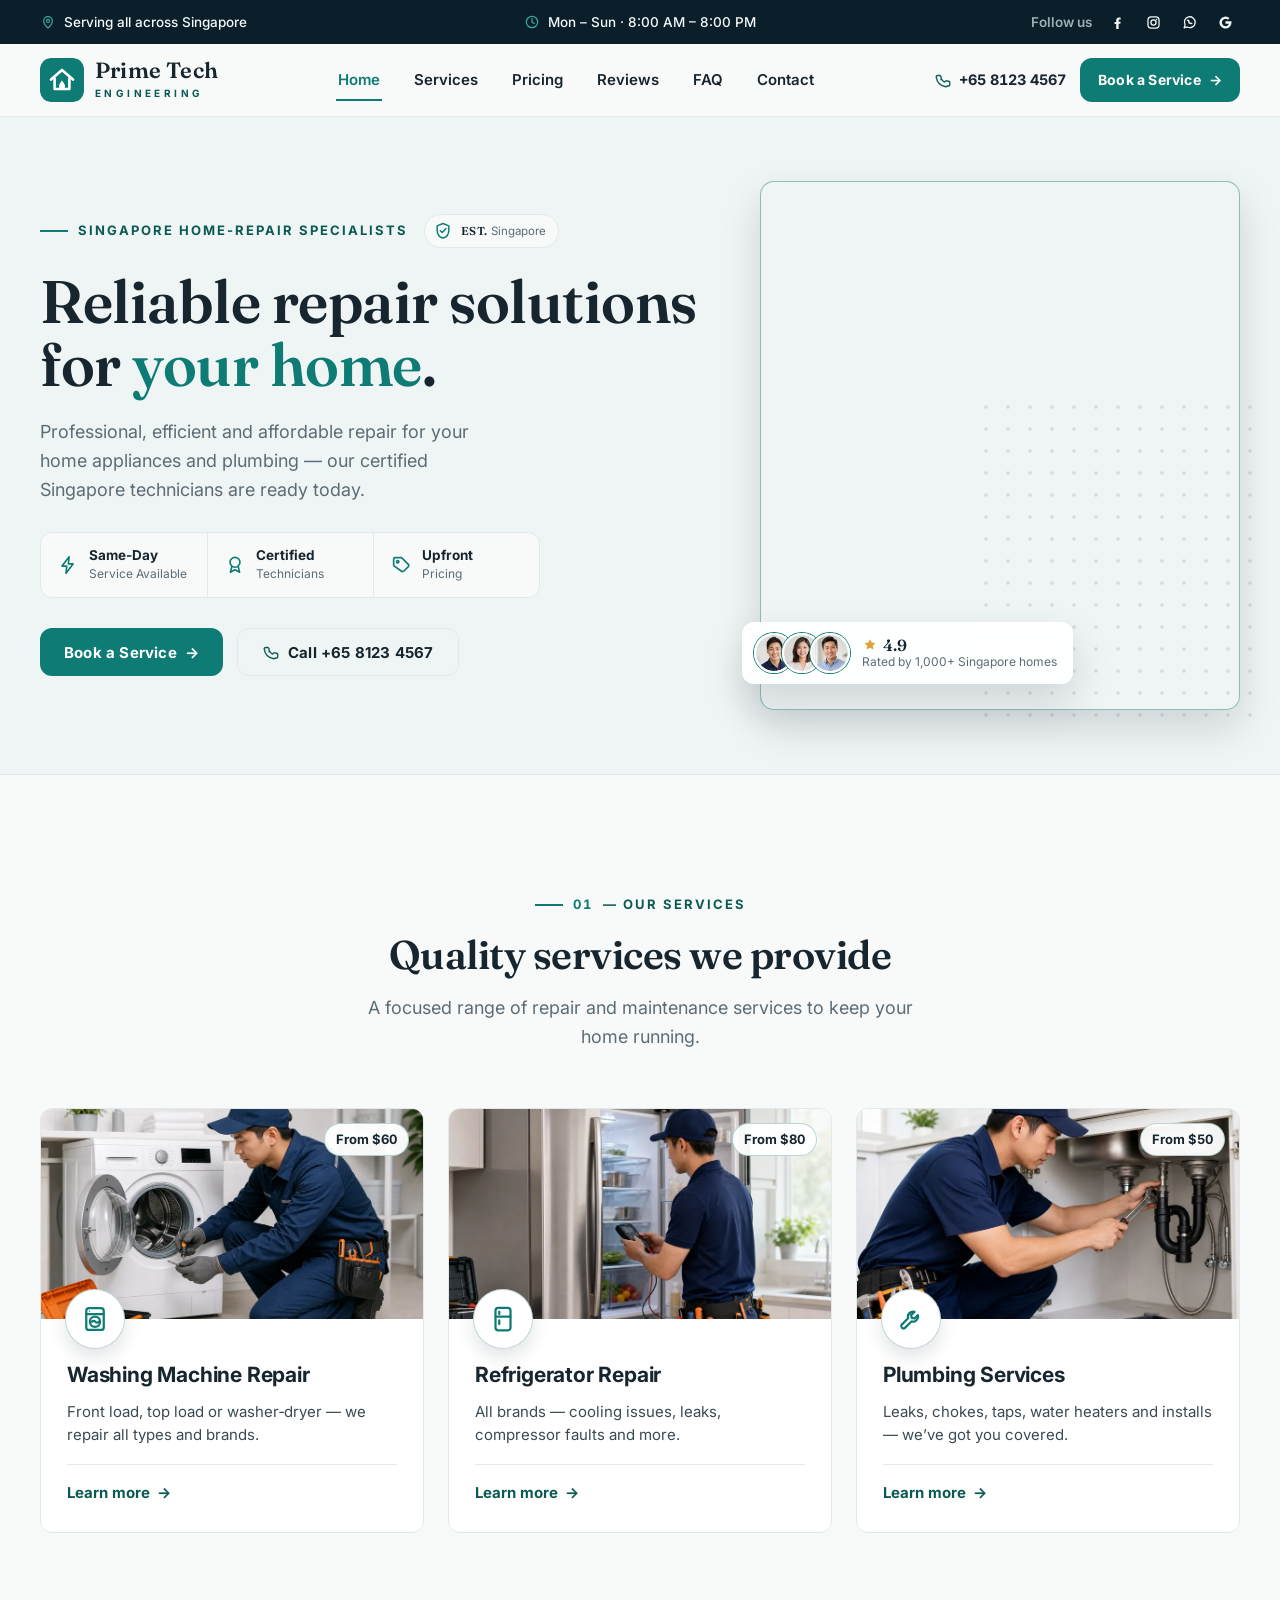
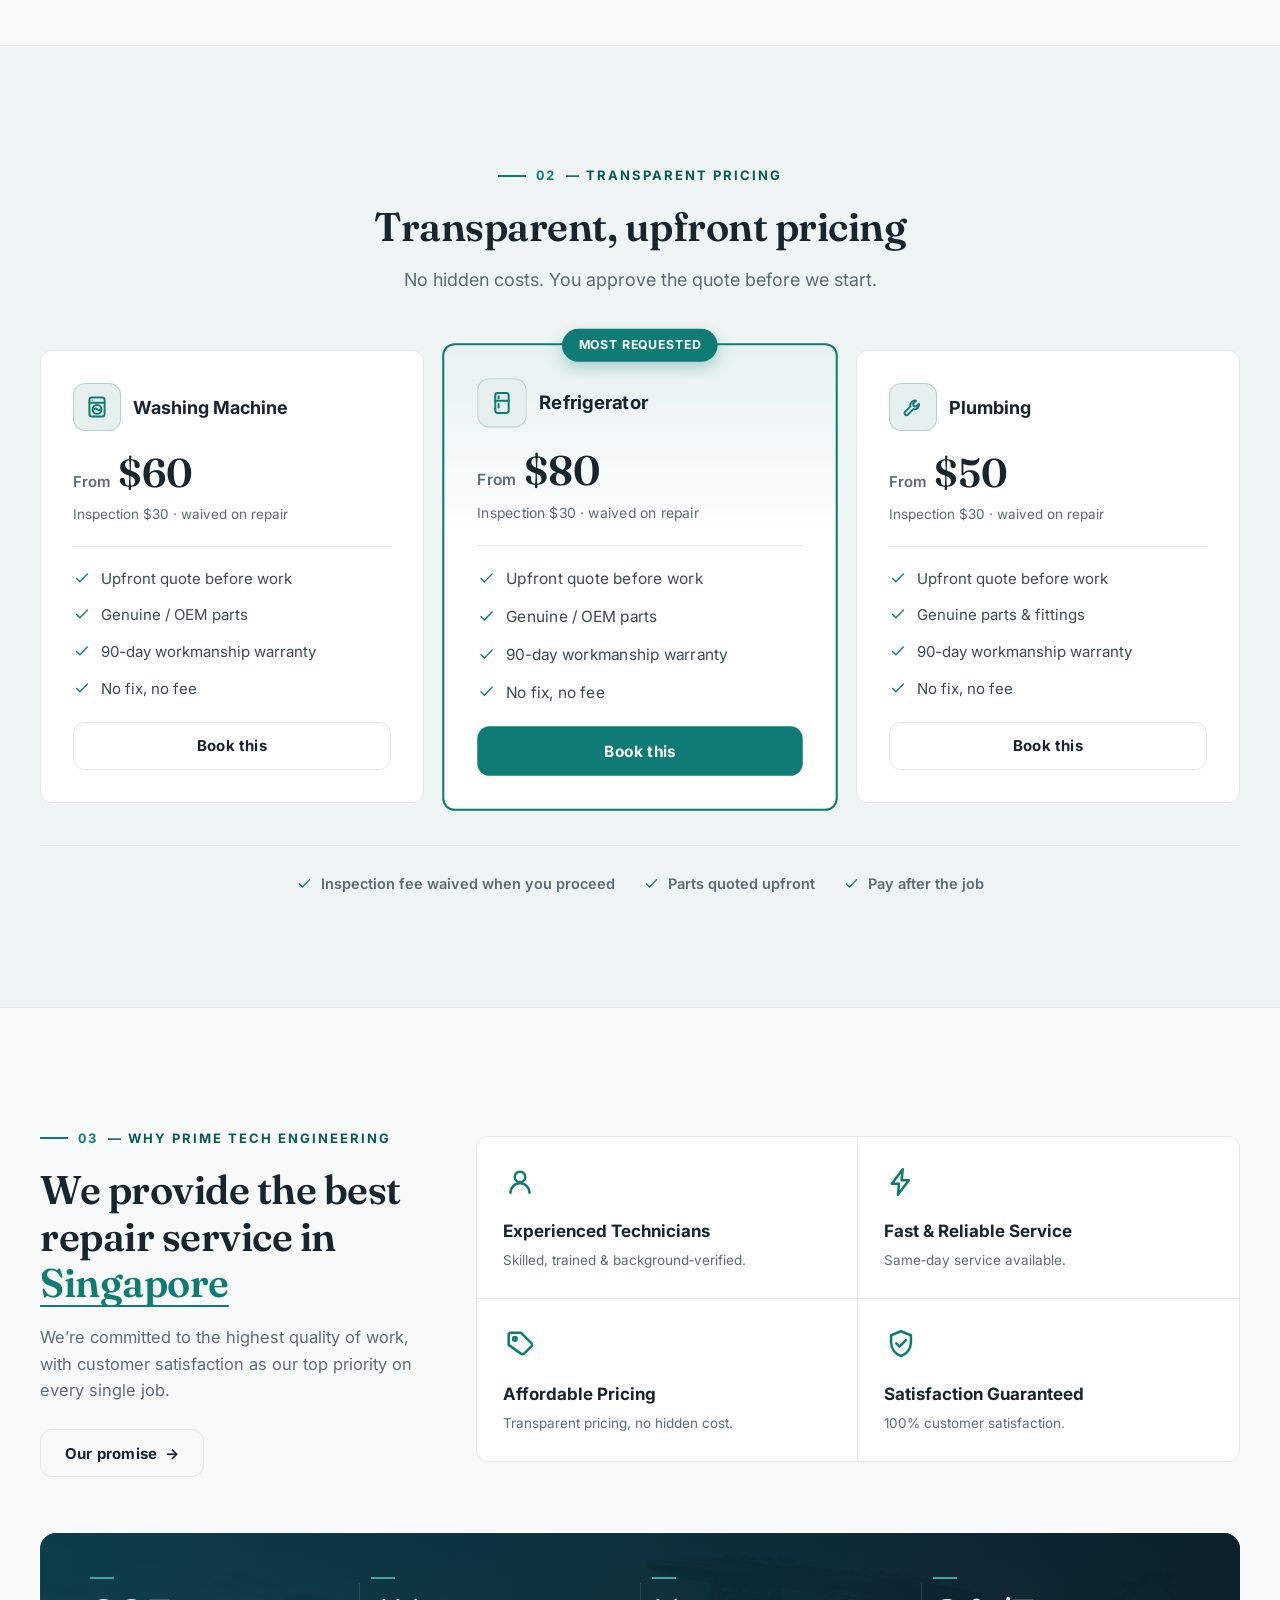
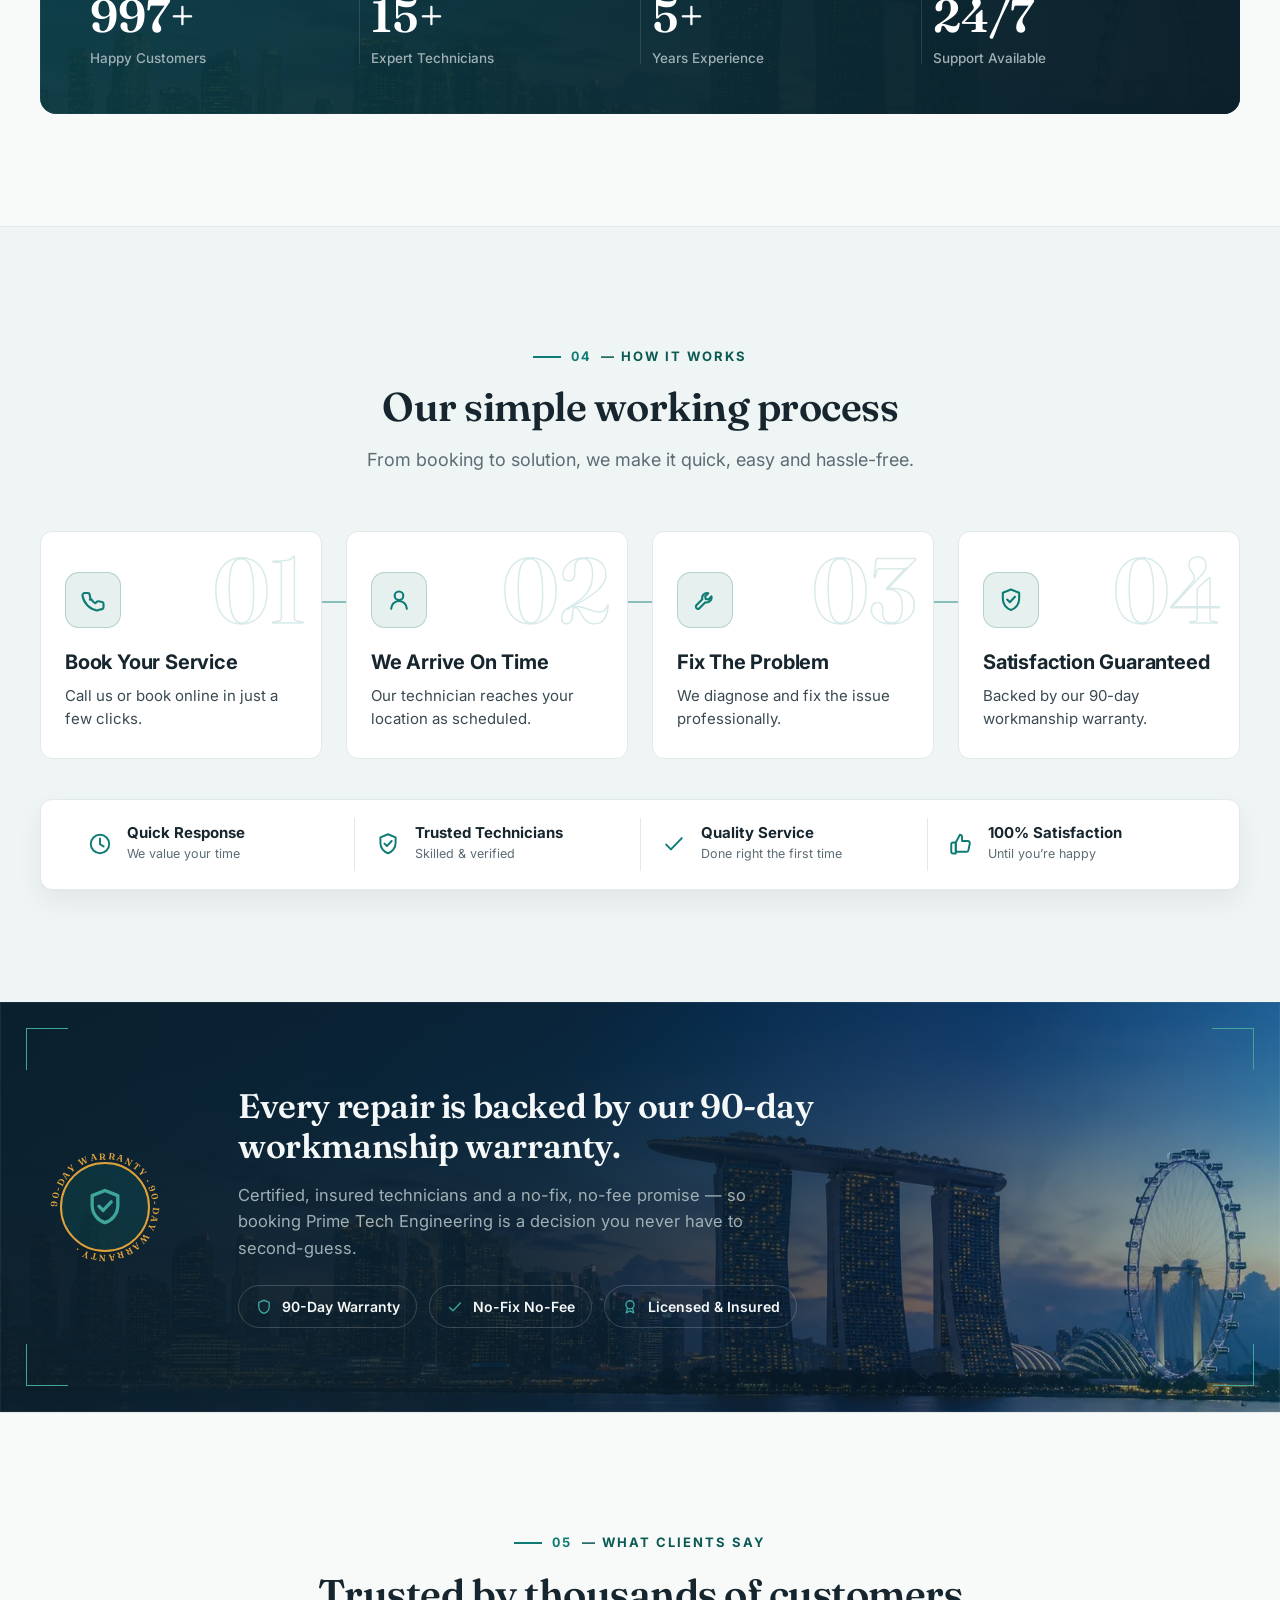
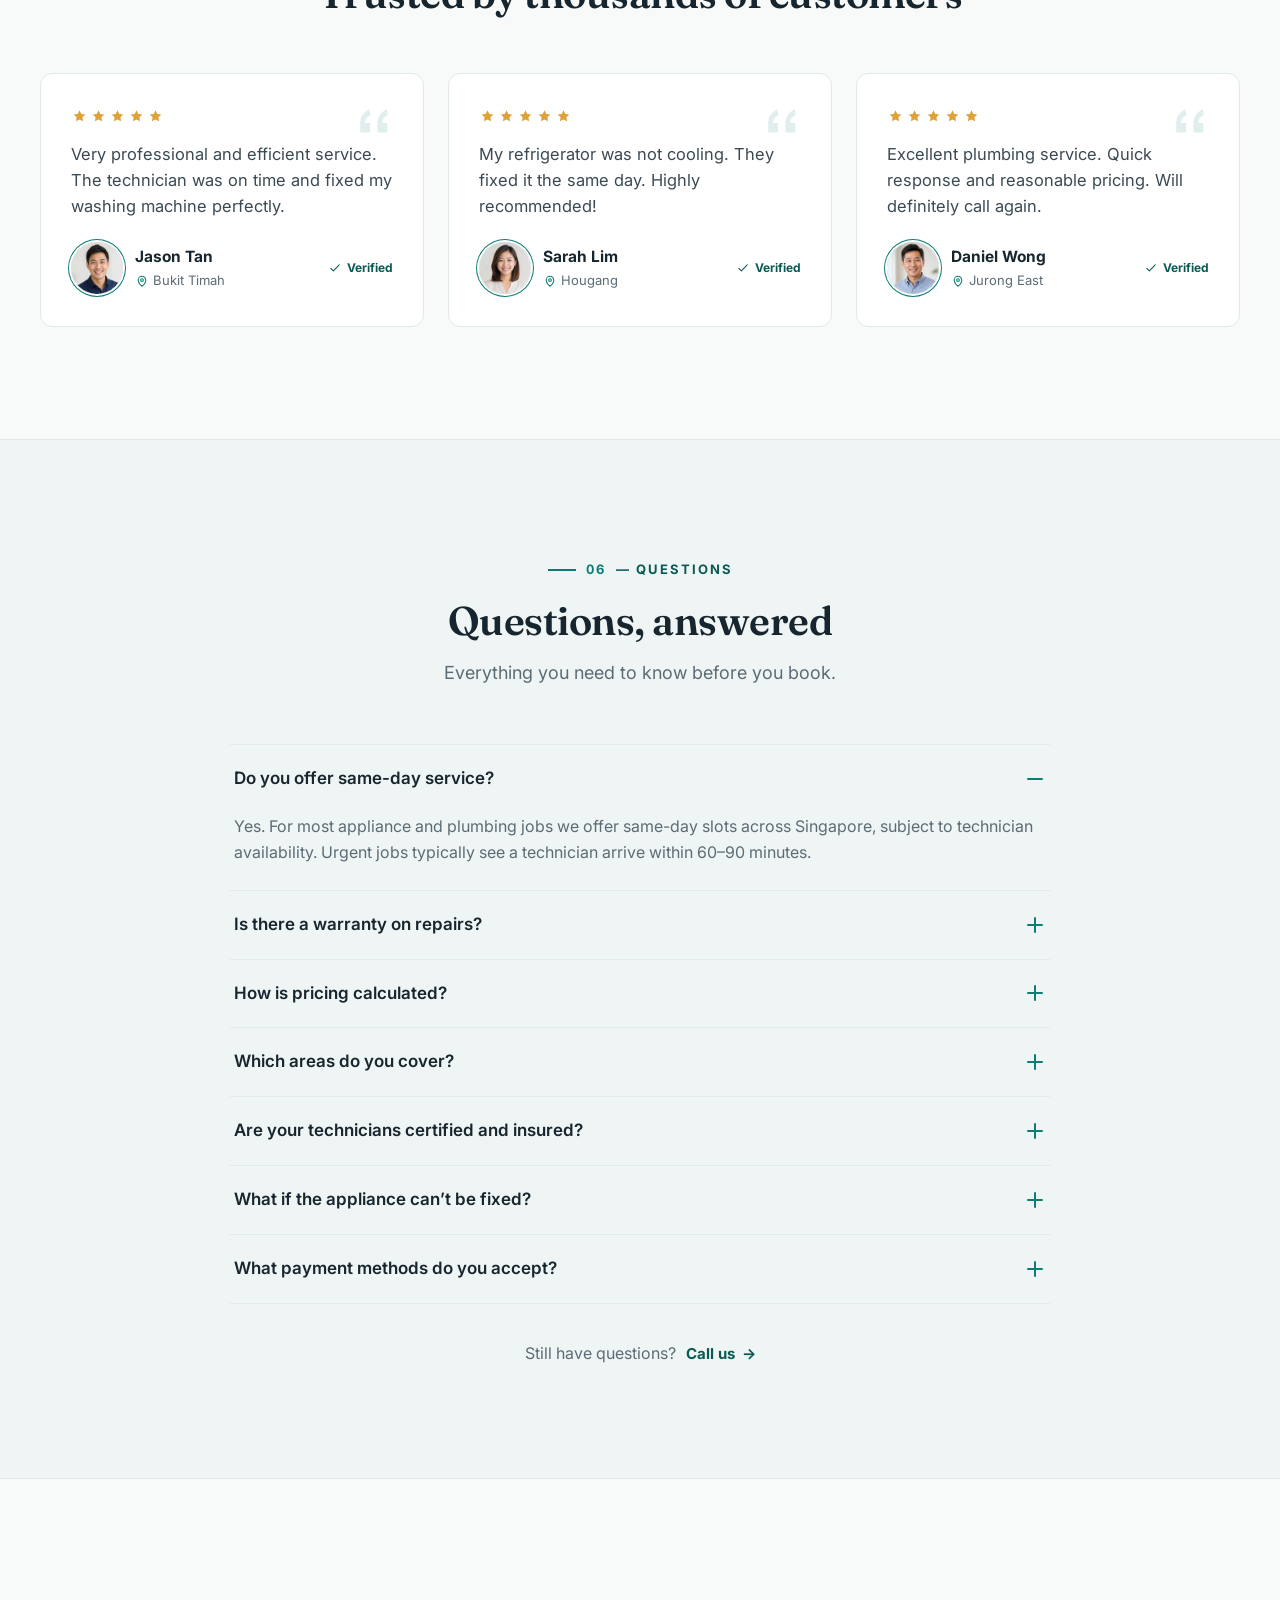
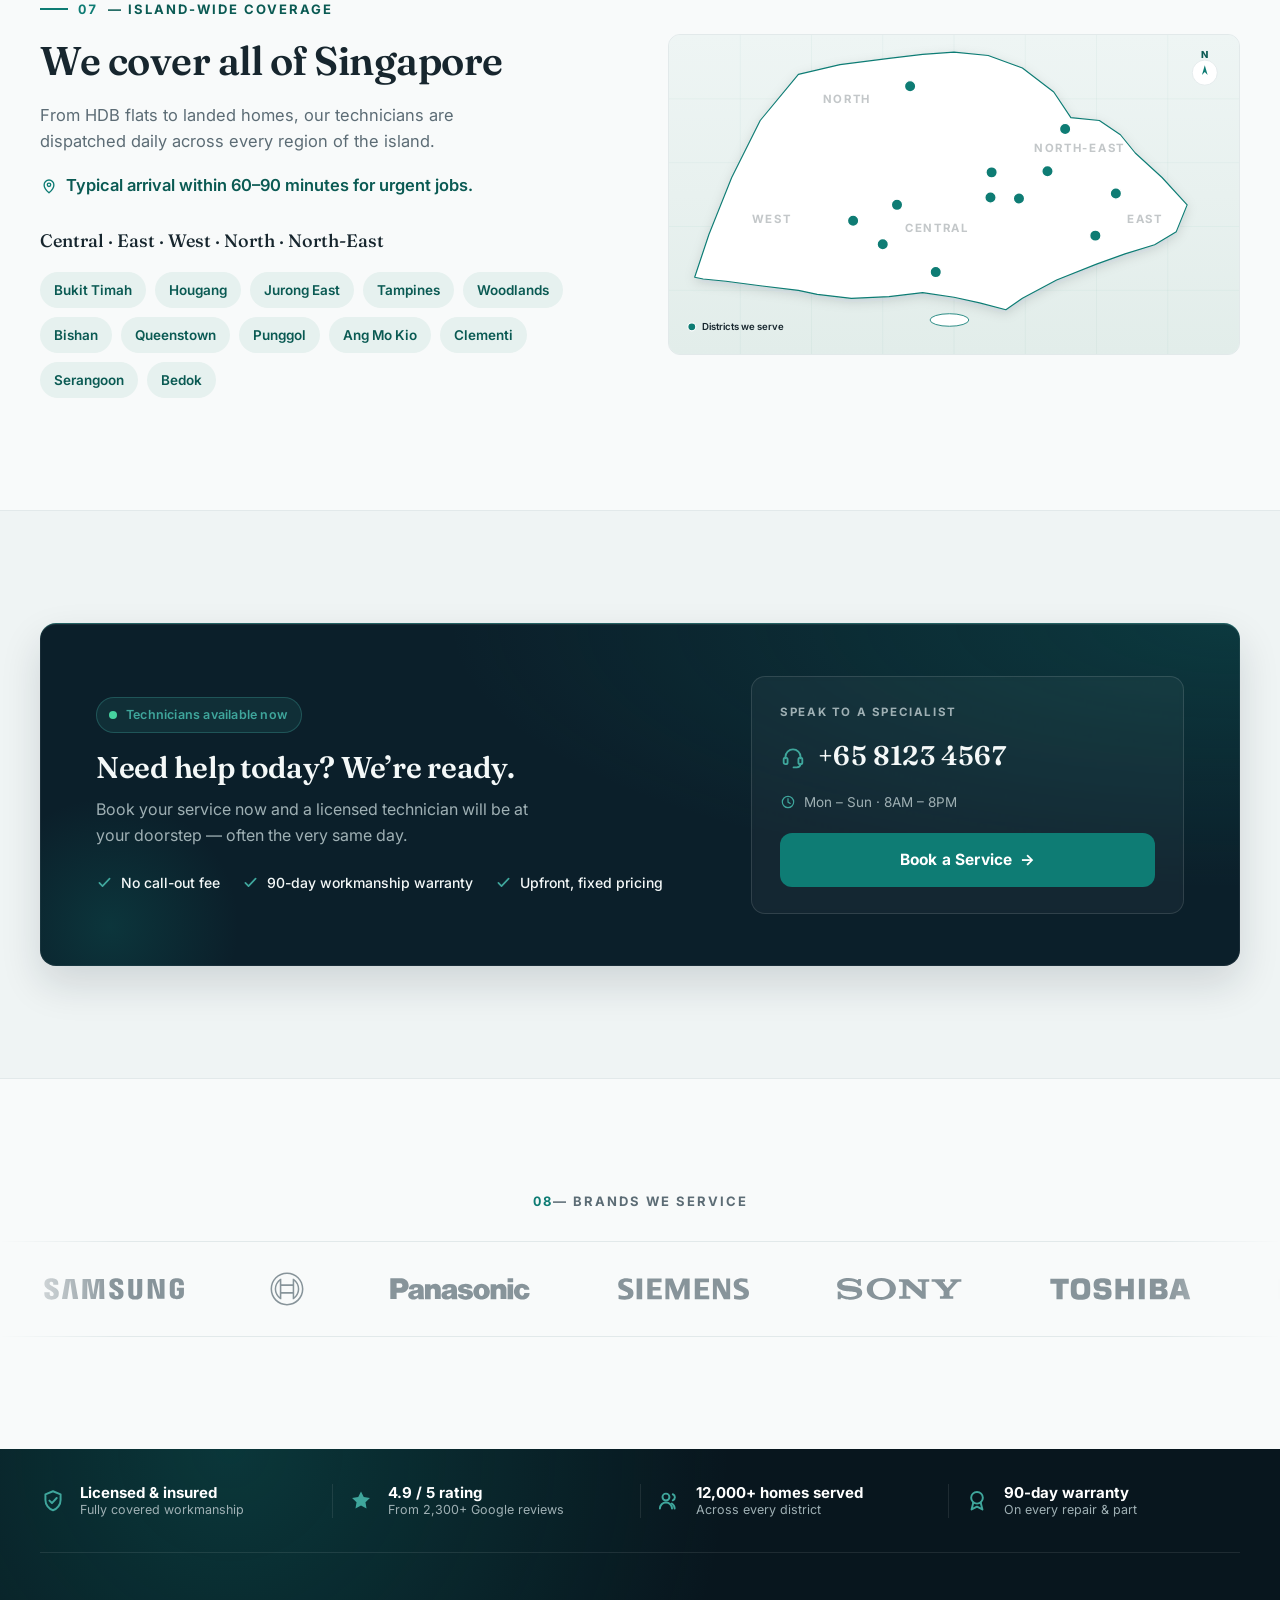
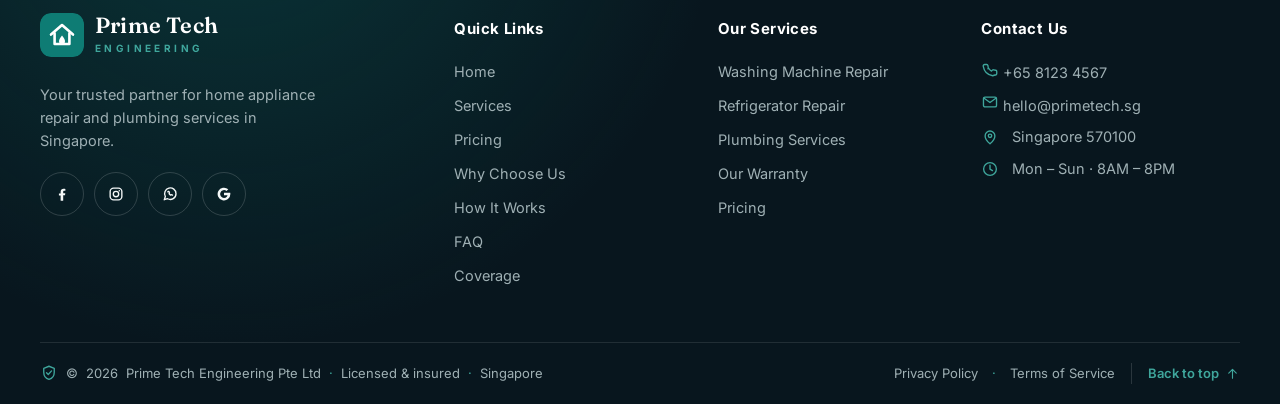
==== index.html @ 2e56238d "first commit" ====
<!doctype html>
<html lang="en">
  <head>
    <meta charset="UTF-8" />
    <meta name="viewport" content="width=device-width, initial-scale=1.0" />
    <title>Prime Tech Engineering — Premium Home Appliance & Plumbing Repair in Singapore</title>
    <meta
      name="description"
      content="Prime Tech Engineering — certified Singapore technicians for washing machine, refrigerator and plumbing repair. Same-day service, transparent pricing and a 90-day workmanship warranty."
    />
    <meta name="theme-color" content="#0B1F2A" />
    <link rel="preconnect" href="https://fonts.googleapis.com" />
    <link rel="preconnect" href="https://fonts.gstatic.com" crossorigin />
    <link
      href="https://fonts.googleapis.com/css2?family=Fraunces:opsz,wght@9..144,400;9..144,500;9..144,600&family=Inter:wght@400;500;600;700&display=swap"
      rel="stylesheet"
    />
    <link rel="icon" href="assets/icons/logo.svg" />
    <link rel="stylesheet" href="styles.css" />
  </head>
  <body>
    <a class="skip-link" href="#home">Skip to content</a>

    <!-- ============================ ICON SPRITE ============================ -->
    <svg class="sprite" aria-hidden="true" focusable="false" width="0" height="0">
      <defs>
        <symbol id="i-pin" viewBox="0 0 24 24"><path d="M12 21s6.5-5.6 6.5-10.5a6.5 6.5 0 0 0-13 0C5.5 15.4 12 21 12 21Z"/><circle cx="12" cy="10.4" r="2.3"/></symbol>
        <symbol id="i-clock" viewBox="0 0 24 24"><circle cx="12" cy="12" r="8.5"/><path d="M12 7v5.2l3.3 2"/></symbol>
        <symbol id="i-phone" viewBox="0 0 24 24"><path d="M15.6 21a15.5 15.5 0 0 1-12.6-12.6 2 2 0 0 1 2-2.4h2.6a1.5 1.5 0 0 1 1.5 1.3l.6 3a1.5 1.5 0 0 1-.42 1.4L10.2 11a12 12 0 0 0 3.8 3.8l1.3-1.3a1.5 1.5 0 0 1 1.4-.42l3 .6a1.5 1.5 0 0 1 1.3 1.5V18a2 2 0 0 1-2.4 2Z"/></symbol>
        <symbol id="i-mail" viewBox="0 0 24 24"><rect x="3.3" y="5.5" width="17.4" height="13" rx="2"/><path d="m4.2 7 7.8 5.6L19.8 7"/></symbol>
        <symbol id="i-home" viewBox="0 0 24 24"><path d="M4 11 12 4.2 20 11"/><path d="M6.2 9.6V20h11.6V9.6"/></symbol>
        <symbol id="i-user" viewBox="0 0 24 24"><circle cx="12" cy="8.4" r="3.7"/><path d="M5.3 19.6a6.7 6.7 0 0 1 13.4 0"/></symbol>
        <symbol id="i-gear" viewBox="0 0 24 24"><circle cx="12" cy="12" r="3.2"/><path d="M12 3v3M12 18v3M3 12h3M18 12h3M5.6 5.6l2.1 2.1M16.3 16.3l2.1 2.1M18.4 5.6l-2.1 2.1M7.7 16.3l-2.1 2.1"/></symbol>
        <symbol id="i-arrow" viewBox="0 0 24 24"><path d="M4.5 12h14M12.5 6l6 6-6 6"/></symbol>
        <symbol id="i-check" viewBox="0 0 24 24"><path d="M4.8 12.6 9.2 17 19.2 6.6"/></symbol>
        <symbol id="i-shield" viewBox="0 0 24 24"><path d="M12 3 5 5.8v5.2c0 4.5 3 8.3 7 9.5 4-1.2 7-5 7-9.5V5.8L12 3Z"/></symbol>
        <symbol id="i-shield-check" viewBox="0 0 24 24"><path d="M12 3 5 5.8v5.2c0 4.5 3 8.3 7 9.5 4-1.2 7-5 7-9.5V5.8L12 3Z"/><path d="m8.7 11.6 2.3 2.3 4.4-4.7"/></symbol>
        <symbol id="i-star" viewBox="0 0 24 24"><path fill="currentColor" stroke="none" d="m12 3.2 2.55 5.16 5.7.83-4.12 4.02.97 5.67L12 16.18l-5.09 2.68.97-5.67L3.76 9.2l5.7-.83L12 3.2Z"/></symbol>
        <symbol id="i-bolt" viewBox="0 0 24 24"><path d="M13.2 3 5.5 13.2h5.1l-.8 7.8 7.7-10.2h-5.1l.8-7.8Z"/></symbol>
        <symbol id="i-badge" viewBox="0 0 24 24"><circle cx="12" cy="9" r="5.4"/><path d="m8.6 13.4-1.6 6.4 5-2.6 5 2.6-1.6-6.4"/></symbol>
        <symbol id="i-tag" viewBox="0 0 24 24"><path d="M4 12.6V5.6A1.6 1.6 0 0 1 5.6 4h7l7.4 7.4a1.6 1.6 0 0 1 0 2.3l-5.1 5.1a1.6 1.6 0 0 1-2.3 0L4 12.6Z"/><circle cx="8.4" cy="8.4" r="1.25"/></symbol>
        <symbol id="i-washer" viewBox="0 0 24 24"><rect x="5" y="3.3" width="14" height="17.4" rx="2.2"/><path d="M5 8h14"/><circle cx="12" cy="14.2" r="4.1"/><path d="M9.5 14.2c.9-1 1.9-1 2.8 0s1.9 1 2.8 0"/><circle cx="7.6" cy="5.7" r=".55" fill="currentColor" stroke="none"/></symbol>
        <symbol id="i-fridge" viewBox="0 0 24 24"><rect x="6" y="3" width="12" height="18" rx="2.2"/><path d="M6 10h12"/><path d="M9 6v2M9 13v3"/></symbol>
        <symbol id="i-wrench" viewBox="0 0 24 24"><path d="M14.8 6.2a4.2 4.2 0 0 0-5.1 5.2L4.4 16.7a1.9 1.9 0 0 0 2.6 2.6l5.3-5.3a4.2 4.2 0 0 0 5.2-5.1l-2.7 2.7-2.2-.5-.5-2.2 2.7-2.7Z"/></symbol>
        <symbol id="i-users" viewBox="0 0 24 24"><circle cx="9.2" cy="8.4" r="3.2"/><path d="M3.6 19a5.6 5.6 0 0 1 11.2 0"/><path d="M15.5 5.8a3 3 0 0 1 0 5.6M17.2 19a5.6 5.6 0 0 0-2.6-4.7"/></symbol>
        <symbol id="i-calendar" viewBox="0 0 24 24"><rect x="4" y="5.5" width="16" height="14.5" rx="2"/><path d="M4 9.6h16M8.4 3.4v4M15.6 3.4v4"/></symbol>
        <symbol id="i-headset" viewBox="0 0 24 24"><path d="M5 13.2v-1.2a7 7 0 0 1 14 0v1.2"/><rect x="3.4" y="12.6" width="3.6" height="6" rx="1.6"/><rect x="17" y="12.6" width="3.6" height="6" rx="1.6"/><path d="M19 18.6a3.6 3.6 0 0 1-3.6 3H12.5"/></symbol>
        <symbol id="i-thumb" viewBox="0 0 24 24"><path d="M7.2 10.6 11 3.4a2 2 0 0 1 2 2.1v3.7h5.1a2 2 0 0 1 2 2.4l-1.2 6a2 2 0 0 1-2 1.6H7.2Z"/><path d="M7.2 10.6V20.8H4.6A1.6 1.6 0 0 1 3 19.2v-7A1.6 1.6 0 0 1 4.6 10.6H7.2Z"/></symbol>
        <symbol id="i-map" viewBox="0 0 24 24"><path d="M9 4 4 6v14l5-2 6 2 5-2V4l-5 2-6-2Z"/><path d="M9 4v14M15 6v14"/></symbol>
        <symbol id="i-quote" viewBox="0 0 24 24"><path fill="currentColor" stroke="none" d="M9.6 6C6.5 7.3 4.8 9.8 4.8 13.2V18h5.1v-5H7.3c0-1.9.9-3.2 2.9-4.1L9.6 6Zm9 0c-3.1 1.3-4.8 3.8-4.8 7.2V18h5.1v-5h-2.6c0-1.9.9-3.2 2.9-4.1L18.6 6Z"/></symbol>
        <symbol id="i-fb" viewBox="0 0 24 24"><path fill="currentColor" stroke="none" d="M13.6 21v-7.2h2.4l.4-2.8h-2.8V9.2c0-.8.3-1.4 1.5-1.4h1.4V5.3c-.7-.1-1.5-.2-2.4-.2-2.3 0-3.9 1.4-3.9 4v2.1H7.9v2.8h2.3V21h3.4Z"/></symbol>
        <symbol id="i-ig" viewBox="0 0 24 24"><rect x="4.2" y="4.2" width="15.6" height="15.6" rx="4.6"/><circle cx="12" cy="12" r="3.6"/><circle cx="16.4" cy="7.6" r="1" fill="currentColor" stroke="none"/></symbol>
        <symbol id="i-wa" viewBox="0 0 24 24"><path d="M20 11.6a7.6 7.6 0 0 1-11.2 6.7L4.4 19.6l1.4-4.3A7.6 7.6 0 1 1 20 11.6Z"/><path d="M9.1 9.1c.2-.4.4-.4.6-.4h.5c.2 0 .4 0 .6.4l.5 1.3c.1.2 0 .4-.1.5l-.4.5c.5.9 1.2 1.6 2.1 2.1l.5-.5c.1-.2.4-.2.6-.1l1.3.6"/></symbol>
        <symbol id="i-google" viewBox="0 0 24 24"><path fill="currentColor" stroke="none" d="M12 10.2v3.4h4.7c-.2 1.2-1.5 3.6-4.7 3.6a5.2 5.2 0 1 1 3.4-9.2l2.3-2.2A8.5 8.5 0 1 0 20.5 12c0-.6-.06-1-.16-1.8H12Z"/></symbol>
      </defs>
    </svg>

    <!-- ============================ TOP BAR ============================ -->
    <div class="topbar">
      <div class="container topbar__inner">
        <span class="topbar__item">
          <svg aria-hidden="true" focusable="false" class="ico topbar__ico"><use href="#i-pin" /></svg>
          <span class="topbar__text">Serving all across Singapore</span>
        </span>
        <span class="topbar__item topbar__time">
          <svg aria-hidden="true" focusable="false" class="ico topbar__ico"><use href="#i-clock" /></svg>
          <span class="topbar__text">Mon &ndash; Sun&nbsp;&middot;&nbsp;8:00 AM &ndash; 8:00 PM</span>
        </span>
        <span class="topbar__social">
          <span class="follow-label">Follow us</span>
          <a href="#" aria-label="Facebook"><svg aria-hidden="true" focusable="false" class="ico"><use href="#i-fb" /></svg></a>
          <a href="#" aria-label="Instagram"><svg aria-hidden="true" focusable="false" class="ico"><use href="#i-ig" /></svg></a>
          <a href="#" aria-label="WhatsApp"><svg aria-hidden="true" focusable="false" class="ico"><use href="#i-wa" /></svg></a>
          <a href="#" aria-label="Google reviews"><svg aria-hidden="true" focusable="false" class="ico"><use href="#i-google" /></svg></a>
        </span>
      </div>
    </div>

    <!-- ============================ HEADER / NAV ============================ -->
    <header class="site-header" id="siteHeader">
      <div class="container nav">
        <a class="brand" href="#home" aria-label="Prime Tech Engineering home">
          <svg class="brand__mark" viewBox="0 0 44 44" width="44" height="44" role="img" aria-label="Prime Tech Engineering">
            <rect width="44" height="44" rx="11" fill="#0E7C74" />
            <path d="M11 21.6 22 12l11 9.6" fill="none" stroke="#fff" stroke-width="2.6" stroke-linecap="round" stroke-linejoin="round" />
            <path d="M14.6 20.4V31h14.8V20.4" fill="none" stroke="#fff" stroke-width="2.6" stroke-linecap="round" stroke-linejoin="round" />
            <path d="M22 22.6c2 2.6 3 4.4 3 5.6a3 3 0 0 1-6 0c0-1.2 1-3 3-5.6Z" fill="#fff" />
          </svg>
          <span class="brand__text">
            <strong>Prime Tech</strong>
            <small>Engineering</small>
          </span>
        </a>

        <button class="nav-toggle" type="button" aria-label="Open menu" aria-expanded="false" aria-controls="mainNav">
          <span></span><span></span><span></span>
        </button>

        <nav class="main-nav" id="mainNav" aria-label="Primary">
          <a class="active" href="#home"><svg aria-hidden="true" focusable="false" class="ico nav-ico"><use href="#i-home" /></svg><span>Home</span></a>
          <a href="#services"><svg aria-hidden="true" focusable="false" class="ico nav-ico"><use href="#i-gear" /></svg><span>Services</span></a>
          <a href="#pricing"><svg aria-hidden="true" focusable="false" class="ico nav-ico"><use href="#i-tag" /></svg><span>Pricing</span></a>
          <a href="#testimonials"><svg aria-hidden="true" focusable="false" class="ico nav-ico"><use href="#i-star" /></svg><span>Reviews</span></a>
          <a href="#faq"><svg aria-hidden="true" focusable="false" class="ico nav-ico"><use href="#i-user" /></svg><span>FAQ</span></a>
          <a href="#contact"><svg aria-hidden="true" focusable="false" class="ico nav-ico"><use href="#i-mail" /></svg><span>Contact</span></a>

          <a class="menu-call" href="tel:+6581234567">
            <svg aria-hidden="true" focusable="false" class="ico"><use href="#i-phone" /></svg>Call +65 8123 4567
          </a>
          <div class="menu-social">
            <span class="menu-social__label">Follow us</span>
            <div class="menu-social__icons">
              <a href="#" aria-label="Facebook"><svg aria-hidden="true" focusable="false" class="ico"><use href="#i-fb" /></svg></a>
              <a href="#" aria-label="Instagram"><svg aria-hidden="true" focusable="false" class="ico"><use href="#i-ig" /></svg></a>
              <a href="#" aria-label="WhatsApp"><svg aria-hidden="true" focusable="false" class="ico"><use href="#i-wa" /></svg></a>
              <a href="#" aria-label="Google reviews"><svg aria-hidden="true" focusable="false" class="ico"><use href="#i-google" /></svg></a>
            </div>
          </div>
        </nav>

        <div class="nav-actions">
          <a class="tel-link" href="tel:+6581234567" aria-label="Call +65 8123 4567">
            <svg aria-hidden="true" focusable="false" class="ico"><use href="#i-phone" /></svg>
            <span>+65 8123 4567</span>
          </a>
          <a class="btn btn--primary btn--sm" href="#contact">Book a Service <span class="btn__arrow" aria-hidden="true">&rarr;</span></a>
        </div>
        <a class="call-fab" href="tel:+6581234567" aria-label="Call +65 8123 4567">
          <svg aria-hidden="true" focusable="false" class="ico"><use href="#i-phone" /></svg>
        </a>
      </div>
    </header>

    <main id="home" tabindex="-1">
      <!-- ============================ HERO ============================ -->
      <section class="hero" aria-labelledby="hero-title">
        <div class="container hero__inner">
          <div class="hero__copy reveal">
            <div class="hero__eyebrow">
              <span class="kicker"><span class="kicker__rule"></span>Singapore Home-Repair Specialists</span>
              <span class="seal-tile">
                <svg aria-hidden="true" focusable="false" class="ico"><use href="#i-shield-check" /></svg>
                <span><b>EST.</b> Singapore</span>
              </span>
            </div>
            <h1 id="hero-title">Reliable repair solutions for <span>your home</span>.</h1>
            <p class="hero__lead">
              Professional, efficient and affordable repair for your home appliances and plumbing —
              our certified Singapore technicians are ready today.
            </p>

            <div class="spec-strip" role="list" aria-label="Service highlights">
              <div class="spec-strip__cell" role="listitem">
                <svg aria-hidden="true" focusable="false" class="ico"><use href="#i-bolt" /></svg>
                <span><b>Same-Day</b><small>Service Available</small></span>
              </div>
              <div class="spec-strip__cell" role="listitem">
                <svg aria-hidden="true" focusable="false" class="ico"><use href="#i-badge" /></svg>
                <span><b>Certified</b><small>Technicians</small></span>
              </div>
              <div class="spec-strip__cell" role="listitem">
                <svg aria-hidden="true" focusable="false" class="ico"><use href="#i-tag" /></svg>
                <span><b>Upfront</b><small>Pricing</small></span>
              </div>
            </div>

            <div class="hero__actions">
              <a class="btn btn--primary" href="#contact">Book a Service <span class="btn__arrow" aria-hidden="true">&rarr;</span></a>
              <a class="btn btn--ghost" href="tel:+6581234567">
                <svg aria-hidden="true" focusable="false" class="ico"><use href="#i-phone" /></svg>Call +65 8123 4567
              </a>
            </div>
          </div>

          <div class="hero__media reveal">
            <div class="hero__frame">
              <picture class="hero__pic">
                <source media="(max-width: 640px)" srcset="assets/images/hero-mobile.webp" width="900" height="1600" />
                <img
                  class="hero__img"
                  src="assets/images/hero-technician.webp"
                  alt="Prime Tech Engineering technician ready to service home appliances"
                  width="1600" height="900" fetchpriority="high" decoding="async"
                />
              </picture>
              <div class="hero__wash" aria-hidden="true"></div>
            </div>
            <div class="trust-card">
              <div class="trust-card__avatars" aria-hidden="true">
                <img src="assets/images/avatar-jason.webp" alt="" width="40" height="40" loading="lazy" />
                <img src="assets/images/avatar-sarah.webp" alt="" width="40" height="40" loading="lazy" />
                <img src="assets/images/avatar-daniel.webp" alt="" width="40" height="40" loading="lazy" />
              </div>
              <div class="trust-card__meta">
                <span class="trust-card__rating">
                  <svg aria-hidden="true" focusable="false" class="ico ico--star"><use href="#i-star" /></svg><b>4.9</b>
                </span>
                <small>Rated by 1,000+ Singapore homes</small>
              </div>
            </div>
          </div>
        </div>
      </section>

      <!-- ============================ SERVICES ============================ -->
      <section class="section services" id="services" aria-labelledby="services-title">
        <div class="container">
          <div class="section-heading reveal">
            <span class="kicker"><span class="kicker__rule"></span><span class="kicker__idx">01</span>&mdash;&nbsp;Our Services</span>
            <h2 id="services-title">Quality services we provide</h2>
            <p class="section-lead">A focused range of repair and maintenance services to keep your home running.</p>
          </div>

          <div class="service-grid">
            <article class="service-card reveal">
              <div class="service-card__media">
                <img src="assets/images/service-washing.webp" alt="Technician repairing a washing machine" width="1448" height="1086" loading="lazy" decoding="async" />
                <span class="price-chip">From&nbsp;$60</span>
                <span class="service-card__badge"><svg aria-hidden="true" focusable="false" class="ico"><use href="#i-washer" /></svg></span>
              </div>
              <div class="service-card__body">
                <h3>Washing Machine Repair</h3>
                <p>Front load, top load or washer&#8209;dryer &mdash; we repair all types and brands.</p>
                <a class="link-arrow" href="#pricing">Learn more <span class="btn__arrow" aria-hidden="true">&rarr;</span></a>
              </div>
            </article>

            <article class="service-card reveal">
              <div class="service-card__media">
                <img src="assets/images/service-fridge.webp" alt="Technician repairing a refrigerator" width="1448" height="1086" loading="lazy" decoding="async" />
                <span class="price-chip">From&nbsp;$80</span>
                <span class="service-card__badge"><svg aria-hidden="true" focusable="false" class="ico"><use href="#i-fridge" /></svg></span>
              </div>
              <div class="service-card__body">
                <h3>Refrigerator Repair</h3>
                <p>All brands &mdash; cooling issues, leaks, compressor faults and more.</p>
                <a class="link-arrow" href="#pricing">Learn more <span class="btn__arrow" aria-hidden="true">&rarr;</span></a>
              </div>
            </article>

            <article class="service-card reveal">
              <div class="service-card__media">
                <img src="assets/images/service-plumbing.webp" alt="Technician repairing sink plumbing" width="1448" height="1086" loading="lazy" decoding="async" />
                <span class="price-chip">From&nbsp;$50</span>
                <span class="service-card__badge"><svg aria-hidden="true" focusable="false" class="ico"><use href="#i-wrench" /></svg></span>
              </div>
              <div class="service-card__body">
                <h3>Plumbing Services</h3>
                <p>Leaks, chokes, taps, water heaters and installs &mdash; we&rsquo;ve got you covered.</p>
                <a class="link-arrow" href="#pricing">Learn more <span class="btn__arrow" aria-hidden="true">&rarr;</span></a>
              </div>
            </article>
          </div>
        </div>
      </section>

      <!-- ============================ PRICING ============================ -->
      <section class="section pricing" id="pricing" aria-labelledby="pricing-title">
        <div class="container">
          <div class="section-heading reveal">
            <span class="kicker"><span class="kicker__rule"></span><span class="kicker__idx">02</span>&mdash;&nbsp;Transparent Pricing</span>
            <h2 id="pricing-title">Transparent, upfront pricing</h2>
            <p class="section-lead">No hidden costs. You approve the quote before we start.</p>
          </div>

          <div class="price-grid">
            <article class="price-card reveal">
              <div class="price-card__head">
                <span class="price-card__icon"><svg aria-hidden="true" focusable="false" class="ico"><use href="#i-washer" /></svg></span>
                <h3>Washing Machine</h3>
              </div>
              <div class="price-card__price">
                <span class="from">From</span><span class="amount">$60</span>
              </div>
              <p class="price-card__note">Inspection $30 &middot; waived on repair</p>
              <ul class="price-card__list">
                <li><svg aria-hidden="true" focusable="false" class="ico"><use href="#i-check" /></svg>Upfront quote before work</li>
                <li><svg aria-hidden="true" focusable="false" class="ico"><use href="#i-check" /></svg>Genuine / OEM parts</li>
                <li><svg aria-hidden="true" focusable="false" class="ico"><use href="#i-check" /></svg>90-day workmanship warranty</li>
                <li><svg aria-hidden="true" focusable="false" class="ico"><use href="#i-check" /></svg>No fix, no fee</li>
              </ul>
              <a class="btn btn--ghost btn--block" href="#contact">Book this</a>
            </article>

            <article class="price-card price-card--featured reveal">
              <span class="ribbon">Most Requested</span>
              <div class="price-card__head">
                <span class="price-card__icon"><svg aria-hidden="true" focusable="false" class="ico"><use href="#i-fridge" /></svg></span>
                <h3>Refrigerator</h3>
              </div>
              <div class="price-card__price">
                <span class="from">From</span><span class="amount">$80</span>
              </div>
              <p class="price-card__note">Inspection $30 &middot; waived on repair</p>
              <ul class="price-card__list">
                <li><svg aria-hidden="true" focusable="false" class="ico"><use href="#i-check" /></svg>Upfront quote before work</li>
                <li><svg aria-hidden="true" focusable="false" class="ico"><use href="#i-check" /></svg>Genuine / OEM parts</li>
                <li><svg aria-hidden="true" focusable="false" class="ico"><use href="#i-check" /></svg>90-day workmanship warranty</li>
                <li><svg aria-hidden="true" focusable="false" class="ico"><use href="#i-check" /></svg>No fix, no fee</li>
              </ul>
              <a class="btn btn--primary btn--block" href="#contact">Book this</a>
            </article>

            <article class="price-card reveal">
              <div class="price-card__head">
                <span class="price-card__icon"><svg aria-hidden="true" focusable="false" class="ico"><use href="#i-wrench" /></svg></span>
                <h3>Plumbing</h3>
              </div>
              <div class="price-card__price">
                <span class="from">From</span><span class="amount">$50</span>
              </div>
              <p class="price-card__note">Inspection $30 &middot; waived on repair</p>
              <ul class="price-card__list">
                <li><svg aria-hidden="true" focusable="false" class="ico"><use href="#i-check" /></svg>Upfront quote before work</li>
                <li><svg aria-hidden="true" focusable="false" class="ico"><use href="#i-check" /></svg>Genuine parts &amp; fittings</li>
                <li><svg aria-hidden="true" focusable="false" class="ico"><use href="#i-check" /></svg>90-day workmanship warranty</li>
                <li><svg aria-hidden="true" focusable="false" class="ico"><use href="#i-check" /></svg>No fix, no fee</li>
              </ul>
              <a class="btn btn--ghost btn--block" href="#contact">Book this</a>
            </article>
          </div>

          <div class="reassure reveal">
            <span><svg aria-hidden="true" focusable="false" class="ico"><use href="#i-check" /></svg>Inspection fee waived when you proceed</span>
            <span><svg aria-hidden="true" focusable="false" class="ico"><use href="#i-check" /></svg>Parts quoted upfront</span>
            <span><svg aria-hidden="true" focusable="false" class="ico"><use href="#i-check" /></svg>Pay after the job</span>
          </div>
        </div>
      </section>

      <!-- ============================ WHY + STATS ============================ -->
      <section class="section why" id="why" aria-labelledby="why-title">
        <div class="container">
          <div class="why__top">
            <div class="why__copy reveal">
              <span class="kicker"><span class="kicker__rule"></span><span class="kicker__idx">03</span>&mdash;&nbsp;Why Prime Tech Engineering</span>
              <h2 id="why-title">We provide the best repair service in <span>Singapore</span></h2>
              <p>
                We&rsquo;re committed to the highest quality of work, with customer satisfaction as our
                top priority on every single job.
              </p>
              <a class="btn btn--ghost" href="#guarantee">Our promise <span class="btn__arrow" aria-hidden="true">&rarr;</span></a>
            </div>

            <div class="feature-grid reveal">
              <article class="feature-tile">
                <svg aria-hidden="true" focusable="false" class="ico feature-tile__ico"><use href="#i-user" /></svg>
                <h3>Experienced Technicians</h3>
                <p>Skilled, trained &amp; background&#8209;verified.</p>
              </article>
              <article class="feature-tile">
                <svg aria-hidden="true" focusable="false" class="ico feature-tile__ico"><use href="#i-bolt" /></svg>
                <h3>Fast &amp; Reliable Service</h3>
                <p>Same&#8209;day service available.</p>
              </article>
              <article class="feature-tile">
                <svg aria-hidden="true" focusable="false" class="ico feature-tile__ico"><use href="#i-tag" /></svg>
                <h3>Affordable Pricing</h3>
                <p>Transparent pricing, no hidden cost.</p>
              </article>
              <article class="feature-tile">
                <svg aria-hidden="true" focusable="false" class="ico feature-tile__ico"><use href="#i-shield-check" /></svg>
                <h3>Satisfaction Guaranteed</h3>
                <p>100% customer satisfaction.</p>
              </article>
            </div>
          </div>

          <div class="stats-banner reveal">
            <img class="stats-banner__bg" src="assets/images/stats-singapore.webp" alt="" width="1920" height="819" loading="lazy" decoding="async" />
            <div class="stats-banner__overlay" aria-hidden="true"></div>
            <div class="stat">
              <span class="stat__tick" aria-hidden="true"></span>
              <strong data-count="1000" data-suffix="+">1000+</strong>
              <span class="stat__label">Happy Customers</span>
            </div>
            <div class="stat">
              <span class="stat__tick" aria-hidden="true"></span>
              <strong data-count="15" data-suffix="+">15+</strong>
              <span class="stat__label">Expert Technicians</span>
            </div>
            <div class="stat">
              <span class="stat__tick" aria-hidden="true"></span>
              <strong data-count="5" data-suffix="+">5+</strong>
              <span class="stat__label">Years Experience</span>
            </div>
            <div class="stat">
              <span class="stat__tick" aria-hidden="true"></span>
              <strong>24/7</strong>
              <span class="stat__label">Support Available</span>
            </div>
          </div>
        </div>
      </section>

      <!-- ============================ PROCESS ============================ -->
      <section class="section process" id="works" aria-labelledby="process-title">
        <div class="container">
          <div class="section-heading reveal">
            <span class="kicker"><span class="kicker__rule"></span><span class="kicker__idx">04</span>&mdash;&nbsp;How It Works</span>
            <h2 id="process-title">Our simple working process</h2>
            <p class="section-lead">From booking to solution, we make it quick, easy and hassle-free.</p>
          </div>

          <div class="process-grid">
            <div class="process-rail" aria-hidden="true"></div>
            <article class="process-card reveal">
              <span class="process-card__num" aria-hidden="true">01</span>
              <span class="process-card__icon"><svg aria-hidden="true" focusable="false" class="ico"><use href="#i-phone" /></svg></span>
              <h3>Book Your Service</h3>
              <p>Call us or book online in just a few clicks.</p>
            </article>
            <article class="process-card reveal">
              <span class="process-card__num" aria-hidden="true">02</span>
              <span class="process-card__icon"><svg aria-hidden="true" focusable="false" class="ico"><use href="#i-user" /></svg></span>
              <h3>We Arrive On Time</h3>
              <p>Our technician reaches your location as scheduled.</p>
            </article>
            <article class="process-card reveal">
              <span class="process-card__num" aria-hidden="true">03</span>
              <span class="process-card__icon"><svg aria-hidden="true" focusable="false" class="ico"><use href="#i-wrench" /></svg></span>
              <h3>Fix The Problem</h3>
              <p>We diagnose and fix the issue professionally.</p>
            </article>
            <article class="process-card reveal">
              <span class="process-card__num" aria-hidden="true">04</span>
              <span class="process-card__icon"><svg aria-hidden="true" focusable="false" class="ico"><use href="#i-shield-check" /></svg></span>
              <h3>Satisfaction Guaranteed</h3>
              <p>Backed by our 90-day workmanship warranty.</p>
            </article>
          </div>

          <div class="highlights reveal" aria-label="Service promises">
            <div class="highlight">
              <svg aria-hidden="true" focusable="false" class="ico"><use href="#i-clock" /></svg>
              <span><b>Quick Response</b><small>We value your time</small></span>
            </div>
            <div class="highlight">
              <svg aria-hidden="true" focusable="false" class="ico"><use href="#i-shield-check" /></svg>
              <span><b>Trusted Technicians</b><small>Skilled &amp; verified</small></span>
            </div>
            <div class="highlight">
              <svg aria-hidden="true" focusable="false" class="ico"><use href="#i-check" /></svg>
              <span><b>Quality Service</b><small>Done right the first time</small></span>
            </div>
            <div class="highlight">
              <svg aria-hidden="true" focusable="false" class="ico"><use href="#i-thumb" /></svg>
              <span><b>100% Satisfaction</b><small>Until you&rsquo;re happy</small></span>
            </div>
          </div>
        </div>
      </section>

      <!-- ============================ GUARANTEE ============================ -->
      <section class="guarantee" id="guarantee" aria-labelledby="guarantee-title">
        <span class="corner corner--tl" aria-hidden="true"></span>
        <span class="corner corner--tr" aria-hidden="true"></span>
        <span class="corner corner--bl" aria-hidden="true"></span>
        <span class="corner corner--br" aria-hidden="true"></span>
        <div class="container guarantee__inner reveal">
          <div class="seal" aria-hidden="true">
            <svg class="seal__ring" viewBox="0 0 120 120">
              <defs>
                <path id="sealArc" d="M60 60 m-44 0 a44 44 0 1 1 88 0 a44 44 0 1 1 -88 0" />
              </defs>
              <text class="seal__text"><textPath href="#sealArc" startOffset="0">90&#8209;DAY&nbsp;WARRANTY&nbsp;&middot;&nbsp;90&#8209;DAY&nbsp;WARRANTY&nbsp;&middot;&nbsp;</textPath></text>
            </svg>
            <span class="seal__core"><svg aria-hidden="true" focusable="false" class="ico"><use href="#i-shield-check" /></svg></span>
          </div>
          <div class="guarantee__copy">
            <h2 id="guarantee-title">Every repair is backed by our 90-day workmanship warranty.</h2>
            <p>
              Certified, insured technicians and a no-fix, no-fee promise &mdash; so booking Prime Tech Engineering
              is a decision you never have to second-guess.
            </p>
            <div class="assure-chips">
              <span class="assure-chip"><svg aria-hidden="true" focusable="false" class="ico"><use href="#i-shield" /></svg>90-Day Warranty</span>
              <span class="assure-chip"><svg aria-hidden="true" focusable="false" class="ico"><use href="#i-check" /></svg>No-Fix No-Fee</span>
              <span class="assure-chip"><svg aria-hidden="true" focusable="false" class="ico"><use href="#i-badge" /></svg>Licensed &amp; Insured</span>
            </div>
          </div>
        </div>
      </section>

      <!-- ============================ TESTIMONIALS ============================ -->
      <section class="section testimonials" id="testimonials" aria-labelledby="testimonials-title">
        <div class="container">
          <div class="section-heading reveal">
            <span class="kicker"><span class="kicker__rule"></span><span class="kicker__idx">05</span>&mdash;&nbsp;What Clients Say</span>
            <h2 id="testimonials-title">Trusted by thousands of customers</h2>
          </div>

          <div class="testimonial-grid">
            <article class="testimonial-card reveal">
              <svg aria-hidden="true" focusable="false" class="ico quote-mark"><use href="#i-quote" /></svg>
              <span class="stars" role="img" aria-label="5 out of 5 stars">
                <svg aria-hidden="true" focusable="false" class="ico ico--star"><use href="#i-star" /></svg><svg aria-hidden="true" focusable="false" class="ico ico--star"><use href="#i-star" /></svg><svg aria-hidden="true" focusable="false" class="ico ico--star"><use href="#i-star" /></svg><svg aria-hidden="true" focusable="false" class="ico ico--star"><use href="#i-star" /></svg><svg aria-hidden="true" focusable="false" class="ico ico--star"><use href="#i-star" /></svg>
              </span>
              <p>Very professional and efficient service. The technician was on time and fixed my washing machine perfectly.</p>
              <div class="person">
                <img src="assets/images/avatar-jason.webp" alt="" width="52" height="52" loading="lazy" />
                <span class="person__meta">
                  <b>Jason Tan</b>
                  <small><svg aria-hidden="true" focusable="false" class="ico"><use href="#i-pin" /></svg>Bukit Timah</small>
                </span>
                <span class="verified"><svg aria-hidden="true" focusable="false" class="ico"><use href="#i-check" /></svg>Verified</span>
              </div>
            </article>

            <article class="testimonial-card reveal">
              <svg aria-hidden="true" focusable="false" class="ico quote-mark"><use href="#i-quote" /></svg>
              <span class="stars" role="img" aria-label="5 out of 5 stars">
                <svg aria-hidden="true" focusable="false" class="ico ico--star"><use href="#i-star" /></svg><svg aria-hidden="true" focusable="false" class="ico ico--star"><use href="#i-star" /></svg><svg aria-hidden="true" focusable="false" class="ico ico--star"><use href="#i-star" /></svg><svg aria-hidden="true" focusable="false" class="ico ico--star"><use href="#i-star" /></svg><svg aria-hidden="true" focusable="false" class="ico ico--star"><use href="#i-star" /></svg>
              </span>
              <p>My refrigerator was not cooling. They fixed it the same day. Highly recommended!</p>
              <div class="person">
                <img src="assets/images/avatar-sarah.webp" alt="" width="52" height="52" loading="lazy" />
                <span class="person__meta">
                  <b>Sarah Lim</b>
                  <small><svg aria-hidden="true" focusable="false" class="ico"><use href="#i-pin" /></svg>Hougang</small>
                </span>
                <span class="verified"><svg aria-hidden="true" focusable="false" class="ico"><use href="#i-check" /></svg>Verified</span>
              </div>
            </article>

            <article class="testimonial-card reveal">
              <svg aria-hidden="true" focusable="false" class="ico quote-mark"><use href="#i-quote" /></svg>
              <span class="stars" role="img" aria-label="5 out of 5 stars">
                <svg aria-hidden="true" focusable="false" class="ico ico--star"><use href="#i-star" /></svg><svg aria-hidden="true" focusable="false" class="ico ico--star"><use href="#i-star" /></svg><svg aria-hidden="true" focusable="false" class="ico ico--star"><use href="#i-star" /></svg><svg aria-hidden="true" focusable="false" class="ico ico--star"><use href="#i-star" /></svg><svg aria-hidden="true" focusable="false" class="ico ico--star"><use href="#i-star" /></svg>
              </span>
              <p>Excellent plumbing service. Quick response and reasonable pricing. Will definitely call again.</p>
              <div class="person">
                <img src="assets/images/avatar-daniel.webp" alt="" width="52" height="52" loading="lazy" />
                <span class="person__meta">
                  <b>Daniel Wong</b>
                  <small><svg aria-hidden="true" focusable="false" class="ico"><use href="#i-pin" /></svg>Jurong East</small>
                </span>
                <span class="verified"><svg aria-hidden="true" focusable="false" class="ico"><use href="#i-check" /></svg>Verified</span>
              </div>
            </article>
          </div>
          <div class="dots"><span class="active"></span><span></span><span></span></div>
        </div>
      </section>

      <!-- ============================ FAQ ============================ -->
      <section class="section faq" id="faq" aria-labelledby="faq-title">
        <div class="container">
          <div class="section-heading reveal">
            <span class="kicker"><span class="kicker__rule"></span><span class="kicker__idx">06</span>&mdash;&nbsp;Questions</span>
            <h2 id="faq-title">Questions, answered</h2>
            <p class="section-lead">Everything you need to know before you book.</p>
          </div>

          <div class="faq-list reveal">
            <div class="faq-item is-open">
              <button class="faq-q" id="faq-btn-1" aria-expanded="true" aria-controls="faq-panel-1">
                <span>Do you offer same-day service?</span>
                <span class="faq-icon" aria-hidden="true"></span>
              </button>
              <div class="faq-a" id="faq-panel-1" role="region" aria-labelledby="faq-btn-1">
                <p>Yes. For most appliance and plumbing jobs we offer same-day slots across Singapore, subject to technician availability. Urgent jobs typically see a technician arrive within 60&ndash;90 minutes.</p>
              </div>
            </div>

            <div class="faq-item">
              <button class="faq-q" id="faq-btn-2" aria-expanded="false" aria-controls="faq-panel-2">
                <span>Is there a warranty on repairs?</span>
                <span class="faq-icon" aria-hidden="true"></span>
              </button>
              <div class="faq-a" id="faq-panel-2" role="region" aria-labelledby="faq-btn-2">
                <p>Every repair is backed by our 90-day workmanship warranty. If the same fault recurs within 90 days, we return and put it right at no extra labour cost.</p>
              </div>
            </div>

            <div class="faq-item">
              <button class="faq-q" id="faq-btn-3" aria-expanded="false" aria-controls="faq-panel-3">
                <span>How is pricing calculated?</span>
                <span class="faq-icon" aria-hidden="true"></span>
              </button>
              <div class="faq-a" id="faq-panel-3" role="region" aria-labelledby="faq-btn-3">
                <p>A flat $30 inspection lets our technician diagnose the fault on-site, then you get an upfront fixed quote before any work begins. The $30 is waived when you proceed with the repair &mdash; so you only pay once the job is approved.</p>
              </div>
            </div>

            <div class="faq-item">
              <button class="faq-q" id="faq-btn-4" aria-expanded="false" aria-controls="faq-panel-4">
                <span>Which areas do you cover?</span>
                <span class="faq-icon" aria-hidden="true"></span>
              </button>
              <div class="faq-a" id="faq-panel-4" role="region" aria-labelledby="faq-btn-4">
                <p>All of Singapore &mdash; Central, East, West, North and North-East, including Bukit Timah, Hougang, Jurong East, Tampines, Woodlands, Bishan, Queenstown and Punggol.</p>
              </div>
            </div>

            <div class="faq-item">
              <button class="faq-q" id="faq-btn-5" aria-expanded="false" aria-controls="faq-panel-5">
                <span>Are your technicians certified and insured?</span>
                <span class="faq-icon" aria-hidden="true"></span>
              </button>
              <div class="faq-a" id="faq-panel-5" role="region" aria-labelledby="faq-btn-5">
                <p>Yes. Our technicians are trained, background-verified and fully insured, with 5+ years of average experience across major appliance brands.</p>
              </div>
            </div>

            <div class="faq-item">
              <button class="faq-q" id="faq-btn-6" aria-expanded="false" aria-controls="faq-panel-6">
                <span>What if the appliance can&rsquo;t be fixed?</span>
                <span class="faq-icon" aria-hidden="true"></span>
              </button>
              <div class="faq-a" id="faq-panel-6" role="region" aria-labelledby="faq-btn-6">
                <p>No fix, no fee. If we can&rsquo;t resolve the fault, you don&rsquo;t pay for the repair &mdash; and we&rsquo;ll advise honestly on whether a replacement is the smarter option.</p>
              </div>
            </div>

            <div class="faq-item">
              <button class="faq-q" id="faq-btn-7" aria-expanded="false" aria-controls="faq-panel-7">
                <span>What payment methods do you accept?</span>
                <span class="faq-icon" aria-hidden="true"></span>
              </button>
              <div class="faq-a" id="faq-panel-7" role="region" aria-labelledby="faq-btn-7">
                <p>PayNow, all major cards, and bank transfer. Payment is collected only after the job is done and you&rsquo;re satisfied.</p>
              </div>
            </div>
          </div>

          <p class="faq-foot reveal">
            Still have questions?
            <a class="link-arrow" href="tel:+6581234567">Call us <span class="btn__arrow" aria-hidden="true">&rarr;</span></a>
          </p>
        </div>
      </section>

      <!-- ============================ SERVICE AREA ============================ -->
      <section class="section coverage" id="coverage" aria-labelledby="coverage-title">
        <div class="container">
          <div class="coverage__top">
            <div class="coverage__copy reveal">
              <span class="kicker"><span class="kicker__rule"></span><span class="kicker__idx">07</span>&mdash;&nbsp;Island-wide Coverage</span>
              <h2 id="coverage-title">We cover all of Singapore</h2>
              <p>From HDB flats to landed homes, our technicians are dispatched daily across every region of the island.</p>
              <p class="coverage__note"><svg aria-hidden="true" focusable="false" class="ico"><use href="#i-pin" /></svg>Typical arrival within 60&ndash;90 minutes for urgent jobs.</p>
              <div class="region-line">Central &middot; East &middot; West &middot; North &middot; North-East</div>
              <div class="chip-cloud" aria-label="Districts we serve">
                <span class="chip">Bukit Timah</span>
                <span class="chip">Hougang</span>
                <span class="chip">Jurong East</span>
                <span class="chip">Tampines</span>
                <span class="chip">Woodlands</span>
                <span class="chip">Bishan</span>
                <span class="chip">Queenstown</span>
                <span class="chip">Punggol</span>
                <span class="chip">Ang Mo Kio</span>
                <span class="chip">Clementi</span>
                <span class="chip">Serangoon</span>
                <span class="chip">Bedok</span>
              </div>
            </div>

            <div class="coverage__map reveal">
              <svg class="sg-map" viewBox="0 0 1000 560" preserveAspectRatio="xMidYMid meet" role="img" aria-labelledby="sg-map-title">
                <title id="sg-map-title">Map of Singapore showing Prime Tech Engineering service coverage across 12 districts</title>
                <defs>
                  <linearGradient id="sgOcean" x1="0" y1="0" x2="0" y2="1">
                    <stop offset="0" stop-color="#eef5f4" /><stop offset="1" stop-color="#e2edea" />
                  </linearGradient>
                  <filter id="sgLandShadow" x="-8%" y="-8%" width="116%" height="128%">
                    <feDropShadow dx="0" dy="6" stdDeviation="9" flood-color="#0b1f2a" flood-opacity="0.13" />
                  </filter>
                </defs>
                <rect width="1000" height="560" fill="url(#sgOcean)" />
                <g class="sg-grid" aria-hidden="true">
                  <line x1="125" y1="0" x2="125" y2="560" /><line x1="250" y1="0" x2="250" y2="560" /><line x1="375" y1="0" x2="375" y2="560" /><line x1="500" y1="0" x2="500" y2="560" /><line x1="625" y1="0" x2="625" y2="560" /><line x1="750" y1="0" x2="750" y2="560" /><line x1="875" y1="0" x2="875" y2="560" />
                  <line x1="0" y1="112" x2="1000" y2="112" /><line x1="0" y1="224" x2="1000" y2="224" /><line x1="0" y1="336" x2="1000" y2="336" /><line x1="0" y1="448" x2="1000" y2="448" />
                </g>
                <path class="sg-land" d="M45,425 L70,350 L110,250 L160,150 L227,69 L300,52 L386,41 L445,34 L500,30 L560,36 L620,58 L675,100 L705,145 L755,150 L792,175 L818,207 L865,250 L909,298 L890,345 L852,368 L800,384 L750,402 L680,430 L620,462 L591,482 L545,470 L500,460 L445,452 L386,459 L320,462 L260,455 L227,448 L160,440 L100,432 L60,428 Z" />
                <ellipse class="sg-islet" cx="492" cy="500" rx="34" ry="11" />
                <g class="sg-region" aria-hidden="true">
                  <text x="312" y="120">NORTH</text>
                  <text x="720" y="205">NORTH-EAST</text>
                  <text x="835" y="330">EAST</text>
                  <text x="180" y="330">WEST</text>
                  <text x="470" y="345">CENTRAL</text>
                </g>
                <g class="sg-pins" aria-hidden="true">
                  <g class="sg-pin" transform="translate(400,298)"><circle class="sg-pin__pulse" r="10" style="animation-delay:0s" /><circle class="sg-pin__dot" r="10" /></g>
                  <g class="sg-pin" transform="translate(664,239)"><circle class="sg-pin__pulse" r="10" style="animation-delay:.2s" /><circle class="sg-pin__dot" r="10" /></g>
                  <g class="sg-pin" transform="translate(323,326)"><circle class="sg-pin__pulse" r="10" style="animation-delay:.4s" /><circle class="sg-pin__dot" r="10" /></g>
                  <g class="sg-pin" transform="translate(784,278)"><circle class="sg-pin__pulse" r="10" style="animation-delay:.6s" /><circle class="sg-pin__dot" r="10" /></g>
                  <g class="sg-pin" transform="translate(423,90)"><circle class="sg-pin__pulse" r="10" style="animation-delay:.8s" /><circle class="sg-pin__dot" r="10" /></g>
                  <g class="sg-pin" transform="translate(564,285)"><circle class="sg-pin__pulse" r="10" style="animation-delay:1s" /><circle class="sg-pin__dot" r="10" /></g>
                  <g class="sg-pin" transform="translate(468,416)"><circle class="sg-pin__pulse" r="10" style="animation-delay:1.2s" /><circle class="sg-pin__dot" r="10" /></g>
                  <g class="sg-pin" transform="translate(695,165)"><circle class="sg-pin__pulse" r="10" style="animation-delay:1.4s" /><circle class="sg-pin__dot" r="10" /></g>
                  <g class="sg-pin" transform="translate(566,241)"><circle class="sg-pin__pulse" r="10" style="animation-delay:1.6s" /><circle class="sg-pin__dot" r="10" /></g>
                  <g class="sg-pin" transform="translate(375,367)"><circle class="sg-pin__pulse" r="10" style="animation-delay:1.8s" /><circle class="sg-pin__dot" r="10" /></g>
                  <g class="sg-pin" transform="translate(614,287)"><circle class="sg-pin__pulse" r="10" style="animation-delay:2s" /><circle class="sg-pin__dot" r="10" /></g>
                  <g class="sg-pin" transform="translate(748,352)"><circle class="sg-pin__pulse" r="10" style="animation-delay:2.2s" /><circle class="sg-pin__dot" r="10" /></g>
                </g>
                <g class="sg-compass" aria-hidden="true" transform="translate(940,66)">
                  <circle r="22" /><path d="M0,-13 L5,4 L0,-1 L-5,4 Z" /><text y="-26">N</text>
                </g>
                <g class="sg-legend" aria-hidden="true" transform="translate(30,502)">
                  <circle cx="10" cy="10" r="7" /><text x="28" y="15">Districts we serve</text>
                </g>
              </svg>
            </div>
          </div>
        </div>
      </section>

      <!-- ============================ CTA ============================ -->
      <section class="section cta-section" id="contact" aria-labelledby="cta-title">
        <div class="container">
          <div class="cta reveal">
            <span class="cta__glow" aria-hidden="true"></span>
            <div class="cta__copy">
              <span class="cta__status"><span class="cta__pulse" aria-hidden="true"></span>Technicians available now</span>
              <h2 id="cta-title">Need help today? We&rsquo;re ready.</h2>
              <p>Book your service now and a licensed technician will be at your doorstep &mdash; often the very same day.</p>
              <ul class="cta__points">
                <li><svg aria-hidden="true" focusable="false" class="ico"><use href="#i-check" /></svg>No call-out fee</li>
                <li><svg aria-hidden="true" focusable="false" class="ico"><use href="#i-check" /></svg>90-day workmanship warranty</li>
                <li><svg aria-hidden="true" focusable="false" class="ico"><use href="#i-check" /></svg>Upfront, fixed pricing</li>
              </ul>
            </div>
            <div class="cta__panel">
              <span class="cta__panel-label">Speak to a specialist</span>
              <a class="cta__phone" href="tel:+6581234567"><svg aria-hidden="true" focusable="false" class="ico"><use href="#i-headset" /></svg>+65&nbsp;8123&nbsp;4567</a>
              <span class="cta__hours"><svg aria-hidden="true" focusable="false" class="ico"><use href="#i-clock" /></svg>Mon &ndash; Sun &middot; 8AM &ndash; 8PM</span>
              <a class="btn btn--primary btn--lg btn--block cta__book" href="tel:+6581234567">Book a Service <span class="btn__arrow" aria-hidden="true">&rarr;</span></a>
            </div>
          </div>
        </div>
      </section>

      <!-- ============================ BRANDS ============================ -->
      <section class="section brands" aria-labelledby="brands-title">
        <div class="container">
          <p class="brands__kicker" id="brands-title"><span class="kicker__idx">08</span>&mdash;&nbsp;Brands We Service</p>
        </div>
        <div class="brand-marquee" role="group" aria-label="Appliance brands we repair">
          <div class="brand-track">
            <div class="brand-logo">
              <svg class="brand-logo__svg" viewBox="-0.40 9.77 24.80 4.47" role="img" aria-label="Samsung" focusable="false"><path fill="currentColor" d="M19.8166 10.2808l.0459 2.6934h-.023l-.7793-2.6934h-1.2837v3.3925h.8481l-.0458-2.785h.023l.8366 2.785h1.2264v-3.3925zm-16.149 0l-.6418 3.427h.9284l.4699-3.1175h.0229l.4585 3.1174h.9169l-.6304-3.4269zm5.1805 0l-.424 2.6132h-.023l-.424-2.6132H6.5788l-.0688 3.427h.8596l.023-3.0832h.0114l.573 3.0831h.8711l.5731-3.083h.023l.0228 3.083h.8596l-.0802-3.4269zm-7.2664 2.4527c.0343.0802.0229.1949.0114.2522-.0229.1146-.1031.2292-.3324.2292-.2177 0-.3438-.126-.3438-.3095v-.3323H0v.2636c0 .7679.6074.9971 1.2493.9971.6189 0 1.1346-.2178 1.2149-.7794.0458-.298.0114-.4928 0-.5616-.1605-.722-1.467-.9283-1.5588-1.3295-.0114-.0688-.0114-.1375 0-.1834.023-.1146.1032-.2292.3095-.2292.2063 0 .321.126.321.3095v.2063h.8595v-.2407c0-.745-.6762-.8596-1.1576-.8596-.6074 0-1.1117.2063-1.2034.7564-.023.149-.0344.2866.0114.4585.1376.7106 1.364.9169 1.5358 1.3524m11.152 0c.0343.0803.0228.1834.0114.2522-.023.1146-.1032.2292-.3324.2292-.2178 0-.3438-.126-.3438-.3095v-.3323h-.917v.2636c0 .7564.596.9857 1.2379.9857.6189 0 1.1232-.2063 1.2034-.7794.0459-.298.0115-.4814 0-.5616-.1375-.7106-1.4327-.9284-1.5243-1.318-.0115-.0688-.0115-.1376 0-.1835.0229-.1146.1031-.2292.3094-.2292.1948 0 .321.126.321.3095v.2063h.848v-.2407c0-.745-.6647-.8596-1.146-.8596-.6075 0-1.1004.1948-1.192.7564-.023.149-.023.2866.0114.4585.1376.7106 1.341.9054 1.513 1.3524m2.8882.4585c.2407 0 .3094-.1605.3323-.2522.0115-.0343.0115-.0917.0115-.126v-2.533h.871v2.4642c0 .0688 0 .1948-.0114.2292-.0573.6419-.5616.8482-1.192.8482-.6303 0-1.1346-.2063-1.192-.8482 0-.0344-.0114-.1604-.0114-.2292v-2.4642h.871v2.533c0 .0458 0 .0916.0115.126 0 .0917.0688.2522.3095.2522m7.1518-.0344c.2522 0 .3324-.1605.3553-.2522.0115-.0343.0115-.0917.0115-.126v-.4929h-.3553v-.5043H24v.917c0 .0687 0 .1145-.0115.2292-.0573.6303-.596.8481-1.2034.8481-.6075 0-1.1461-.2178-1.2034-.8481-.0115-.1147-.0115-.1605-.0115-.2293v-1.444c0-.0574.0115-.172.0115-.2293.0802-.6419.596-.8482 1.2034-.8482s1.1347.2063 1.2034.8482c.0115.1031.0115.2292.0115.2292v.1146h-.8596v-.1948s0-.0803-.0115-.1261c-.0114-.0802-.0802-.2521-.3438-.2521-.2521 0-.321.1604-.3438.2521-.0115.0458-.0115.1032-.0115.1605v1.5702c0 .0458 0 .0916.0115.126 0 .0917.0917.2522.3323.2522"/></svg>
            </div>
            <div class="brand-logo brand-logo--mark">
              <svg class="brand-logo__svg" viewBox="-0.40 -0.40 24.80 24.80" role="img" aria-label="Bosch" focusable="false"><path fill="currentColor" d="M12 0C5.373 0 0 5.373 0 12s5.373 12 12 12 12-5.373 12-12C23.996 5.374 18.626.004 12 0zm0 22.88C5.991 22.88 1.12 18.009 1.12 12S5.991 1.12 12 1.12 22.88 5.991 22.88 12c-.006 6.006-4.874 10.874-10.88 10.88zm4.954-18.374h-.821v4.108h-8.24V4.506h-.847a8.978 8.978 0 0 0 0 14.988h.846v-4.108h8.24v4.108h.822a8.978 8.978 0 0 0 0-14.988zM6.747 17.876a7.86 7.86 0 0 1 0-11.752v11.752zm9.386-3.635h-8.24V9.734h8.24v4.507zm1.12 3.61V6.124a7.882 7.882 0 0 1 0 11.727z"/></svg>
            </div>
            <div class="brand-logo">
              <svg class="brand-logo__svg" viewBox="-0.40 9.76 24.80 4.48" role="img" aria-label="Panasonic" focusable="false"><path fill="currentColor" d="M3.157 11.4852c.0399-.6914-.4884-1.2842-1.1798-1.324H0v3.58h1.084v-1.1h.66c.166 0 .333-.02.496-.059.497-.103.87-.52.917-1.025v-.072zm-1.081.005a.35.35 0 0 1-.337.301c-.081.007-.15.007-.23.007h-.425v-.777h.632a.36.36 0 0 1 .36.326.658.658 0 0 1 0 .143zm3.6781 1.45c0-.278-.01-.511-.01-.786a1.654 1.654 0 0 0-.057-.42.666.666 0 0 0-.332-.43 1.046 1.046 0 0 0-.316-.118 2.63 2.63 0 0 0-1.065-.02c-.1.015-.197.043-.29.082a.77.77 0 0 0-.455.5.597.597 0 0 0-.024.261.124.124 0 0 0 .014.048l.86.02a.386.386 0 0 1 .025-.153.262.262 0 0 1 .162-.162.49.49 0 0 1 .342 0 .23.23 0 0 1 .156.157.15.15 0 0 1-.02.13.22.22 0 0 1-.1.078l-.074.024c-.113.03-.228.055-.343.075a6.7928 6.7928 0 0 0-.276.05 3.2483 3.2483 0 0 0-.365.095.787.787 0 0 0-.295.173.621.621 0 0 0-.205.393.792.792 0 0 0 .012.299.71.71 0 0 0 .509.54c.277.084.574.068.841-.043a.83.83 0 0 0 .344-.248c.018.059.038.117.057.176.012.032.03.061.051.087h.948a.414.414 0 0 1-.068-.207c-.0138-.2-.0225-.4004-.026-.601zm-.956-.088a.431.431 0 0 1-.067.193.406.406 0 0 1-.182.145.627.627 0 0 1-.21.054.453.453 0 0 1-.163-.013.244.244 0 0 1-.12-.074.204.204 0 0 1-.057-.106.17.17 0 0 1 .064-.174.314.314 0 0 1 .105-.063c.095-.035.19-.066.288-.093.118-.034.232-.078.342-.131a.907.907 0 0 1 0 .262zm3.262-1.712a1.038 1.038 0 0 0-.755.054 1.662 1.662 0 0 0-.393.262l-.023-.27h-.919v2.559h.982v-1.42a.413.413 0 0 1 .06-.221.383.383 0 0 1 .482-.16c.081.032.142.1.167.183.013.043.02.087.02.131v1.484h1.01v-1.652a1.205 1.205 0 0 0-.06-.394.822.822 0 0 0-.572-.558l.001.002zm5.9501 1.25a1.076 1.076 0 0 0-.42-.231l-.106-.03a4.543 4.543 0 0 0-.58-.122 1.8502 1.8502 0 0 1-.156-.03.3.3 0 0 1-.068-.024.117.117 0 0 1-.059-.152v-.008a.222.222 0 0 1 .131-.105.491.491 0 0 1 .316 0c.107.03.178.133.17.244h.902a.9.9 0 0 0-.055-.31.551.551 0 0 0-.184-.255.848.848 0 0 0-.242-.138 1.196 1.196 0 0 0-.262-.073 2.627 2.627 0 0 0-.642-.037 2.033 2.033 0 0 0-.366.054 1.082 1.082 0 0 0-.444.211.693.693 0 0 0-.28.526.72.72 0 0 0 .052.316.675.675 0 0 0 .393.393c.09.036.183.064.278.082l.554.104c.07.01.138.028.205.051.06.018.103.07.113.131a.19.19 0 0 1-.052.176.304.304 0 0 1-.17.086.492.492 0 0 1-.262-.025.368.368 0 0 1-.105-.061.263.263 0 0 1-.089-.131.41.41 0 0 1-.02-.138h-.932v.055a.773.773 0 0 0 .256.555.99.99 0 0 0 .426.24c.329.098.676.12 1.014.065.16-.023.313-.073.455-.148a.935.935 0 0 0 .176-.118.778.778 0 0 0 .246-.852.632.632 0 0 0-.193-.302v.001zm6.1982-2.226h.957v.676h-.957v-.676zm0 1.024h.957v2.558h-.957v-2.558zm2.872 1.505a1.1666 1.1666 0 0 1-.018.154.393.393 0 0 1-.096.199.299.299 0 0 1-.185.098.364.364 0 0 1-.316-.1.53.53 0 0 1-.152-.26 1.168 1.168 0 0 1 .012-.703.41.41 0 0 1 .178-.232.36.36 0 0 1 .407.017c.092.068.153.17.17.284h.874a.78.78 0 0 0-.09-.417 1.12 1.12 0 0 0-.724-.564 1.711 1.711 0 0 0-.806-.02c-.48.094-.863.456-.984.93a1.383 1.383 0 0 0-.031.621c.023.149.075.291.152.42.095.171.227.32.385.435.189.148.416.239.655.262.18.02.36.012.538-.025a1.24 1.24 0 0 0 .685-.38.928.928 0 0 0 .263-.719h-.917zm-3.704-1.553a1.038 1.038 0 0 0-.755.054 1.656 1.656 0 0 0-.393.262l-.031-.27h-.9181v2.559h.984v-1.428a.425.425 0 0 1 .06-.221.393.393 0 0 1 .484-.16c.08.033.14.1.164.183a.453.453 0 0 1 .021.14v1.483h1.016v-1.652a1.2 1.2 0 0 0-.06-.394.822.822 0 0 0-.572-.558v.002zm-7.8792 1.8c0-.278-.01-.511-.012-.786 0-.142-.018-.283-.054-.42a.675.675 0 0 0-.333-.43 1.056 1.056 0 0 0-.315-.118 2.637 2.637 0 0 0-1.067-.02c-.1.015-.196.043-.289.082a.766.766 0 0 0-.456.5.617.617 0 0 0-.025.261.149.149 0 0 0 .015.048l.86.02a.384.384 0 0 1 .024-.153.262.262 0 0 1 .163-.162.49.49 0 0 1 .342 0 .23.23 0 0 1 .156.157.15.15 0 0 1-.021.13.213.213 0 0 1-.098.078l-.075.024c-.113.03-.228.055-.343.075a6.3141 6.3141 0 0 0-.274.05 3.2042 3.2042 0 0 0-.366.095.762.762 0 0 0-.296.173.617.617 0 0 0-.21.393.753.753 0 0 0 .012.299c.056.26.252.469.508.54.277.084.575.068.842-.043a.808.808 0 0 0 .335-.245c.017.058.036.116.057.173.01.032.029.062.052.087h.948a.418.418 0 0 1-.054-.207 13.4697 13.4697 0 0 1-.026-.601zm-.97-.084a.435.435 0 0 1-.07.189.371.371 0 0 1-.167.145.656.656 0 0 1-.205.054.466.466 0 0 1-.175-.015.248.248 0 0 1-.122-.073.214.214 0 0 1-.055-.105.172.172 0 0 1 .057-.17.344.344 0 0 1 .105-.063 4.83 4.83 0 0 1 .288-.093c.118-.035.233-.079.344-.131.01.087.01.175 0 .262zm5.483-1.72a1.858 1.858 0 0 0-.577 0 1.33 1.33 0 0 0-.747.371 1.21 1.21 0 0 0-.383.798c-.02.185-.003.372.048.551.073.278.239.522.47.693.147.117.32.197.504.235.26.055.527.055.787 0 .184-.038.359-.118.507-.235.23-.17.3961-.415.4681-.693a1.42 1.42 0 0 0 .05-.55 1.208 1.208 0 0 0-.383-.799 1.33 1.33 0 0 0-.743-.37l-.001-.001zm.06 1.814a.388.388 0 0 1-.513.193.371.371 0 0 1-.194-.193.903.903 0 0 1-.072-.246 1.42 1.42 0 0 1 .012-.515.657.657 0 0 1 .1-.247.374.374 0 0 1 .622 0 .627.627 0 0 1 .105.247c.034.17.038.344.01.515a.885.885 0 0 1-.07.246z"/></svg>
            </div>
            <div class="brand-logo">
              <svg class="brand-logo__svg" viewBox="-0.40 9.62 24.80 4.77" role="img" aria-label="Siemens" focusable="false"><path fill="currentColor" d="M1.478 10.016c.24 0 .59.046 1.046.14v.726a2.465 2.465 0 0 0-.946-.213c-.41 0-.615.118-.615.354 0 .088.041.16.124.216.069.045.258.14.568.286.446.208.743.388.89.541.176.182.264.417.264.705 0 .415-.172.73-.516.949-.279.176-.64.264-1.085.264-.375 0-.753-.046-1.133-.139v-.755c.41.135.774.203 1.09.203.437 0 .655-.121.655-.362a.302.302 0 0 0-.095-.227c-.065-.065-.232-.155-.5-.27-.481-.208-.795-.384-.94-.53a.999.999 0 0 1-.284-.73c0-.377.137-.666.413-.864.272-.196.626-.294 1.064-.294zm21.19 0c.246 0 .565.04.956.123l.09.016v.727a2.471 2.471 0 0 0-.948-.213c-.409 0-.612.118-.612.354 0 .088.04.16.123.216.066.043.256.139.57.286.443.208.74.388.889.541.176.182.264.417.264.705 0 .415-.172.73-.514.949-.28.176-.643.264-1.087.264-.376 0-.754-.046-1.134-.139v-.755c.407.135.77.203 1.09.203.437 0 .655-.121.655-.362 0-.09-.03-.166-.092-.227-.066-.065-.233-.155-.503-.27-.48-.206-.793-.382-.94-.53a.997.997 0 0 1-.284-.732c0-.376.137-.664.413-.862.272-.196.627-.294 1.064-.294zm-12.674.066l.92 2.444.942-2.444h1.257v3.825h-.968v-2.708l-1.072 2.747h-.632l-1.052-2.747v2.708H8.67v-3.825zm-5.587 0v3.825H3.386v-3.825zm3.554 0v.692H6.327v.864H7.75v.63H6.327v.908h1.677v.73h-2.66v-3.824zm8.707 0v.692h-1.634v.864h1.422v.63h-1.422v.908h1.677v.73H14.05v-3.824zm1.898 0l1.255 2.56v-2.56h.719v3.825h-1.15l-1.288-2.595v2.595h-.72v-3.825z"/></svg>
            </div>
            <div class="brand-logo">
              <svg class="brand-logo__svg" viewBox="-0.40 9.49 24.80 5.02" role="img" aria-label="Sony" focusable="false"><path fill="currentColor" d="M8.5505 9.8881c.921 0 1.6574.2303 2.2209.7423.3848.3485.5999.8454.5939 1.3665a1.9081 1.9081 0 0 1-.5939 1.3726c-.5272.4848-1.3483.7423-2.221.7423-.8725 0-1.6785-.2575-2.2148-.7423-.3908-.3485-.609-.8484-.603-1.3726 0-.518.2182-1.015.603-1.3665.5-.4545 1.3847-.7423 2.2149-.7423zm.003 3.6692c.4606 0 .8878-.1606 1.1878-.4575.2999-.2999.4332-.6605.4332-1.1029 0-.4242-.1484-.821-.4333-1.1029-.2938-.2908-.7332-.4545-1.1877-.4545s-.8938.1637-1.1907.4545c-.2848.2818-.4333.6787-.4333 1.103-.006.409.1485.806.4333 1.1029.2969.2939.7332.4575 1.1907.4575zm-4.8418-1.9665c.1605.0424.315.094.4666.1636a1.352 1.352 0 0 1 .3787.2576c.197.206.309.4817.306.7665a.9643.9643 0 0 1-.3787.7788 2.0662 2.0662 0 0 1-.709.3485 3.7231 3.7231 0 0 1-1.1938.1697c-.352 0-.5467-.0406-.8138-.0962l-.077-.016c-.294-.0666-.5817-.1575-.8575-.2787a.0695.0695 0 0 0-.0424-.0121c-.0454 0-.0818.0394-.0818.0848v.203H.1212v-1.4786h.5242a.7559.7559 0 0 0 .1363.418c.2121.2607.4394.3607.6575.4395.3666.1212.7514.1848 1.1362.1969.5526 0 .8756-.134.9455-.163l.009-.0037.0062-.0023c.0616-.0226.3119-.1143.3119-.3916 0-.2743-.2338-.334-.387-.373l-.022-.0058c-.1708-.046-.562-.0872-.9897-.1323l-.1526-.016c-.4848-.0515-.9696-.1273-1.1968-.1758-.4977-.1097-.6942-.2917-.816-.4045l-.0082-.0076A1.0192 1.0192 0 0 1 0 11.1608c0-.497.3394-.797.7575-.9817.4454-.2.9756-.288 1.4392-.288.8211.0031 1.4877.2697 1.727.394.097.0515.1455-.0121.1455-.0606v-.1484h.5272v1.2876h-.4727a.9056.9056 0 0 0-.2939-.4909 1.289 1.289 0 0 0-.297-.1787c-.3968-.1667-.821-.2515-1.2513-.2455-.4423 0-.8665.085-1.0786.2153-.1333.0818-.2.1848-.2.306 0 .1727.1454.2424.2182.2636.1967.0597.6328.103.972.1369.0736.0073.1426.0142.2036.0206.3272.0334 1.012.1243 1.315.2zm18.1673-.9966v-.4787H24v.4696h-.4757c-.1727 0-.2424.0334-.3727.1788l-1.4271 1.63a.098.098 0 0 0-.0182.0698v.7423a1.106 1.106 0 0 0 .0121.103.1496.1496 0 0 0 .1.0909.9368.9368 0 0 0 .1303.009h.4848v.4698h-2.5724v-.4697h.4606a.9343.9343 0 0 0 .1302-.0091.1627.1627 0 0 0 .1031-.091.5626.5626 0 0 0 .009-.1v-.7422c0-.0242 0-.0242-.0333-.0636a606.7592 606.7592 0 0 0-1.4119-1.6028c-.0758-.0788-.2061-.2061-.406-.2061h-.4576v-.4696h2.5876v.4696h-.3121c-.0697 0-.1182.0697-.0576.1455 0 0 .8696 1.0392.8787 1.0513.0091.0122.0152.0122.0273.003.0121-.009.8938-1.0453.8999-1.0543a.0912.0912 0 0 0-.0182-.1273.1095.1095 0 0 0-.0606-.0182zm-6.284-.0031h.4848c.2212 0 .2606.0848.2636.2909l.0273 1.5664-2.5815-2.324H11.944v.4697h.412c.297 0 .3182.1636.3182.309v2.2138c.0004.1285.0009.295-.1818.295h-.506v.4667h2.1634v-.4697h-.5273c-.212 0-.2211-.097-.2242-.303v-1.8816l2.9724 2.6511h.7575l-.0394-2.9966c.003-.218.0182-.2908.2424-.2908h.4726v-.4697H15.595Z"/></svg>
            </div>
            <div class="brand-logo">
              <svg class="brand-logo__svg" viewBox="-0.40 9.77 24.80 4.46" role="img" aria-label="Toshiba" focusable="false"><path fill="currentColor" d="M5.174 10.172c-1.065 0-1.578.187-1.65 1.148a8.92 8.92 0 00-.022.68c0 .218.004.451.021.68.073.96.586 1.148 1.65 1.148 1.065 0 1.58-.188 1.653-1.148.018-.229.022-.462.022-.68 0-.217-.005-.451-.022-.68-.073-.96-.588-1.148-1.652-1.148zm3.79 0c-.41 0-.82.04-.985.121-.322.156-.545.38-.545 1.02 0 .375.1.654.293.796.281.21.553.23 1.31.27.305.016.47.078.47.34 0 .332-.294.332-.564.332-.28 0-.366-.025-.46-.096-.084-.063-.105-.176-.106-.348h-.95c0 .487.01.884.47 1.084.41.18 1.67.18 2.048.014.328-.145.563-.337.563-.994 0-.455-.091-.735-.44-.941-.248-.147-.945-.17-1.298-.192-.258-.016-.356-.11-.356-.338 0-.297.285-.308.53-.308.202 0 .34.018.439.105.038.039.086.099.088.307h.947c0-.408-.014-.848-.455-1.051-.175-.08-.587-.121-.998-.121zm2.206.062v3.532h.996v-1.362h1.156v1.362h.996v-3.532h-.996v1.29h-1.156v-1.29h-.996zm4.023 0v3.532h1.002v-3.532h-1.002zm1.891 0v3.532h1.887c.869 0 1.162-.376 1.162-.952 0-.401-.092-.755-.643-.894.444-.114.574-.379.574-.762 0-.776-.487-.924-1.181-.924h-1.799zm4.373 0l-1.068 3.532h1.037l.187-.655h1.16l.19.655H24l-1.07-3.532h-1.473zM0 10.236v.881h1.055v2.65H2.11v-2.65h1.055v-.88H0zm5.174.762c.418 0 .633.063.66.607.004.085.01.201.01.395 0 .195-.006.31-.01.395-.027.544-.242.607-.66.607-.418 0-.633-.063-.66-.607A7.674 7.674 0 014.506 12c0-.194.003-.31.008-.395.027-.544.242-.607.66-.607zm12.906.045h.69c.18 0 .293.085.293.291 0 .176-.112.285-.293.285h-.69v-.576zm4.111.064h.006l.354 1.22h-.713l.353-1.22zm-4.11 1.207h.689c.279 0 .337.124.337.323s-.11.32-.337.32h-.69v-.643z"/></svg>
            </div>
            <div class="brand-logo">
              <svg class="brand-logo__svg" viewBox="-0.40 9.66 24.80 4.68" role="img" aria-label="Hitachi" focusable="false"><path fill="currentColor" d="M17.787 11.41h-1.026a.852.852 0 00-.052-.284.714.714 0 00-.459-.427 1.417 1.417 0 00-.913.019.89.89 0 00-.535.542 2.318 2.318 0 00-.04 1.425.88.88 0 00.535.584 1.492 1.492 0 00.977.027.705.705 0 00.428-.384.976.976 0 00.08-.396h1.031a2.198 2.198 0 01-.049.351c-.09.365-.346.672-.684.814a3.254 3.254 0 01-2.251.104c-.477-.15-.89-.493-1.054-.96a2.375 2.375 0 01-.133-.788c0-.388.068-.764.254-1.077.192-.321.486-.569.842-.701a3.062 3.062 0 012.318.063 1.2 1.2 0 01.698.853c.017.076.028.156.033.235zm-3.979 2.436H12.72l-.32-.793h-1.834c-.001.001-.315.794-.319.793h-1.09l1.727-3.693c0 .002 1.199 0 1.199 0l1.725 3.693zm5.483.001h-.977s.005-3.693 0-3.693h.977v1.477h1.976c0 .005-.002-1.478 0-1.477h.979s.003 3.686 0 3.693h-.979v-1.626c0 .005-1.976 0-1.976 0 .002.007 0 1.624 0 1.626zm-18.312 0H0s.005-3.693 0-3.693h.979s-.002 1.487 0 1.477h1.976c0 .005-.004-1.478 0-1.477h.978s.004 3.686 0 3.693h-.978v-1.626c0 .005-1.976 0-1.976 0 0 .007-.002 1.625 0 1.626zm7.531-.001h-.977v-3.065H6.036s.002-.626 0-.627c.002.001 3.971 0 3.971 0v.627H8.51v3.065zm-3.801-3.692h.977v3.692h-.977v-3.692zm18.312 0H24v3.692h-.979v-3.692zm-11.537.627l-.681 1.68h1.361l-.68-1.68z"/></svg>
            </div>
            <div class="brand-logo brand-logo--mark">
              <svg class="brand-logo__svg" viewBox="-0.40 1.22 24.80 21.56" role="img" aria-label="Mitsubishi" focusable="false"><path fill="currentColor" d="M8 22.38H0l4-6.92h8zm8 0h8l-4-6.92h-8zm0-13.84l-4-6.92-4 6.92 4 6.92Z"/></svg>
            </div>
            <div class="brand-logo brand-logo--mark">
              <svg class="brand-logo__svg" viewBox="-0.40 2.60 24.80 18.80" role="img" aria-label="Fujitsu" focusable="false"><path fill="currentColor" d="M16.56 3C14.15 3 12.04 4.24 10.68 5.97L10.68 9.76C12.5 4.71 16.56 5.08 16.56 5.08C19.5 5.08 21.84 7.38 21.84 10.2C21.84 13.04 19.5 15.33 16.56 15.33A5.32 5.32 0 0 1 12.84 13.83L10.28 11.03A6.06 6.06 0 0 0 6.03 9.32C2.7 9.32 0 11.93 0 15.16C0 18.4 2.7 21 6.03 21C7.9 21 9.58 20.19 10.68 18.89L10.68 15.86C8.88 19.29 6.03 18.92 6.03 18.92C3.9 18.92 2.17 17.24 2.17 15.16C2.17 13.1 3.9 11.42 6.03 11.42C7.09 11.42 8.05 11.84 8.75 12.5L11.31 15.31A7.5 7.5 0 0 0 16.56 17.43C20.67 17.43 24 14.19 24 10.2C24 6.21 20.67 3 16.56 3Z"/></svg>
            </div>
            <div class="brand-logo">
              <svg class="brand-logo__svg" viewBox="-0.40 9.77 24.80 4.47" aria-hidden="true" focusable="false"><path fill="currentColor" d="M19.8166 10.2808l.0459 2.6934h-.023l-.7793-2.6934h-1.2837v3.3925h.8481l-.0458-2.785h.023l.8366 2.785h1.2264v-3.3925zm-16.149 0l-.6418 3.427h.9284l.4699-3.1175h.0229l.4585 3.1174h.9169l-.6304-3.4269zm5.1805 0l-.424 2.6132h-.023l-.424-2.6132H6.5788l-.0688 3.427h.8596l.023-3.0832h.0114l.573 3.0831h.8711l.5731-3.083h.023l.0228 3.083h.8596l-.0802-3.4269zm-7.2664 2.4527c.0343.0802.0229.1949.0114.2522-.0229.1146-.1031.2292-.3324.2292-.2177 0-.3438-.126-.3438-.3095v-.3323H0v.2636c0 .7679.6074.9971 1.2493.9971.6189 0 1.1346-.2178 1.2149-.7794.0458-.298.0114-.4928 0-.5616-.1605-.722-1.467-.9283-1.5588-1.3295-.0114-.0688-.0114-.1375 0-.1834.023-.1146.1032-.2292.3095-.2292.2063 0 .321.126.321.3095v.2063h.8595v-.2407c0-.745-.6762-.8596-1.1576-.8596-.6074 0-1.1117.2063-1.2034.7564-.023.149-.0344.2866.0114.4585.1376.7106 1.364.9169 1.5358 1.3524m11.152 0c.0343.0803.0228.1834.0114.2522-.023.1146-.1032.2292-.3324.2292-.2178 0-.3438-.126-.3438-.3095v-.3323h-.917v.2636c0 .7564.596.9857 1.2379.9857.6189 0 1.1232-.2063 1.2034-.7794.0459-.298.0115-.4814 0-.5616-.1375-.7106-1.4327-.9284-1.5243-1.318-.0115-.0688-.0115-.1376 0-.1835.0229-.1146.1031-.2292.3094-.2292.1948 0 .321.126.321.3095v.2063h.848v-.2407c0-.745-.6647-.8596-1.146-.8596-.6075 0-1.1004.1948-1.192.7564-.023.149-.023.2866.0114.4585.1376.7106 1.341.9054 1.513 1.3524m2.8882.4585c.2407 0 .3094-.1605.3323-.2522.0115-.0343.0115-.0917.0115-.126v-2.533h.871v2.4642c0 .0688 0 .1948-.0114.2292-.0573.6419-.5616.8482-1.192.8482-.6303 0-1.1346-.2063-1.192-.8482 0-.0344-.0114-.1604-.0114-.2292v-2.4642h.871v2.533c0 .0458 0 .0916.0115.126 0 .0917.0688.2522.3095.2522m7.1518-.0344c.2522 0 .3324-.1605.3553-.2522.0115-.0343.0115-.0917.0115-.126v-.4929h-.3553v-.5043H24v.917c0 .0687 0 .1145-.0115.2292-.0573.6303-.596.8481-1.2034.8481-.6075 0-1.1461-.2178-1.2034-.8481-.0115-.1147-.0115-.1605-.0115-.2293v-1.444c0-.0574.0115-.172.0115-.2293.0802-.6419.596-.8482 1.2034-.8482s1.1347.2063 1.2034.8482c.0115.1031.0115.2292.0115.2292v.1146h-.8596v-.1948s0-.0803-.0115-.1261c-.0114-.0802-.0802-.2521-.3438-.2521-.2521 0-.321.1604-.3438.2521-.0115.0458-.0115.1032-.0115.1605v1.5702c0 .0458 0 .0916.0115.126 0 .0917.0917.2522.3323.2522"/></svg>
            </div>
            <div class="brand-logo brand-logo--mark">
              <svg class="brand-logo__svg" viewBox="-0.40 -0.40 24.80 24.80" aria-hidden="true" focusable="false"><path fill="currentColor" d="M12 0C5.373 0 0 5.373 0 12s5.373 12 12 12 12-5.373 12-12C23.996 5.374 18.626.004 12 0zm0 22.88C5.991 22.88 1.12 18.009 1.12 12S5.991 1.12 12 1.12 22.88 5.991 22.88 12c-.006 6.006-4.874 10.874-10.88 10.88zm4.954-18.374h-.821v4.108h-8.24V4.506h-.847a8.978 8.978 0 0 0 0 14.988h.846v-4.108h8.24v4.108h.822a8.978 8.978 0 0 0 0-14.988zM6.747 17.876a7.86 7.86 0 0 1 0-11.752v11.752zm9.386-3.635h-8.24V9.734h8.24v4.507zm1.12 3.61V6.124a7.882 7.882 0 0 1 0 11.727z"/></svg>
            </div>
            <div class="brand-logo">
              <svg class="brand-logo__svg" viewBox="-0.40 9.76 24.80 4.48" aria-hidden="true" focusable="false"><path fill="currentColor" d="M3.157 11.4852c.0399-.6914-.4884-1.2842-1.1798-1.324H0v3.58h1.084v-1.1h.66c.166 0 .333-.02.496-.059.497-.103.87-.52.917-1.025v-.072zm-1.081.005a.35.35 0 0 1-.337.301c-.081.007-.15.007-.23.007h-.425v-.777h.632a.36.36 0 0 1 .36.326.658.658 0 0 1 0 .143zm3.6781 1.45c0-.278-.01-.511-.01-.786a1.654 1.654 0 0 0-.057-.42.666.666 0 0 0-.332-.43 1.046 1.046 0 0 0-.316-.118 2.63 2.63 0 0 0-1.065-.02c-.1.015-.197.043-.29.082a.77.77 0 0 0-.455.5.597.597 0 0 0-.024.261.124.124 0 0 0 .014.048l.86.02a.386.386 0 0 1 .025-.153.262.262 0 0 1 .162-.162.49.49 0 0 1 .342 0 .23.23 0 0 1 .156.157.15.15 0 0 1-.02.13.22.22 0 0 1-.1.078l-.074.024c-.113.03-.228.055-.343.075a6.7928 6.7928 0 0 0-.276.05 3.2483 3.2483 0 0 0-.365.095.787.787 0 0 0-.295.173.621.621 0 0 0-.205.393.792.792 0 0 0 .012.299.71.71 0 0 0 .509.54c.277.084.574.068.841-.043a.83.83 0 0 0 .344-.248c.018.059.038.117.057.176.012.032.03.061.051.087h.948a.414.414 0 0 1-.068-.207c-.0138-.2-.0225-.4004-.026-.601zm-.956-.088a.431.431 0 0 1-.067.193.406.406 0 0 1-.182.145.627.627 0 0 1-.21.054.453.453 0 0 1-.163-.013.244.244 0 0 1-.12-.074.204.204 0 0 1-.057-.106.17.17 0 0 1 .064-.174.314.314 0 0 1 .105-.063c.095-.035.19-.066.288-.093.118-.034.232-.078.342-.131a.907.907 0 0 1 0 .262zm3.262-1.712a1.038 1.038 0 0 0-.755.054 1.662 1.662 0 0 0-.393.262l-.023-.27h-.919v2.559h.982v-1.42a.413.413 0 0 1 .06-.221.383.383 0 0 1 .482-.16c.081.032.142.1.167.183.013.043.02.087.02.131v1.484h1.01v-1.652a1.205 1.205 0 0 0-.06-.394.822.822 0 0 0-.572-.558l.001.002zm5.9501 1.25a1.076 1.076 0 0 0-.42-.231l-.106-.03a4.543 4.543 0 0 0-.58-.122 1.8502 1.8502 0 0 1-.156-.03.3.3 0 0 1-.068-.024.117.117 0 0 1-.059-.152v-.008a.222.222 0 0 1 .131-.105.491.491 0 0 1 .316 0c.107.03.178.133.17.244h.902a.9.9 0 0 0-.055-.31.551.551 0 0 0-.184-.255.848.848 0 0 0-.242-.138 1.196 1.196 0 0 0-.262-.073 2.627 2.627 0 0 0-.642-.037 2.033 2.033 0 0 0-.366.054 1.082 1.082 0 0 0-.444.211.693.693 0 0 0-.28.526.72.72 0 0 0 .052.316.675.675 0 0 0 .393.393c.09.036.183.064.278.082l.554.104c.07.01.138.028.205.051.06.018.103.07.113.131a.19.19 0 0 1-.052.176.304.304 0 0 1-.17.086.492.492 0 0 1-.262-.025.368.368 0 0 1-.105-.061.263.263 0 0 1-.089-.131.41.41 0 0 1-.02-.138h-.932v.055a.773.773 0 0 0 .256.555.99.99 0 0 0 .426.24c.329.098.676.12 1.014.065.16-.023.313-.073.455-.148a.935.935 0 0 0 .176-.118.778.778 0 0 0 .246-.852.632.632 0 0 0-.193-.302v.001zm6.1982-2.226h.957v.676h-.957v-.676zm0 1.024h.957v2.558h-.957v-2.558zm2.872 1.505a1.1666 1.1666 0 0 1-.018.154.393.393 0 0 1-.096.199.299.299 0 0 1-.185.098.364.364 0 0 1-.316-.1.53.53 0 0 1-.152-.26 1.168 1.168 0 0 1 .012-.703.41.41 0 0 1 .178-.232.36.36 0 0 1 .407.017c.092.068.153.17.17.284h.874a.78.78 0 0 0-.09-.417 1.12 1.12 0 0 0-.724-.564 1.711 1.711 0 0 0-.806-.02c-.48.094-.863.456-.984.93a1.383 1.383 0 0 0-.031.621c.023.149.075.291.152.42.095.171.227.32.385.435.189.148.416.239.655.262.18.02.36.012.538-.025a1.24 1.24 0 0 0 .685-.38.928.928 0 0 0 .263-.719h-.917zm-3.704-1.553a1.038 1.038 0 0 0-.755.054 1.656 1.656 0 0 0-.393.262l-.031-.27h-.9181v2.559h.984v-1.428a.425.425 0 0 1 .06-.221.393.393 0 0 1 .484-.16c.08.033.14.1.164.183a.453.453 0 0 1 .021.14v1.483h1.016v-1.652a1.2 1.2 0 0 0-.06-.394.822.822 0 0 0-.572-.558v.002zm-7.8792 1.8c0-.278-.01-.511-.012-.786 0-.142-.018-.283-.054-.42a.675.675 0 0 0-.333-.43 1.056 1.056 0 0 0-.315-.118 2.637 2.637 0 0 0-1.067-.02c-.1.015-.196.043-.289.082a.766.766 0 0 0-.456.5.617.617 0 0 0-.025.261.149.149 0 0 0 .015.048l.86.02a.384.384 0 0 1 .024-.153.262.262 0 0 1 .163-.162.49.49 0 0 1 .342 0 .23.23 0 0 1 .156.157.15.15 0 0 1-.021.13.213.213 0 0 1-.098.078l-.075.024c-.113.03-.228.055-.343.075a6.3141 6.3141 0 0 0-.274.05 3.2042 3.2042 0 0 0-.366.095.762.762 0 0 0-.296.173.617.617 0 0 0-.21.393.753.753 0 0 0 .012.299c.056.26.252.469.508.54.277.084.575.068.842-.043a.808.808 0 0 0 .335-.245c.017.058.036.116.057.173.01.032.029.062.052.087h.948a.418.418 0 0 1-.054-.207 13.4697 13.4697 0 0 1-.026-.601zm-.97-.084a.435.435 0 0 1-.07.189.371.371 0 0 1-.167.145.656.656 0 0 1-.205.054.466.466 0 0 1-.175-.015.248.248 0 0 1-.122-.073.214.214 0 0 1-.055-.105.172.172 0 0 1 .057-.17.344.344 0 0 1 .105-.063 4.83 4.83 0 0 1 .288-.093c.118-.035.233-.079.344-.131.01.087.01.175 0 .262zm5.483-1.72a1.858 1.858 0 0 0-.577 0 1.33 1.33 0 0 0-.747.371 1.21 1.21 0 0 0-.383.798c-.02.185-.003.372.048.551.073.278.239.522.47.693.147.117.32.197.504.235.26.055.527.055.787 0 .184-.038.359-.118.507-.235.23-.17.3961-.415.4681-.693a1.42 1.42 0 0 0 .05-.55 1.208 1.208 0 0 0-.383-.799 1.33 1.33 0 0 0-.743-.37l-.001-.001zm.06 1.814a.388.388 0 0 1-.513.193.371.371 0 0 1-.194-.193.903.903 0 0 1-.072-.246 1.42 1.42 0 0 1 .012-.515.657.657 0 0 1 .1-.247.374.374 0 0 1 .622 0 .627.627 0 0 1 .105.247c.034.17.038.344.01.515a.885.885 0 0 1-.07.246z"/></svg>
            </div>
            <div class="brand-logo">
              <svg class="brand-logo__svg" viewBox="-0.40 9.62 24.80 4.77" aria-hidden="true" focusable="false"><path fill="currentColor" d="M1.478 10.016c.24 0 .59.046 1.046.14v.726a2.465 2.465 0 0 0-.946-.213c-.41 0-.615.118-.615.354 0 .088.041.16.124.216.069.045.258.14.568.286.446.208.743.388.89.541.176.182.264.417.264.705 0 .415-.172.73-.516.949-.279.176-.64.264-1.085.264-.375 0-.753-.046-1.133-.139v-.755c.41.135.774.203 1.09.203.437 0 .655-.121.655-.362a.302.302 0 0 0-.095-.227c-.065-.065-.232-.155-.5-.27-.481-.208-.795-.384-.94-.53a.999.999 0 0 1-.284-.73c0-.377.137-.666.413-.864.272-.196.626-.294 1.064-.294zm21.19 0c.246 0 .565.04.956.123l.09.016v.727a2.471 2.471 0 0 0-.948-.213c-.409 0-.612.118-.612.354 0 .088.04.16.123.216.066.043.256.139.57.286.443.208.74.388.889.541.176.182.264.417.264.705 0 .415-.172.73-.514.949-.28.176-.643.264-1.087.264-.376 0-.754-.046-1.134-.139v-.755c.407.135.77.203 1.09.203.437 0 .655-.121.655-.362 0-.09-.03-.166-.092-.227-.066-.065-.233-.155-.503-.27-.48-.206-.793-.382-.94-.53a.997.997 0 0 1-.284-.732c0-.376.137-.664.413-.862.272-.196.627-.294 1.064-.294zm-12.674.066l.92 2.444.942-2.444h1.257v3.825h-.968v-2.708l-1.072 2.747h-.632l-1.052-2.747v2.708H8.67v-3.825zm-5.587 0v3.825H3.386v-3.825zm3.554 0v.692H6.327v.864H7.75v.63H6.327v.908h1.677v.73h-2.66v-3.824zm8.707 0v.692h-1.634v.864h1.422v.63h-1.422v.908h1.677v.73H14.05v-3.824zm1.898 0l1.255 2.56v-2.56h.719v3.825h-1.15l-1.288-2.595v2.595h-.72v-3.825z"/></svg>
            </div>
            <div class="brand-logo">
              <svg class="brand-logo__svg" viewBox="-0.40 9.49 24.80 5.02" aria-hidden="true" focusable="false"><path fill="currentColor" d="M8.5505 9.8881c.921 0 1.6574.2303 2.2209.7423.3848.3485.5999.8454.5939 1.3665a1.9081 1.9081 0 0 1-.5939 1.3726c-.5272.4848-1.3483.7423-2.221.7423-.8725 0-1.6785-.2575-2.2148-.7423-.3908-.3485-.609-.8484-.603-1.3726 0-.518.2182-1.015.603-1.3665.5-.4545 1.3847-.7423 2.2149-.7423zm.003 3.6692c.4606 0 .8878-.1606 1.1878-.4575.2999-.2999.4332-.6605.4332-1.1029 0-.4242-.1484-.821-.4333-1.1029-.2938-.2908-.7332-.4545-1.1877-.4545s-.8938.1637-1.1907.4545c-.2848.2818-.4333.6787-.4333 1.103-.006.409.1485.806.4333 1.1029.2969.2939.7332.4575 1.1907.4575zm-4.8418-1.9665c.1605.0424.315.094.4666.1636a1.352 1.352 0 0 1 .3787.2576c.197.206.309.4817.306.7665a.9643.9643 0 0 1-.3787.7788 2.0662 2.0662 0 0 1-.709.3485 3.7231 3.7231 0 0 1-1.1938.1697c-.352 0-.5467-.0406-.8138-.0962l-.077-.016c-.294-.0666-.5817-.1575-.8575-.2787a.0695.0695 0 0 0-.0424-.0121c-.0454 0-.0818.0394-.0818.0848v.203H.1212v-1.4786h.5242a.7559.7559 0 0 0 .1363.418c.2121.2607.4394.3607.6575.4395.3666.1212.7514.1848 1.1362.1969.5526 0 .8756-.134.9455-.163l.009-.0037.0062-.0023c.0616-.0226.3119-.1143.3119-.3916 0-.2743-.2338-.334-.387-.373l-.022-.0058c-.1708-.046-.562-.0872-.9897-.1323l-.1526-.016c-.4848-.0515-.9696-.1273-1.1968-.1758-.4977-.1097-.6942-.2917-.816-.4045l-.0082-.0076A1.0192 1.0192 0 0 1 0 11.1608c0-.497.3394-.797.7575-.9817.4454-.2.9756-.288 1.4392-.288.8211.0031 1.4877.2697 1.727.394.097.0515.1455-.0121.1455-.0606v-.1484h.5272v1.2876h-.4727a.9056.9056 0 0 0-.2939-.4909 1.289 1.289 0 0 0-.297-.1787c-.3968-.1667-.821-.2515-1.2513-.2455-.4423 0-.8665.085-1.0786.2153-.1333.0818-.2.1848-.2.306 0 .1727.1454.2424.2182.2636.1967.0597.6328.103.972.1369.0736.0073.1426.0142.2036.0206.3272.0334 1.012.1243 1.315.2zm18.1673-.9966v-.4787H24v.4696h-.4757c-.1727 0-.2424.0334-.3727.1788l-1.4271 1.63a.098.098 0 0 0-.0182.0698v.7423a1.106 1.106 0 0 0 .0121.103.1496.1496 0 0 0 .1.0909.9368.9368 0 0 0 .1303.009h.4848v.4698h-2.5724v-.4697h.4606a.9343.9343 0 0 0 .1302-.0091.1627.1627 0 0 0 .1031-.091.5626.5626 0 0 0 .009-.1v-.7422c0-.0242 0-.0242-.0333-.0636a606.7592 606.7592 0 0 0-1.4119-1.6028c-.0758-.0788-.2061-.2061-.406-.2061h-.4576v-.4696h2.5876v.4696h-.3121c-.0697 0-.1182.0697-.0576.1455 0 0 .8696 1.0392.8787 1.0513.0091.0122.0152.0122.0273.003.0121-.009.8938-1.0453.8999-1.0543a.0912.0912 0 0 0-.0182-.1273.1095.1095 0 0 0-.0606-.0182zm-6.284-.0031h.4848c.2212 0 .2606.0848.2636.2909l.0273 1.5664-2.5815-2.324H11.944v.4697h.412c.297 0 .3182.1636.3182.309v2.2138c.0004.1285.0009.295-.1818.295h-.506v.4667h2.1634v-.4697h-.5273c-.212 0-.2211-.097-.2242-.303v-1.8816l2.9724 2.6511h.7575l-.0394-2.9966c.003-.218.0182-.2908.2424-.2908h.4726v-.4697H15.595Z"/></svg>
            </div>
            <div class="brand-logo">
              <svg class="brand-logo__svg" viewBox="-0.40 9.77 24.80 4.46" aria-hidden="true" focusable="false"><path fill="currentColor" d="M5.174 10.172c-1.065 0-1.578.187-1.65 1.148a8.92 8.92 0 00-.022.68c0 .218.004.451.021.68.073.96.586 1.148 1.65 1.148 1.065 0 1.58-.188 1.653-1.148.018-.229.022-.462.022-.68 0-.217-.005-.451-.022-.68-.073-.96-.588-1.148-1.652-1.148zm3.79 0c-.41 0-.82.04-.985.121-.322.156-.545.38-.545 1.02 0 .375.1.654.293.796.281.21.553.23 1.31.27.305.016.47.078.47.34 0 .332-.294.332-.564.332-.28 0-.366-.025-.46-.096-.084-.063-.105-.176-.106-.348h-.95c0 .487.01.884.47 1.084.41.18 1.67.18 2.048.014.328-.145.563-.337.563-.994 0-.455-.091-.735-.44-.941-.248-.147-.945-.17-1.298-.192-.258-.016-.356-.11-.356-.338 0-.297.285-.308.53-.308.202 0 .34.018.439.105.038.039.086.099.088.307h.947c0-.408-.014-.848-.455-1.051-.175-.08-.587-.121-.998-.121zm2.206.062v3.532h.996v-1.362h1.156v1.362h.996v-3.532h-.996v1.29h-1.156v-1.29h-.996zm4.023 0v3.532h1.002v-3.532h-1.002zm1.891 0v3.532h1.887c.869 0 1.162-.376 1.162-.952 0-.401-.092-.755-.643-.894.444-.114.574-.379.574-.762 0-.776-.487-.924-1.181-.924h-1.799zm4.373 0l-1.068 3.532h1.037l.187-.655h1.16l.19.655H24l-1.07-3.532h-1.473zM0 10.236v.881h1.055v2.65H2.11v-2.65h1.055v-.88H0zm5.174.762c.418 0 .633.063.66.607.004.085.01.201.01.395 0 .195-.006.31-.01.395-.027.544-.242.607-.66.607-.418 0-.633-.063-.66-.607A7.674 7.674 0 014.506 12c0-.194.003-.31.008-.395.027-.544.242-.607.66-.607zm12.906.045h.69c.18 0 .293.085.293.291 0 .176-.112.285-.293.285h-.69v-.576zm4.111.064h.006l.354 1.22h-.713l.353-1.22zm-4.11 1.207h.689c.279 0 .337.124.337.323s-.11.32-.337.32h-.69v-.643z"/></svg>
            </div>
            <div class="brand-logo">
              <svg class="brand-logo__svg" viewBox="-0.40 9.66 24.80 4.68" aria-hidden="true" focusable="false"><path fill="currentColor" d="M17.787 11.41h-1.026a.852.852 0 00-.052-.284.714.714 0 00-.459-.427 1.417 1.417 0 00-.913.019.89.89 0 00-.535.542 2.318 2.318 0 00-.04 1.425.88.88 0 00.535.584 1.492 1.492 0 00.977.027.705.705 0 00.428-.384.976.976 0 00.08-.396h1.031a2.198 2.198 0 01-.049.351c-.09.365-.346.672-.684.814a3.254 3.254 0 01-2.251.104c-.477-.15-.89-.493-1.054-.96a2.375 2.375 0 01-.133-.788c0-.388.068-.764.254-1.077.192-.321.486-.569.842-.701a3.062 3.062 0 012.318.063 1.2 1.2 0 01.698.853c.017.076.028.156.033.235zm-3.979 2.436H12.72l-.32-.793h-1.834c-.001.001-.315.794-.319.793h-1.09l1.727-3.693c0 .002 1.199 0 1.199 0l1.725 3.693zm5.483.001h-.977s.005-3.693 0-3.693h.977v1.477h1.976c0 .005-.002-1.478 0-1.477h.979s.003 3.686 0 3.693h-.979v-1.626c0 .005-1.976 0-1.976 0 .002.007 0 1.624 0 1.626zm-18.312 0H0s.005-3.693 0-3.693h.979s-.002 1.487 0 1.477h1.976c0 .005-.004-1.478 0-1.477h.978s.004 3.686 0 3.693h-.978v-1.626c0 .005-1.976 0-1.976 0 0 .007-.002 1.625 0 1.626zm7.531-.001h-.977v-3.065H6.036s.002-.626 0-.627c.002.001 3.971 0 3.971 0v.627H8.51v3.065zm-3.801-3.692h.977v3.692h-.977v-3.692zm18.312 0H24v3.692h-.979v-3.692zm-11.537.627l-.681 1.68h1.361l-.68-1.68z"/></svg>
            </div>
            <div class="brand-logo brand-logo--mark">
              <svg class="brand-logo__svg" viewBox="-0.40 1.22 24.80 21.56" aria-hidden="true" focusable="false"><path fill="currentColor" d="M8 22.38H0l4-6.92h8zm8 0h8l-4-6.92h-8zm0-13.84l-4-6.92-4 6.92 4 6.92Z"/></svg>
            </div>
            <div class="brand-logo brand-logo--mark">
              <svg class="brand-logo__svg" viewBox="-0.40 2.60 24.80 18.80" aria-hidden="true" focusable="false"><path fill="currentColor" d="M16.56 3C14.15 3 12.04 4.24 10.68 5.97L10.68 9.76C12.5 4.71 16.56 5.08 16.56 5.08C19.5 5.08 21.84 7.38 21.84 10.2C21.84 13.04 19.5 15.33 16.56 15.33A5.32 5.32 0 0 1 12.84 13.83L10.28 11.03A6.06 6.06 0 0 0 6.03 9.32C2.7 9.32 0 11.93 0 15.16C0 18.4 2.7 21 6.03 21C7.9 21 9.58 20.19 10.68 18.89L10.68 15.86C8.88 19.29 6.03 18.92 6.03 18.92C3.9 18.92 2.17 17.24 2.17 15.16C2.17 13.1 3.9 11.42 6.03 11.42C7.09 11.42 8.05 11.84 8.75 12.5L11.31 15.31A7.5 7.5 0 0 0 16.56 17.43C20.67 17.43 24 14.19 24 10.2C24 6.21 20.67 3 16.56 3Z"/></svg>
            </div>
          </div>
        </div>
      </section>
    </main>

    <!-- ============================ FOOTER ============================ -->
    <footer class="footer">
      <div class="container footer__trust">
        <div class="ftrust">
          <svg aria-hidden="true" focusable="false" class="ico"><use href="#i-shield-check" /></svg>
          <span><b>Licensed &amp; insured</b><small>Fully covered workmanship</small></span>
        </div>
        <div class="ftrust">
          <svg aria-hidden="true" focusable="false" class="ico"><use href="#i-star" /></svg>
          <span><b>4.9 / 5 rating</b><small>From 2,300+ Google reviews</small></span>
        </div>
        <div class="ftrust">
          <svg aria-hidden="true" focusable="false" class="ico"><use href="#i-users" /></svg>
          <span><b>12,000+ homes served</b><small>Across every district</small></span>
        </div>
        <div class="ftrust">
          <svg aria-hidden="true" focusable="false" class="ico"><use href="#i-badge" /></svg>
          <span><b>90-day warranty</b><small>On every repair &amp; part</small></span>
        </div>
      </div>

      <div class="container footer__grid">
        <div class="footer__brand">
          <a class="brand brand--footer" href="#home" aria-label="Prime Tech Engineering home">
            <svg class="brand__mark" viewBox="0 0 44 44" width="44" height="44" aria-hidden="true">
              <rect width="44" height="44" rx="11" fill="#0E7C74" />
              <path d="M11 21.6 22 12l11 9.6" fill="none" stroke="#fff" stroke-width="2.6" stroke-linecap="round" stroke-linejoin="round" />
              <path d="M14.6 20.4V31h14.8V20.4" fill="none" stroke="#fff" stroke-width="2.6" stroke-linecap="round" stroke-linejoin="round" />
              <path d="M22 22.6c2 2.6 3 4.4 3 5.6a3 3 0 0 1-6 0c0-1.2 1-3 3-5.6Z" fill="#fff" />
            </svg>
            <span class="brand__text">
              <strong>Prime Tech</strong>
              <small>Engineering</small>
            </span>
          </a>
          <p>Your trusted partner for home appliance repair and plumbing services in Singapore.</p>
          <div class="footer__social">
            <a href="#" aria-label="Facebook"><svg aria-hidden="true" focusable="false" class="ico"><use href="#i-fb" /></svg></a>
            <a href="#" aria-label="Instagram"><svg aria-hidden="true" focusable="false" class="ico"><use href="#i-ig" /></svg></a>
            <a href="#" aria-label="WhatsApp"><svg aria-hidden="true" focusable="false" class="ico"><use href="#i-wa" /></svg></a>
            <a href="#" aria-label="Google reviews"><svg aria-hidden="true" focusable="false" class="ico"><use href="#i-google" /></svg></a>
          </div>
        </div>

        <div class="footer__col">
          <h3>Quick Links</h3>
          <a href="#home">Home</a>
          <a href="#services">Services</a>
          <a href="#pricing">Pricing</a>
          <a href="#why">Why Choose Us</a>
          <a href="#works">How It Works</a>
          <a href="#faq">FAQ</a>
          <a href="#coverage">Coverage</a>
        </div>

        <div class="footer__col">
          <h3>Our Services</h3>
          <a href="#services">Washing Machine Repair</a>
          <a href="#services">Refrigerator Repair</a>
          <a href="#services">Plumbing Services</a>
          <a href="#guarantee">Our Warranty</a>
          <a href="#pricing">Pricing</a>
        </div>

        <div class="footer__col footer__contact">
          <h3>Contact Us</h3>
          <a class="contact-line" href="tel:+6581234567"><svg aria-hidden="true" focusable="false" class="ico"><use href="#i-phone" /></svg>+65 8123 4567</a>
          <a class="contact-line" href="mailto:hello@primetech.sg"><svg aria-hidden="true" focusable="false" class="ico"><use href="#i-mail" /></svg>hello@primetech.sg</a>
          <p class="contact-line"><svg aria-hidden="true" focusable="false" class="ico"><use href="#i-pin" /></svg>Singapore 570100</p>
          <p class="contact-line"><svg aria-hidden="true" focusable="false" class="ico"><use href="#i-clock" /></svg><span class="contact-line__txt"><span class="nb">Mon &ndash; Sun</span> &middot; <span class="nb">8AM &ndash; 8PM</span></span></p>
        </div>
      </div>

      <div class="container footer__bottom">
        <span class="footer__legal">
          <svg aria-hidden="true" focusable="false" class="ico footer__seal"><use href="#i-shield-check" /></svg>
          &copy; <span data-year>2024</span> Prime Tech Engineering Pte Ltd <span class="dot">&middot;</span> Licensed &amp; insured <span class="dot">&middot;</span> Singapore
        </span>
        <nav class="footer__meta" aria-label="Legal">
          <a href="#">Privacy Policy</a>
          <span class="dot">&middot;</span>
          <a href="#">Terms of Service</a>
          <a class="footer__top" href="#home">Back to top <svg aria-hidden="true" focusable="false" class="ico"><use href="#i-arrow" /></svg></a>
        </nav>
      </div>
    </footer>

    <script src="script.js"></script>
  </body>
</html>
---- styles.css ----
/* =========================================================
   PRIME TECH ENGINEERING — "Meridian, The Trusted Standard"
   Premium-trust redesign · ink + single teal accent
   Fraunces (display) + Inter (UI) · fully responsive
   ========================================================= */

:root {
  /* palette */
  --base: #0b1f2a;
  --ink: #17262e;
  --surface: #f8fafa;
  --surface-alt: #eff4f4;
  --surface-dark: #08161e;
  --accent: #0e7c74;
  --accent-deep: #0a5a53;
  --accent-soft: #e6f1ef;
  --text: #3b4a52;
  --muted: #5c6c75;
  --line: #e2e9ea;
  --star: #dfa23a;
  --on-dark: #f4f8f8;
  --on-dark-muted: #9fb0b4;
  --accent-on-dark: #3fa69c;
  --dot-idle: #cdd8d8;
  --on-dark-soft: #cdd8d8;

  /* spacing — 8px grid */
  --s-1: 8px; --s-2: 16px; --s-3: 24px; --s-4: 32px; --s-5: 40px;
  --s-6: 48px; --s-7: 56px; --s-8: 64px; --s-10: 80px;

  /* rhythm */
  --section-pad: 112px;
  --heading-gap: 56px;
  --card-pad: 32px;
  --grid-gap: 24px;

  /* container */
  --container: 1200px;
  --gutter: 24px;

  /* radii */
  --r-card: 12px;
  --r-btn: 12px;
  --r-banner: 16px;
  --r-chip: 999px;

  /* borders */
  --hair: 1px solid var(--line);

  /* shadows */
  --sh-rest: 0 1px 0 var(--line), 0 12px 28px rgba(11, 31, 42, 0.06);
  --sh-hover: 0 20px 44px rgba(11, 31, 42, 0.1);
  --sh-btn-hover: 0 8px 20px rgba(14, 124, 116, 0.22);
  --sh-banner-inset: inset 0 0 0 1px rgba(255, 255, 255, 0.06);
  --sh-float: 0 18px 40px rgba(11, 31, 42, 0.14);

  /* motion */
  --ease: cubic-bezier(0.22, 0.61, 0.36, 1);
  --t-fast: 0.2s;
  --t-base: 0.3s;
  --t-reveal: 0.55s;

  /* focus */
  --focus: 0 0 0 2px var(--surface), 0 0 0 4px var(--accent);
}

/* ============================== BASE ============================== */
* { box-sizing: border-box; }

html { scroll-behavior: smooth; }

body {
  margin: 0;
  font-family: "Inter", system-ui, Arial, sans-serif;
  font-size: 16px;
  line-height: 1.65;
  color: var(--text);
  background: var(--surface);
  overflow-x: clip;
  -webkit-font-smoothing: antialiased;
  text-rendering: optimizeLegibility;
}

img { display: block; max-width: 100%; }

a { color: inherit; text-decoration: none; }

h1, h2, h3 { margin: 0; }

.sprite { position: absolute; width: 0; height: 0; overflow: hidden; }

.ico {
  width: 20px;
  height: 20px;
  flex: none;
  fill: none;
  stroke: currentColor;
  stroke-width: 1.8;
  stroke-linecap: round;
  stroke-linejoin: round;
}
.ico--star { color: var(--star); }

.container {
  width: min(var(--container), calc(100% - 48px));
  margin: 0 auto;
}

[id] { scroll-margin-top: 96px; }

.skip-link {
  position: absolute;
  left: 16px;
  top: -60px;
  z-index: 200;
  padding: 10px 16px;
  background: var(--accent);
  color: #fff;
  border-radius: 8px;
  font-weight: 700;
  transition: top var(--t-fast) var(--ease);
}
.skip-link:focus { top: 12px; }
[tabindex="-1"]:focus { outline: none; }

:focus-visible {
  outline: none;
  box-shadow: var(--focus);
  border-radius: 6px;
}

/* ============================== SECTION SHELL ============================== */
.section {
  padding: var(--section-pad) 0;
  border-top: var(--hair);
}
.section.services,
.section.why,
.section.testimonials,
.section.coverage,
.section.brands { background: var(--surface); }
.section.pricing,
.section.process,
.section.faq,
.section.cta-section { background: var(--surface-alt); }

.section-heading {
  max-width: 660px;
  margin: 0 auto var(--heading-gap);
  text-align: center;
}
.section-heading .kicker { justify-content: center; margin-bottom: 18px; }
.section-heading h2 {
  font-family: "Fraunces", Georgia, serif;
  font-weight: 600;
  font-size: 40px;
  line-height: 1.12;
  letter-spacing: -0.5px;
  color: var(--ink);
}
.section-lead {
  max-width: 580px;
  margin: 16px auto 0;
  color: var(--muted);
  font-size: 18px;
  line-height: 1.6;
}

/* kicker / eyebrow */
.kicker {
  display: inline-flex;
  align-items: center;
  gap: 10px;
  font-size: 13px;
  font-weight: 700;
  letter-spacing: 2px;
  text-transform: uppercase;
  color: var(--accent-deep);
}
.kicker__rule { width: 28px; height: 2px; background: var(--accent); flex: none; }
.kicker__idx { color: var(--accent); font-feature-settings: "tnum" 1; }

/* ============================== BUTTONS ============================== */
.btn {
  position: relative;
  display: inline-flex;
  align-items: center;
  justify-content: center;
  gap: 8px;
  height: 48px;
  padding: 0 24px;
  border: 0;
  border-radius: var(--r-btn);
  font-family: "Inter", sans-serif;
  font-size: 15px;
  font-weight: 700;
  letter-spacing: 0.2px;
  line-height: 1;
  white-space: nowrap;
  cursor: pointer;
  transition: transform var(--t-fast) var(--ease), box-shadow var(--t-fast) var(--ease),
    background var(--t-fast) var(--ease), color var(--t-fast) var(--ease),
    border-color var(--t-fast) var(--ease);
}
.btn__arrow { display: inline-block; transition: transform var(--t-fast) var(--ease); }
.btn:hover .btn__arrow { transform: translateX(3px); }

.btn--primary { background: var(--accent); color: #fff; }
.btn--primary:hover { background: var(--accent-deep); transform: translateY(-1px); box-shadow: var(--sh-btn-hover); }
.btn--primary::after {
  content: "";
  position: absolute;
  left: 22px; right: 22px; bottom: 9px;
  height: 2px;
  background: rgba(255, 255, 255, 0.6);
  transform: scaleX(0);
  transform-origin: left;
  transition: transform var(--t-base) var(--ease);
}
.btn--primary:hover::after { transform: scaleX(1); }

.btn--ghost { background: transparent; border: 1px solid var(--line); color: var(--ink); }
.btn--ghost:hover { border-color: var(--accent); color: var(--accent-deep); }
.btn--ghost .ico { width: 18px; height: 18px; color: var(--accent-deep); }

.btn--sm { height: 44px; padding: 0 18px; font-size: 14px; }
.btn--lg { height: 54px; padding: 0 30px; font-size: 15.5px; }
.btn--block { width: 100%; }

/* arrow-link */
.link-arrow {
  display: inline-flex;
  align-items: center;
  gap: 7px;
  color: var(--accent-deep);
  font-weight: 700;
  font-size: 15px;
}
.link-arrow:hover { color: var(--accent); }
.link-arrow .btn__arrow { transition: transform var(--t-fast) var(--ease); }
.link-arrow:hover .btn__arrow { transform: translateX(4px); }

/* ============================== TOP BAR ============================== */
.topbar {
  background: var(--base);
  color: var(--on-dark);
  font-size: 13.5px;
  font-weight: 500;
}
.topbar__inner {
  min-height: 44px;
  display: grid;
  grid-template-columns: 1fr auto 1fr;
  align-items: center;
  gap: 16px;
}
.topbar__item, .topbar__social {
  display: inline-flex;
  align-items: center;
  gap: 8px;
  white-space: nowrap;
}
.topbar__ico { width: 16px; height: 16px; color: var(--accent-on-dark); }
.topbar__time { justify-self: center; }
.topbar__social { justify-self: end; gap: 6px; }
.follow-label { margin-right: 4px; color: var(--on-dark-muted); font-weight: 600; }
.topbar__social a {
  position: relative;
  display: inline-grid;
  place-items: center;
  width: 30px; height: 30px;
  color: var(--on-dark);
  border-radius: 50%;
  transition: color var(--t-fast) var(--ease), background var(--t-fast) var(--ease);
}
.topbar__social a:hover { color: var(--accent-on-dark); background: rgba(255, 255, 255, 0.06); }
.topbar__social .ico { width: 17px; height: 17px; }
.topbar__social a::before { content: ""; position: absolute; inset: -7px; border-radius: 50%; }

/* ============================== HEADER / NAV ============================== */
.site-header {
  position: sticky;
  top: 0;
  z-index: 50;
  background: var(--surface);
  border-bottom: var(--hair);
  transition: background var(--t-fast) var(--ease), box-shadow var(--t-fast) var(--ease);
}
.site-header.is-scrolled {
  background: rgba(248, 250, 250, 0.9);
  backdrop-filter: blur(10px);
  -webkit-backdrop-filter: blur(10px);
  box-shadow: 0 6px 22px rgba(11, 31, 42, 0.07);
}

.nav {
  min-height: 72px;
  display: flex;
  align-items: center;
  gap: 28px;
}

.brand { display: inline-flex; align-items: center; gap: 11px; flex: 0 0 auto; }
.brand__mark { width: 44px; height: 44px; border-radius: 11px; }
.brand__text strong {
  display: block;
  font-family: "Fraunces", Georgia, serif;
  font-weight: 600;
  font-size: 22px;
  line-height: 1;
  color: var(--ink);
  letter-spacing: 0.2px;
  white-space: nowrap;
}
.brand__text small {
  display: block;
  margin-top: 4px;
  font-size: 10px;
  font-weight: 700;
  letter-spacing: 3.4px;
  text-transform: uppercase;
  color: var(--accent-deep);
  white-space: nowrap;
}

.main-nav {
  flex: 1;
  display: flex;
  justify-content: center;
  align-items: center;
  gap: 30px;
}
.main-nav > a {
  position: relative;
  display: inline-flex;
  align-items: center;
  gap: 6px;
  padding: 6px 2px;
  font-size: 15px;
  font-weight: 600;
  color: var(--ink);
  transition: color var(--t-fast) var(--ease);
}
.main-nav > a::after {
  content: "";
  position: absolute;
  left: 0; right: 0; bottom: -3px;
  height: 2px;
  background: var(--accent);
  transform: scaleX(0);
  transform-origin: left;
  transition: transform 0.25s var(--ease);
}
.main-nav > a:hover, .main-nav > a.active { color: var(--accent); }
.main-nav > a:hover::after, .main-nav > a.active::after { transform: scaleX(1); }
.nav-ico { display: none; }
.main-nav > .menu-call, .menu-social { display: none; }

.nav-actions { display: inline-flex; align-items: center; gap: 14px; flex: 0 0 auto; }
.tel-link {
  display: inline-flex;
  align-items: center;
  gap: 7px;
  font-size: 14.5px;
  font-weight: 700;
  color: var(--ink);
  font-feature-settings: "tnum" 1;
  transition: color var(--t-fast) var(--ease);
}
.tel-link .ico { width: 18px; height: 18px; color: var(--accent-deep); }
.tel-link:hover { color: var(--accent-deep); }

.call-fab { display: none; }

.nav-toggle {
  width: 44px; height: 44px;
  display: none;
  padding: 10px;
  border: 0;
  background: transparent;
  cursor: pointer;
}
.nav-toggle span {
  display: block;
  height: 2.4px;
  border-radius: 2px;
  margin: 5.5px 0;
  background: var(--ink);
  transform-origin: center;
  transition: transform 0.28s var(--ease), opacity var(--t-fast) var(--ease);
}
.nav-toggle[aria-expanded="true"] span:nth-child(1) { transform: translateY(8px) rotate(45deg); }
.nav-toggle[aria-expanded="true"] span:nth-child(2) { opacity: 0; }
.nav-toggle[aria-expanded="true"] span:nth-child(3) { transform: translateY(-8px) rotate(-45deg); }

/* ============================== HERO ============================== */
.hero {
  position: relative;
  background: var(--surface-alt);
  overflow: hidden;
}
.hero__inner {
  display: grid;
  grid-template-columns: 1.16fr 0.84fr;
  align-items: center;
  gap: 56px;
  min-height: 600px;
  padding: 64px 0;
}
.hero__eyebrow {
  display: flex;
  align-items: center;
  gap: 16px;
  flex-wrap: wrap;
  margin-bottom: 22px;
}
.seal-tile {
  display: inline-flex;
  align-items: center;
  gap: 8px;
  padding: 6px 12px 6px 8px;
  border: var(--hair);
  border-radius: var(--r-chip);
  background: var(--surface);
  font-size: 11.5px;
  color: var(--muted);
}
.seal-tile .ico { width: 20px; height: 20px; color: var(--accent); }
.seal-tile b {
  font-family: "Fraunces", serif;
  font-weight: 600;
  color: var(--ink);
  letter-spacing: 0.4px;
}
.hero h1 {
  font-family: "Fraunces", Georgia, serif;
  font-weight: 600;
  font-size: 60px;
  line-height: 1.05;
  letter-spacing: -0.5px;
  color: var(--ink);
}
.hero h1 span { color: var(--accent); }
.hero__lead {
  max-width: 460px;
  margin: 22px 0 28px;
  font-size: 18px;
  line-height: 1.6;
  color: var(--muted);
}

.spec-strip {
  display: grid;
  grid-template-columns: repeat(3, 1fr);
  border: var(--hair);
  border-radius: var(--r-card);
  background: var(--surface);
  overflow: hidden;
  margin-bottom: 30px;
  max-width: 500px;
}
.spec-strip__cell {
  display: flex;
  align-items: center;
  gap: 10px;
  padding: 14px 16px;
}
.spec-strip__cell + .spec-strip__cell { border-left: var(--hair); }
.spec-strip__cell .ico { width: 22px; height: 22px; color: var(--accent); }
.spec-strip__cell b {
  display: block;
  font-size: 13.5px;
  font-weight: 700;
  color: var(--ink);
  line-height: 1.2;
}
.spec-strip__cell small {
  display: block;
  font-size: 12px;
  color: var(--muted);
}

.hero__actions { display: flex; align-items: center; gap: 14px; flex-wrap: wrap; }

/* hero media */
.hero__media { position: relative; }
.hero__media::before {
  content: "";
  position: absolute;
  right: -14px; bottom: -14px;
  width: 58%; height: 62%;
  background-image: radial-gradient(circle, rgba(11, 31, 42, 0.1) 0 1.5px, transparent 2px);
  background-size: 22px 22px;
  z-index: 0;
  pointer-events: none;
}
.hero__frame {
  position: relative;
  z-index: 1;
  aspect-ratio: 4 / 4.4;
  border-radius: 14px;
  overflow: hidden;
  box-shadow: inset 0 0 0 1px rgba(14, 124, 116, 0.45), var(--sh-float);
}
.hero__img { width: 100%; height: 100%; object-fit: cover; object-position: 58% 26%; }
.hero__wash { display: none; }

.trust-card {
  position: absolute;
  left: -18px;
  bottom: 26px;
  z-index: 2;
  display: flex;
  align-items: center;
  gap: 12px;
  padding: 11px 16px 11px 12px;
  background: rgba(255, 255, 255, 0.92);
  backdrop-filter: blur(6px);
  -webkit-backdrop-filter: blur(6px);
  border-radius: var(--r-card);
  box-shadow: var(--sh-float);
}
.trust-card__avatars { display: inline-flex; }
.trust-card__avatars img {
  width: 40px; height: 40px;
  border-radius: 50%;
  object-fit: cover;
  border: 2px solid #fff;
  box-shadow: 0 0 0 1px var(--accent);
}
.trust-card__avatars img + img { margin-left: -12px; }
.trust-card__meta { display: flex; flex-direction: column; line-height: 1.2; }
.trust-card__rating { display: inline-flex; align-items: center; gap: 5px; }
.trust-card__rating .ico { width: 16px; height: 16px; }
.trust-card__rating b {
  font-family: "Fraunces", serif;
  font-weight: 600;
  font-size: 16px;
  color: var(--ink);
  font-feature-settings: "tnum" 1;
}
.trust-card__meta small { font-size: 12px; color: var(--muted); }

/* ============================== SERVICES ============================== */
.service-grid {
  display: grid;
  grid-template-columns: repeat(3, 1fr);
  gap: var(--grid-gap);
}
.service-card {
  display: flex;
  flex-direction: column;
  background: #fff;
  border: var(--hair);
  border-radius: var(--r-card);
  overflow: hidden;
  transition: transform var(--t-fast) var(--ease), box-shadow var(--t-fast) var(--ease),
    border-color var(--t-fast) var(--ease);
}
.service-card:hover {
  transform: translateY(-4px);
  border-color: var(--accent);
  box-shadow: var(--sh-hover);
}
.service-card__media { position: relative; }
.service-card__media img { width: 100%; height: 210px; object-fit: cover; }
.price-chip {
  position: absolute;
  top: 14px; right: 14px;
  padding: 5px 11px;
  background: rgba(255, 255, 255, 0.95);
  border: 1px solid rgba(14, 124, 116, 0.3);
  border-radius: var(--r-chip);
  font-size: 13px;
  font-weight: 700;
  color: var(--ink);
  font-feature-settings: "tnum" 1;
}
.service-card__badge {
  position: absolute;
  left: 24px; bottom: 0;
  transform: translateY(50%);
  width: 60px; height: 60px;
  display: grid;
  place-items: center;
  background: #fff;
  border-radius: 50%;
  box-shadow: inset 0 0 0 1px rgba(10, 90, 83, 0.24), 0 8px 18px rgba(11, 31, 42, 0.12);
  color: var(--accent);
}
.service-card__badge .ico { width: 30px; height: 30px; }
.service-card__body { padding: 42px 26px 26px; display: flex; flex-direction: column; flex: 1; }
.service-card h3 {
  font-size: 21px;
  font-weight: 700;
  line-height: 1.3;
  letter-spacing: -0.2px;
  color: var(--ink);
}
.service-card p { margin: 12px 0 18px; font-size: 15px; color: var(--text); line-height: 1.55; }
.service-card .link-arrow { margin-top: auto; padding-top: 16px; border-top: var(--hair); }

/* ============================== PRICING ============================== */
.price-grid {
  display: grid;
  grid-template-columns: repeat(3, 1fr);
  gap: var(--grid-gap);
  align-items: start;
}
.price-card {
  position: relative;
  display: flex;
  flex-direction: column;
  padding: var(--card-pad);
  background: #fff;
  border: var(--hair);
  border-radius: var(--r-card);
  transition: transform var(--t-fast) var(--ease), box-shadow var(--t-fast) var(--ease),
    border-color var(--t-fast) var(--ease);
}
.price-card:hover { transform: translateY(-4px); border-color: var(--accent); box-shadow: var(--sh-hover); }
.price-card--featured {
  border: 2px solid var(--accent);
  background: linear-gradient(180deg, var(--accent-soft), #fff 42%);
  transform: scale(1.03);
}
.price-card--featured:hover { transform: scale(1.03) translateY(-4px); }
.ribbon {
  position: absolute;
  top: 0; left: 50%;
  transform: translate(-50%, -50%);
  padding: 6px 16px;
  background: var(--accent);
  color: #fff;
  font-size: 12px;
  font-weight: 700;
  letter-spacing: 0.6px;
  text-transform: uppercase;
  border-radius: var(--r-chip);
  box-shadow: 0 6px 14px rgba(14, 124, 116, 0.28);
}
.price-card__head { display: flex; align-items: center; gap: 12px; }
.price-card__icon {
  width: 48px; height: 48px;
  display: grid;
  place-items: center;
  border-radius: 12px;
  background: var(--accent-soft);
  box-shadow: inset 0 0 0 1px rgba(10, 90, 83, 0.22);
  color: var(--accent);
}
.price-card__icon .ico { width: 26px; height: 26px; }
.price-card__head h3 { font-size: 18px; font-weight: 700; color: var(--ink); }
.price-card__price { display: flex; align-items: baseline; gap: 8px; margin-top: 22px; }
.price-card__price .from { font-size: 15px; font-weight: 600; color: var(--muted); }
.price-card__price .amount {
  font-family: "Fraunces", serif;
  font-weight: 600;
  font-size: 40px;
  line-height: 1;
  color: var(--ink);
  font-feature-settings: "tnum" 1;
}
.price-card__note { margin: 8px 0 0; font-size: 13.5px; color: var(--muted); }
.price-card__list {
  list-style: none;
  margin: 20px 0;
  padding: 20px 0 0;
  border-top: var(--hair);
  display: grid;
  gap: 12px;
}
.price-card__list li { display: flex; align-items: flex-start; gap: 10px; font-size: 15px; color: var(--text); }
.price-card__list .ico { width: 18px; height: 18px; margin-top: 2px; color: var(--accent); }
.price-card .btn { margin-top: auto; }

.reassure {
  display: flex;
  flex-wrap: wrap;
  justify-content: center;
  align-items: center;
  gap: 12px 28px;
  margin-top: 40px;
  padding-top: 26px;
  border-top: var(--hair);
}
.reassure span { display: inline-flex; align-items: center; gap: 8px; font-size: 14.5px; font-weight: 600; color: var(--muted); }
.reassure .ico { width: 17px; height: 17px; color: var(--accent); }

/* ============================== WHY + STATS ============================== */
.why__top {
  display: grid;
  grid-template-columns: 380px 1fr;
  align-items: center;
  gap: 56px;
  margin-bottom: 56px;
}
.why__copy .kicker { margin-bottom: 18px; }
.why__copy h2 {
  font-family: "Fraunces", Georgia, serif;
  font-weight: 600;
  font-size: 40px;
  line-height: 1.16;
  letter-spacing: -0.5px;
  color: var(--ink);
}
.why__copy h2 span {
  color: var(--accent);
  box-shadow: inset 0 -2px 0 var(--accent);
}
.why__copy p { margin: 18px 0 26px; font-size: 16.5px; color: var(--muted); line-height: 1.6; }

.feature-grid {
  display: grid;
  grid-template-columns: 1fr 1fr;
  border: var(--hair);
  border-radius: var(--r-card);
  overflow: hidden;
  background: #fff;
}
.feature-tile { padding: 28px 26px; }
.feature-tile:nth-child(1), .feature-tile:nth-child(2) { border-bottom: var(--hair); }
.feature-tile:nth-child(odd) { border-right: var(--hair); }
.feature-tile__ico { width: 34px; height: 34px; color: var(--accent); margin-bottom: 14px; }
.feature-tile h3 { font-size: 17px; font-weight: 700; color: var(--ink); line-height: 1.3; text-wrap: balance; }
.feature-tile p { margin: 8px 0 0; font-size: 13.5px; color: var(--muted); line-height: 1.5; }

.stats-banner {
  position: relative;
  display: grid;
  grid-template-columns: repeat(4, 1fr);
  gap: 24px;
  padding: 44px 50px;
  overflow: hidden;
  border-radius: var(--r-banner);
  background: var(--base);
  box-shadow: var(--sh-banner-inset);
}
.stats-banner__bg {
  position: absolute;
  inset: 0;
  width: 100%; height: 100%;
  object-fit: cover;
  opacity: 0.12;
}
.stats-banner__overlay {
  position: absolute;
  inset: 0;
  background: linear-gradient(90deg, rgba(14, 124, 116, 0.28), rgba(11, 31, 42, 0.92));
}
.stat { position: relative; z-index: 1; }
.stat + .stat::before {
  content: "";
  position: absolute;
  left: -12px; top: 6px; bottom: 6px;
  width: 1px;
  background: rgba(255, 255, 255, 0.12);
}
.stat__tick { display: block; width: 24px; height: 2px; background: var(--accent-on-dark); margin-bottom: 14px; }
.stat strong {
  display: block;
  font-family: "Fraunces", serif;
  font-weight: 600;
  font-size: 46px;
  line-height: 1;
  color: #fff;
  font-feature-settings: "tnum" 1;
}
.stat__label { display: block; margin-top: 8px; font-size: 13.5px; font-weight: 500; color: var(--on-dark-muted); }

/* ============================== PROCESS ============================== */
.process-grid {
  position: relative;
  display: grid;
  grid-template-columns: repeat(4, 1fr);
  gap: var(--grid-gap);
}
.process-rail {
  position: absolute;
  top: 70px;
  left: 12.5%;
  right: 12.5%;
  height: 2px;
  background: linear-gradient(90deg, transparent, var(--accent) 14%, var(--accent) 86%, transparent);
  opacity: 0.45;
  z-index: 0;
}
.process-card {
  position: relative;
  z-index: 1;
  padding: 40px 24px 28px;
  background: #fff;
  border: var(--hair);
  border-radius: var(--r-card);
  overflow: hidden;
  transition: transform var(--t-fast) var(--ease), box-shadow var(--t-fast) var(--ease),
    border-color var(--t-fast) var(--ease);
}
.process-card:hover { transform: translateY(-4px); border-color: var(--accent); box-shadow: var(--sh-hover); }
.process-card__num {
  position: absolute;
  top: 12px; right: 16px;
  font-family: "Fraunces", serif;
  font-weight: 600;
  font-size: 92px;
  line-height: 1;
  color: transparent;
  -webkit-text-stroke: 1.5px rgba(14, 124, 116, 0.16);
  font-feature-settings: "tnum" 1;
  pointer-events: none;
}
.process-card__icon {
  position: relative;
  width: 56px; height: 56px;
  display: grid;
  place-items: center;
  border-radius: 14px;
  background: var(--accent-soft);
  box-shadow: inset 0 0 0 1px rgba(10, 90, 83, 0.22);
  color: var(--accent);
  margin-bottom: 22px;
}
.process-card__icon .ico { width: 28px; height: 28px; }
.process-card h3 { font-size: 20px; font-weight: 700; color: var(--ink); line-height: 1.25; letter-spacing: -0.2px; }
.process-card p { margin: 10px 0 0; font-size: 15px; color: var(--text); line-height: 1.5; }

.highlights {
  display: grid;
  grid-template-columns: repeat(4, 1fr);
  margin-top: 40px;
  padding: 18px 26px;
  background: #fff;
  border: var(--hair);
  border-radius: var(--r-card);
  box-shadow: var(--sh-rest);
}
.highlight { display: flex; align-items: center; gap: 14px; padding: 6px 20px; }
.highlight + .highlight { border-left: var(--hair); }
.highlight .ico { width: 26px; height: 26px; color: var(--accent); flex: none; }
.highlight b { display: block; font-size: 15px; font-weight: 700; color: var(--ink); line-height: 1.2; }
.highlight small { display: block; margin-top: 2px; font-size: 12.5px; color: var(--muted); }

/* ============================== GUARANTEE ============================== */
.guarantee {
  position: relative;
  padding: 84px 0;
  background-color: var(--base);
  background-image:
    linear-gradient(100deg, rgba(11, 31, 42, 0.96) 0%, rgba(11, 31, 42, 0.86) 42%, rgba(11, 31, 42, 0.55) 74%, rgba(14, 124, 116, 0.28) 100%),
    url("assets/images/stats-singapore.webp");
  background-size: cover;
  background-position: center right;
  background-repeat: no-repeat;
  color: var(--on-dark);
  box-shadow: var(--sh-banner-inset);
  overflow: hidden;
}
.corner { position: absolute; width: 42px; height: 42px; }
.corner--tl { top: 26px; left: 26px; border-top: 1px solid var(--accent-on-dark); border-left: 1px solid var(--accent-on-dark); }
.corner--tr { top: 26px; right: 26px; border-top: 1px solid var(--accent-on-dark); border-right: 1px solid var(--accent-on-dark); }
.corner--bl { bottom: 26px; left: 26px; border-bottom: 1px solid var(--accent-on-dark); border-left: 1px solid var(--accent-on-dark); }
.corner--br { bottom: 26px; right: 26px; border-bottom: 1px solid var(--accent-on-dark); border-right: 1px solid var(--accent-on-dark); }
.guarantee__inner {
  display: grid;
  grid-template-columns: 150px 1fr;
  align-items: center;
  gap: 48px;
}
.seal { position: relative; width: 130px; height: 130px; }
.seal__ring { position: absolute; inset: 0; width: 100%; height: 100%; animation: sealspin 26s linear infinite; }
.seal__text { font-family: "Fraunces", serif; font-size: 8.4px; font-weight: 600; letter-spacing: 1.4px; fill: var(--star); text-transform: uppercase; }
.seal__core {
  position: absolute;
  inset: 20px;
  display: grid;
  place-items: center;
  border-radius: 50%;
  border: 2px solid var(--star);
  background: rgba(14, 124, 116, 0.18);
  color: var(--accent-on-dark);
}
.seal__core .ico { width: 44px; height: 44px; }
@keyframes sealspin { to { transform: rotate(360deg); } }

.guarantee__copy h2 {
  font-family: "Fraunces", Georgia, serif;
  font-weight: 600;
  font-size: 34px;
  line-height: 1.18;
  letter-spacing: -0.4px;
  color: var(--on-dark);
  max-width: 620px;
}
.guarantee__copy p { margin: 16px 0 24px; font-size: 16.5px; color: var(--on-dark-muted); line-height: 1.6; max-width: 560px; }
.assure-chips { display: flex; flex-wrap: wrap; gap: 12px; }
.assure-chip {
  display: inline-flex;
  align-items: center;
  gap: 9px;
  padding: 9px 16px;
  border: 1px solid rgba(255, 255, 255, 0.18);
  border-radius: var(--r-chip);
  font-size: 14px;
  font-weight: 600;
  color: var(--on-dark);
}
.assure-chip .ico { width: 18px; height: 18px; color: var(--accent-on-dark); }

/* ============================== TESTIMONIALS ============================== */
.testimonial-grid {
  display: grid;
  grid-template-columns: repeat(3, 1fr);
  gap: var(--grid-gap);
}
.testimonial-card {
  position: relative;
  padding: 32px 30px;
  background: #fff;
  border: var(--hair);
  border-radius: var(--r-card);
}
.quote-mark { position: absolute; top: 24px; right: 26px; width: 46px; height: 46px; color: var(--accent); opacity: 0.12; }
.stars { display: inline-flex; gap: 2px; margin-bottom: 16px; }
.stars .ico { width: 17px; height: 17px; }
.testimonial-card p { margin: 0 0 22px; font-size: 16.5px; line-height: 1.6; color: var(--text); }
.person { display: flex; align-items: center; gap: 12px; }
.person img { width: 52px; height: 52px; border-radius: 50%; object-fit: cover; box-shadow: 0 0 0 2px #fff, 0 0 0 3px var(--accent); }
.person__meta { display: flex; flex-direction: column; }
.person__meta b { font-size: 15.5px; font-weight: 700; color: var(--ink); }
.person__meta small { display: inline-flex; align-items: center; gap: 4px; font-size: 13px; color: var(--muted); }
.person__meta small .ico { width: 14px; height: 14px; color: var(--accent); }
.verified { display: inline-flex; align-items: center; gap: 5px; margin-left: auto; font-size: 12px; font-weight: 700; color: var(--accent-deep); }
.verified .ico { width: 14px; height: 14px; }

.dots { display: none; justify-content: center; gap: 9px; margin-top: 30px; }
.dots span { position: relative; width: 9px; height: 9px; border-radius: 50%; background: var(--dot-idle); cursor: pointer; transition: width var(--t-fast) var(--ease), background var(--t-fast) var(--ease); }
.dots span::before { content: ""; position: absolute; top: 50%; left: 50%; width: 44px; height: 44px; transform: translate(-50%, -50%); }
.dots span.active { width: 26px; border-radius: 5px; background: var(--accent); }

/* ============================== FAQ ============================== */
.faq-list { max-width: 820px; margin: 0 auto; }
.faq-item { border-bottom: var(--hair); }
.faq-item:first-child { border-top: var(--hair); }
.faq-q {
  width: 100%;
  display: flex;
  align-items: center;
  justify-content: space-between;
  gap: 16px;
  padding: 22px 4px;
  background: none;
  border: 0;
  cursor: pointer;
  text-align: left;
  font-family: "Inter", sans-serif;
  font-size: 17px;
  font-weight: 600;
  line-height: 1.4;
  color: var(--ink);
}
.faq-q:hover { color: var(--accent-deep); }
.faq-icon { position: relative; width: 22px; height: 22px; flex: none; }
.faq-icon::before, .faq-icon::after {
  content: "";
  position: absolute;
  background: var(--accent);
  border-radius: 2px;
  transition: transform var(--t-base) var(--ease);
}
.faq-icon::before { left: 3px; right: 3px; top: 10px; height: 2px; }
.faq-icon::after { top: 3px; bottom: 3px; left: 10px; width: 2px; }
.faq-item.is-open .faq-icon::after { transform: scaleY(0); }
.faq-a { overflow: hidden; }
.faq-a p { margin: 0; padding: 0 4px 24px; font-size: 16px; line-height: 1.65; color: var(--muted); }
.js-ready .faq-a {
  max-height: 0;
  visibility: hidden;
  transition: max-height var(--t-base) var(--ease), visibility 0s linear var(--t-base);
}
.js-ready .faq-item.is-open .faq-a {
  max-height: 480px;
  visibility: visible;
  transition: max-height var(--t-base) var(--ease), visibility 0s;
}
.faq-foot { text-align: center; margin: 36px 0 0; font-size: 16px; color: var(--muted); }
.faq-foot .link-arrow { margin-left: 6px; }

/* ============================== COVERAGE ============================== */
.coverage__top { display: grid; grid-template-columns: 1fr 1fr; align-items: center; gap: 56px; }
.coverage__copy .kicker { margin-bottom: 18px; }
.coverage__copy h2 {
  font-family: "Fraunces", Georgia, serif;
  font-weight: 600;
  font-size: 40px;
  line-height: 1.14;
  letter-spacing: -0.5px;
  color: var(--ink);
}
.coverage__copy > p { margin: 18px 0 0; font-size: 16.5px; color: var(--muted); line-height: 1.6; max-width: 460px; }
.coverage__note {
  display: inline-flex;
  align-items: center;
  gap: 8px;
  margin: 18px 0 0 !important;
  font-weight: 600 !important;
  color: var(--accent-deep) !important;
}
.coverage__note .ico { width: 18px; height: 18px; color: var(--accent); }
.region-line { margin: 24px 0 16px; font-family: "Fraunces", serif; font-weight: 500; font-size: 18px; color: var(--ink); }
.chip-cloud { display: flex; flex-wrap: wrap; gap: 9px; }
.chip {
  padding: 7px 14px;
  background: var(--accent-soft);
  border-radius: var(--r-chip);
  font-size: 13.5px;
  font-weight: 600;
  color: var(--accent-deep);
}
.coverage__map {
  position: relative;
  border: var(--hair);
  border-radius: var(--r-card);
  overflow: hidden;
  background: var(--surface-alt);
}
/* inline Singapore coverage map */
.sg-map { display: block; width: 100%; height: auto; }
.sg-grid line { stroke: rgba(14, 124, 116, 0.07); stroke-width: 1; }
.sg-land { fill: #ffffff; stroke: var(--accent); stroke-width: 2; stroke-linejoin: round; stroke-linecap: round; filter: url(#sgLandShadow); }
.sg-islet { fill: #ffffff; stroke: var(--accent); stroke-width: 1.5; }
.sg-region text { fill: rgba(23, 38, 46, 0.26); font-family: "Inter", sans-serif; font-weight: 700; font-size: 20px; letter-spacing: 3px; text-anchor: middle; }
.sg-pin__dot { r: 10; fill: var(--accent); stroke: #fff; stroke-width: 2.5; }
.sg-pin__pulse { r: 10; fill: none; stroke: var(--accent); stroke-width: 2; opacity: 0; transform-origin: center; transform-box: fill-box; animation: sgpulse 2.6s var(--ease) infinite; }
@keyframes sgpulse { 0% { transform: scale(0.4); opacity: 0.6; } 100% { transform: scale(2.6); opacity: 0; } }
.sg-compass circle { fill: #ffffff; stroke: var(--line); stroke-width: 1.5; }
.sg-compass path { fill: var(--accent); }
.sg-compass text { fill: var(--accent-deep); font-family: "Inter", sans-serif; font-weight: 800; font-size: 17px; text-anchor: middle; }
.sg-legend circle { fill: var(--accent); stroke: #fff; stroke-width: 2; }
.sg-legend text { fill: var(--ink); font-family: "Inter", sans-serif; font-weight: 600; font-size: 17px; }

/* ============================== CTA ============================== */
.cta {
  position: relative;
  display: grid;
  grid-template-columns: 1.35fr 0.95fr;
  align-items: center;
  gap: 40px;
  padding: 52px 56px;
  border-radius: var(--r-banner);
  background:
    radial-gradient(120% 140% at 100% 0%, rgba(14, 124, 116, 0.28), transparent 55%),
    var(--base);
  color: var(--on-dark);
  box-shadow: var(--sh-float), var(--sh-banner-inset);
  border-top: 1px solid rgba(63, 166, 156, 0.5);
  overflow: hidden;
}
.cta__glow {
  position: absolute;
  left: -60px;
  bottom: -90px;
  width: 260px;
  height: 260px;
  border-radius: 50%;
  background: radial-gradient(circle, rgba(14, 124, 116, 0.24), transparent 70%);
  pointer-events: none;
}
.cta__copy { position: relative; z-index: 1; }
.cta__status {
  display: inline-flex;
  align-items: center;
  gap: 9px;
  margin-bottom: 18px;
  padding: 7px 14px 7px 12px;
  border-radius: var(--r-chip);
  background: rgba(63, 166, 156, 0.12);
  border: 1px solid rgba(63, 166, 156, 0.32);
  font-size: 12.5px;
  font-weight: 600;
  letter-spacing: 0.2px;
  color: var(--accent-on-dark);
}
.cta__pulse {
  width: 8px;
  height: 8px;
  border-radius: 50%;
  background: #46d3a0;
  box-shadow: 0 0 0 0 rgba(70, 211, 160, 0.7);
  animation: ctapulse 2.2s var(--ease) infinite;
}
@keyframes ctapulse {
  0% { box-shadow: 0 0 0 0 rgba(70, 211, 160, 0.55); }
  70% { box-shadow: 0 0 0 8px rgba(70, 211, 160, 0); }
  100% { box-shadow: 0 0 0 0 rgba(70, 211, 160, 0); }
}
.cta__copy h2 {
  font-family: "Fraunces", Georgia, serif;
  font-weight: 600;
  font-size: 30px;
  line-height: 1.16;
  letter-spacing: -0.01em;
  color: var(--on-dark);
  text-wrap: balance;
}
.cta__copy p { margin: 10px 0 0; max-width: 44ch; font-size: 16px; color: var(--on-dark-muted); }
.cta__points {
  display: flex;
  flex-wrap: wrap;
  gap: 10px 22px;
  margin: 22px 0 0;
  padding: 0;
  list-style: none;
}
.cta__points li {
  display: inline-flex;
  align-items: center;
  gap: 8px;
  font-size: 14px;
  font-weight: 500;
  color: var(--on-dark);
}
.cta__points .ico { width: 17px; height: 17px; color: var(--accent-on-dark); stroke-width: 2.4; }

.cta__panel {
  position: relative;
  z-index: 1;
  display: flex;
  flex-direction: column;
  gap: 12px;
  padding: 26px 28px;
  border-radius: 14px;
  background: rgba(255, 255, 255, 0.04);
  border: 1px solid rgba(255, 255, 255, 0.12);
  backdrop-filter: blur(2px);
}
.cta__panel-label {
  font-size: 11.5px;
  font-weight: 700;
  letter-spacing: 1.6px;
  text-transform: uppercase;
  color: var(--on-dark-muted);
}
.cta__phone {
  display: inline-flex;
  align-items: center;
  gap: 12px;
  font-family: "Fraunces", Georgia, serif;
  font-size: 27px;
  font-weight: 600;
  letter-spacing: 0.2px;
  color: var(--on-dark);
  transition: color var(--t-fast) var(--ease);
}
.cta__phone .ico { width: 26px; height: 26px; color: var(--accent-on-dark); stroke-width: 1.7; }
.cta__phone:hover { color: var(--accent-on-dark); }
.cta__hours {
  display: inline-flex;
  align-items: center;
  gap: 8px;
  font-size: 13.5px;
  color: var(--on-dark-muted);
}
.cta__hours .ico { width: 16px; height: 16px; color: var(--accent-on-dark); }
.cta__book { margin-top: 8px; }
.cta__book::after { display: none; }

/* ============================== BRANDS ============================== */
.brands__kicker {
  margin: 0 0 28px;
  text-align: center;
  font-size: 13px;
  font-weight: 700;
  letter-spacing: 2px;
  text-transform: uppercase;
  color: var(--muted);
}
.brands__kicker .kicker__idx { color: var(--accent); }

/* auto-scrolling logo marquee */
.brand-marquee {
  position: relative;
  overflow: hidden;
  padding: 30px 0;
  border-top: var(--hair);
  border-bottom: var(--hair);
  /* fade the strip in/out at both edges */
  -webkit-mask-image: linear-gradient(90deg, transparent 0, #000 9%, #000 91%, transparent 100%);
  mask-image: linear-gradient(90deg, transparent 0, #000 9%, #000 91%, transparent 100%);
}
.brand-track {
  display: flex;
  align-items: center;
  width: max-content;
  animation: brandscroll 46s linear infinite;
}
@keyframes brandscroll {
  from { transform: translateX(0); }
  to { transform: translateX(-50%); }
}
.brand-marquee:hover .brand-track { animation-play-state: paused; }

.brand-logo {
  flex: none;
  display: grid;
  place-items: center;
  padding: 0 42px;
}
.brand-logo__svg {
  height: 26px;
  width: auto;
  max-width: 190px;
  color: var(--muted);
  opacity: 0.72;
  transition: color var(--t-fast) var(--ease), opacity var(--t-fast) var(--ease);
}
/* square emblems read lighter than wordmarks — give them a touch more height */
.brand-logo--mark .brand-logo__svg { height: 34px; }
.brand-logo:hover .brand-logo__svg { color: var(--accent-deep); opacity: 1; }

/* ============================== FOOTER ============================== */
.footer {
  background:
    radial-gradient(circle at 18% 0%, rgba(14, 124, 116, 0.32), transparent 42%),
    var(--surface-dark);
  color: var(--on-dark-muted);
}
.footer__trust {
  display: grid;
  grid-template-columns: repeat(4, 1fr);
  gap: 20px 32px;
  padding: 34px 0;
  border-bottom: 1px solid rgba(255, 255, 255, 0.09);
}
.ftrust {
  display: flex;
  align-items: center;
  gap: 14px;
}
.ftrust .ico {
  width: 26px;
  height: 26px;
  flex: none;
  color: var(--accent-on-dark);
}
.ftrust span { display: flex; flex-direction: column; line-height: 1.3; min-width: 0; }
.ftrust b { font-size: 15px; font-weight: 700; color: #fff; }
.ftrust small { font-size: 12.5px; color: var(--on-dark-muted); }
.ftrust + .ftrust { position: relative; }
.ftrust + .ftrust::before {
  content: "";
  position: absolute;
  left: -16px;
  top: 50%;
  height: 34px;
  width: 1px;
  transform: translateY(-50%);
  background: rgba(255, 255, 255, 0.09);
}
.footer__grid {
  display: grid;
  grid-template-columns: 1.7fr 1fr 1fr 1.2fr;
  gap: 48px;
  padding: 60px 0 44px;
}
.brand--footer .brand__text strong { color: #fff; }
.brand--footer .brand__text small { color: var(--accent-on-dark); }
.footer__brand > p { max-width: 280px; margin: 18px 0 20px; font-size: 14.5px; line-height: 1.6; color: var(--on-dark-muted); }
.footer__social { display: flex; gap: 10px; }
.footer__social a {
  width: 44px; height: 44px;
  display: grid;
  place-items: center;
  border-radius: 50%;
  border: 1px solid rgba(255, 255, 255, 0.16);
  color: var(--on-dark);
  transition: background var(--t-fast) var(--ease), border-color var(--t-fast) var(--ease), color var(--t-fast) var(--ease);
}
.footer__social a:hover { background: var(--accent); border-color: var(--accent); color: #fff; }
.footer__social .ico { width: 18px; height: 18px; }

.footer h3 { margin: 4px 0 18px; font-size: 15px; font-weight: 700; letter-spacing: 0.4px; color: #fff; }
.footer__col a { display: block; margin-bottom: 10px; font-size: 14.5px; color: var(--on-dark-muted); transition: color var(--t-fast) var(--ease); }
.footer__col a:hover { color: #fff; }
.contact-line { display: flex; align-items: center; gap: 13px; margin: 0 0 12px; font-size: 14.5px; line-height: 1.4; }
.contact-line .ico { width: 18px; height: 18px; flex: none; color: var(--accent-on-dark); }
/* the phone/mail glyphs sit hard against their right edge — nudge their text to match the pin/clock spacing */
a.contact-line .ico { margin-right: 4px; }
.contact-line__txt { min-width: 0; }
.nb { white-space: nowrap; }

.footer__bottom {
  display: flex;
  align-items: center;
  justify-content: space-between;
  gap: 12px;
  padding: 20px 0;
  border-top: 1px solid rgba(255, 255, 255, 0.1);
  font-size: 13px;
}
.footer__legal { display: inline-flex; align-items: center; gap: 8px; }
.footer__seal { width: 18px; height: 18px; color: var(--accent-on-dark); }
.footer__legal .dot, .footer__meta .dot { color: var(--accent-on-dark); }
.footer__meta { display: inline-flex; align-items: center; gap: 14px; }
.footer__meta a { color: var(--on-dark-muted); transition: color var(--t-fast) var(--ease); }
.footer__meta a:hover { color: #fff; }
.footer__top {
  display: inline-flex;
  align-items: center;
  gap: 6px;
  padding-left: 16px;
  margin-left: 2px;
  border-left: 1px solid rgba(255, 255, 255, 0.14);
  font-weight: 600;
  color: var(--accent-on-dark) !important;
}
.footer__top .ico { width: 15px; height: 15px; transform: rotate(-90deg); }
.footer__top:hover .ico { transform: rotate(-90deg) translateX(3px); transition: transform var(--t-fast) var(--ease); }

/* ============================== REVEAL ============================== */
.js-ready .reveal {
  opacity: 0;
  translate: 0 16px;
  transition: opacity var(--t-reveal) var(--ease), translate var(--t-reveal) var(--ease);
}
.js-ready .reveal.in-view { opacity: 1; translate: none; }

/* =========================================================
   RESPONSIVE
   ========================================================= */

/* ---- Tablet landscape ---- */
@media (max-width: 1080px) {
  :root { --section-pad: 88px; }
  .nav { gap: 18px; }
  .main-nav { gap: 20px; }
  .hero__inner { gap: 40px; min-height: 0; }
  .hero h1 { font-size: 50px; }
  .why__top { grid-template-columns: 1fr; gap: 40px; }
  .why__copy h2 { max-width: 560px; }
  .section-heading h2, .why__copy h2, .coverage__copy h2 { font-size: 34px; }
}

/* ---- Tablet / mobile ---- */
@media (max-width: 900px) {
  :root { --section-pad: 72px; --heading-gap: 40px; }

  /* header */
  .nav { min-height: 66px; gap: 12px; position: relative; }
  .nav-actions { margin-left: auto; }
  .nav-actions .tel-link { display: none; }
  .nav-toggle { display: block; order: 3; }
  .call-fab {
    display: grid;
    place-items: center;
    order: 2;
    width: 46px; height: 46px;
    border-radius: 50%;
    background: var(--accent-soft);
    color: var(--accent);
    box-shadow: inset 0 0 0 1px rgba(10, 90, 83, 0.22);
  }
  .call-fab .ico { width: 20px; height: 20px; }
  .nav-actions .btn { display: none; }

  /* full-width dropdown menu */
  .main-nav {
    position: absolute;
    top: 100%;
    left: 50%;
    width: 100vw;
    margin-left: -50vw;
    flex-direction: column;
    align-items: stretch;
    gap: 0;
    padding: 8px 22px 26px;
    background: var(--base);
    border-radius: 0 0 18px 18px;
    box-shadow: 0 26px 44px rgba(0, 0, 0, 0.4);
    max-height: calc(100dvh - 66px);
    overflow-y: auto;
    opacity: 0;
    visibility: hidden;
    transform: translateY(-10px);
    transition: opacity 0.25s var(--ease), transform 0.25s var(--ease), visibility 0.25s var(--ease);
    pointer-events: none;
    z-index: 60;
  }
  .main-nav.is-open { opacity: 1; visibility: visible; transform: none; pointer-events: auto; }
  .main-nav > a {
    gap: 14px;
    padding: 15px 2px;
    color: var(--on-dark-soft);
    border-bottom: 1px solid rgba(255, 255, 255, 0.09);
  }
  .main-nav > a::after { display: none; }
  .main-nav > a:hover, .main-nav > a.active { color: var(--accent-on-dark); }
  .nav-ico { display: block; width: 21px; height: 21px; }

  .main-nav > .menu-call {
    display: flex;
    align-items: center;
    justify-content: center;
    gap: 10px;
    margin-top: 20px;
    padding: 15px;
    background: var(--accent);
    color: #fff;
    border-radius: 10px;
    font-weight: 700;
    box-shadow: var(--sh-btn-hover);
  }
  .menu-call .ico { width: 18px; height: 18px; }
  .menu-social { display: block; margin-top: 22px; text-align: center; }
  .menu-social__label { display: block; margin-bottom: 14px; font-size: 14px; font-weight: 700; color: #fff; }
  .menu-social__icons { display: flex; justify-content: center; gap: 12px; }
  .menu-social__icons a {
    width: 44px; height: 44px;
    display: grid;
    place-items: center;
    border-radius: 50%;
    border: 1px solid rgba(255, 255, 255, 0.16);
    color: var(--on-dark);
  }
  .menu-social__icons a:hover { background: var(--accent); border-color: var(--accent); }
  .menu-social__icons .ico { width: 18px; height: 18px; }

  /* header goes dark while menu open */
  .site-header.menu-open { background: var(--base); border-color: transparent; box-shadow: none; }
  .site-header.menu-open .brand__text strong { color: #fff; }
  .site-header.menu-open .brand__text small { color: var(--accent-on-dark); }
  .site-header.menu-open .nav-toggle span { background: #fff; }

  /* hero: stack, photo on top */
  .hero__inner { grid-template-columns: 1fr; gap: 34px; padding: 40px 0 48px; }
  .hero { order: 0; }
  .hero__media { order: -1; max-width: 460px; margin-inline: auto; }
  .hero h1 { font-size: 44px; max-width: 620px; }
  .hero__lead { max-width: 540px; }
  .spec-strip { max-width: 100%; }
  .hero__media::before { display: none; }

  /* services -> stacked zig-zag */
  .service-grid { display: flex; flex-direction: column; gap: 18px; max-width: 560px; margin: 0 auto; }
  .service-card { flex-direction: row; align-items: stretch; padding: 16px; gap: 16px; }
  .service-card:nth-child(odd) { flex-direction: row-reverse; }
  .service-card:hover { transform: none; }
  .service-card__media { flex: 0 0 40%; align-self: stretch; }
  .service-card__media img { height: 100%; min-height: 150px; border-radius: 10px; }
  .service-card__badge { display: none; }
  .price-chip { top: 10px; right: 10px; }
  .service-card__body { padding: 6px 0; justify-content: center; }
  .service-card h3 { font-size: 18px; }
  .service-card p { margin: 8px 0 12px; font-size: 14px; }
  .service-card .link-arrow { padding-top: 0; border-top: 0; margin-top: 0; }

  /* pricing -> single col, featured first, no scale */
  .price-grid { grid-template-columns: 1fr; max-width: 480px; margin: 0 auto; gap: 28px; }
  .price-card--featured { transform: none; order: -1; }
  .price-card--featured:hover { transform: translateY(-4px); }
  .price-card:hover { transform: translateY(-4px); }
  .ribbon { top: -1px; }

  /* stats 2x2 */
  .stats-banner { grid-template-columns: 1fr 1fr; gap: 32px 24px; padding: 36px 32px; }
  .stat:nth-child(odd)::before, .stat:nth-child(3)::before { display: none; }
  .stat:nth-child(even)::before { display: block; }

  /* process -> vertical timeline */
  .process-grid { grid-template-columns: 1fr; gap: 16px; max-width: 620px; margin: 0 auto; }
  .process-rail { display: none; }
  .process-grid::before {
    content: "";
    position: absolute;
    left: 50px; top: 24px; bottom: 24px;
    width: 2px;
    background: linear-gradient(var(--accent), rgba(14, 124, 116, 0.2));
    opacity: 0.5;
  }
  .process-card {
    display: grid;
    grid-template-columns: 56px 1fr;
    align-items: center;
    gap: 18px;
    padding: 20px 22px;
  }
  .process-card:hover { transform: none; }
  .process-card__num { display: none; }
  .process-card__icon { margin: 0; grid-column: 1; grid-row: 1 / span 2; }
  .process-card h3 { grid-column: 2; font-size: 19px; }
  .process-card p { grid-column: 2; margin-top: 4px; }

  /* highlights 4 -> keep on tablet, wrap tighter */
  .highlights { padding: 16px; }
  .highlight { padding: 6px 12px; }

  /* guarantee: Singapore skyline visible behind a premium certificate panel */
  .guarantee {
    padding: 60px 0;
    background-image:
      linear-gradient(rgba(8, 22, 30, 0.5), rgba(8, 22, 30, 0.66)),
      url("assets/images/stats-singapore.webp");
    background-position: center;
    background-size: cover;
  }
  .guarantee .corner { display: none; }
  .guarantee__inner {
    position: relative;
    grid-template-columns: 1fr;
    justify-items: center;
    text-align: center;
    gap: 20px;
    padding: 40px 24px;
    background: linear-gradient(180deg, rgba(11, 31, 42, 0.92), rgba(8, 22, 30, 0.95));
    border: 1px solid rgba(255, 255, 255, 0.14);
    border-radius: 18px;
    box-shadow: 0 26px 52px rgba(0, 0, 0, 0.5);
    -webkit-backdrop-filter: blur(4px);
    backdrop-filter: blur(4px);
  }
  .guarantee__inner::before,
  .guarantee__inner::after {
    content: "";
    position: absolute;
    width: 22px; height: 22px;
    border: 1.5px solid var(--accent-on-dark);
    opacity: 0.9;
  }
  .guarantee__inner::before { top: 13px; left: 13px; border-right: 0; border-bottom: 0; border-top-left-radius: 5px; }
  .guarantee__inner::after { bottom: 13px; right: 13px; border-left: 0; border-top: 0; border-bottom-right-radius: 5px; }
  .guarantee__copy h2, .guarantee__copy p { max-width: 100%; margin-left: auto; margin-right: auto; }
  .assure-chips { justify-content: center; }

  /* testimonials -> carousel */
  .testimonial-grid {
    display: flex;
    gap: 16px;
    max-width: 460px;
    margin: 0 auto;
    padding: 6px 18px 20px;
    overflow-x: auto;
    scroll-snap-type: x mandatory;
    scroll-padding-inline: 18px;
    -webkit-overflow-scrolling: touch;
    scrollbar-width: none;
    overscroll-behavior-x: contain;
  }
  .testimonial-grid::-webkit-scrollbar { display: none; }
  .testimonial-card { flex: 0 0 100%; scroll-snap-align: center; }
  .dots { display: flex; }

  /* coverage stack */
  .coverage__top { grid-template-columns: 1fr; gap: 34px; }
  .coverage__map { order: -1; }
  .coverage__copy > p, .coverage__copy .chip-cloud { max-width: 100%; }

  /* cta stack */
  .cta { grid-template-columns: 1fr; gap: 30px; padding: 42px 40px; }
  .cta__panel { align-self: stretch; }

  /* footer */
  .footer__trust { grid-template-columns: 1fr 1fr; gap: 24px 32px; }
  .ftrust:nth-child(3)::before { display: none; }
  .footer__grid { grid-template-columns: 1fr 1fr; gap: 38px 32px; }
}

/* ---- Phones ---- */
@media (max-width: 640px) {
  :root { --section-pad: 56px; --gutter: 18px; }
  .container { width: calc(100% - 36px); }

  /* topbar: location only */
  .topbar { font-size: 12.5px; }
  .topbar__inner { display: flex; padding: 9px 0; }
  .topbar__item { flex: 1 1 auto; min-width: 0; }
  .topbar__item .topbar__text { overflow: hidden; text-overflow: ellipsis; white-space: nowrap; }
  .topbar__time, .topbar__social { display: none; }

  /* hero mobile background image */
  .hero { background: var(--surface-alt); }
  .hero__inner { grid-template-columns: 1fr; padding: 26px 0 32px; }
  .hero__media {
    position: absolute;
    inset: 0;
    max-width: none;
    z-index: 0;
  }
  .hero__media::before { display: none; }
  .hero__frame {
    aspect-ratio: auto;
    height: 100%;
    border-radius: 0;
    box-shadow: none;
  }
  .hero__img { object-position: center top; }
  .hero__wash {
    display: block;
    position: absolute;
    inset: 0;
    background:
      linear-gradient(90deg, var(--surface-alt) 0%, rgba(239, 244, 244, 0.96) 44%, rgba(239, 244, 244, 0.4) 66%, rgba(239, 244, 244, 0) 100%),
      linear-gradient(180deg, rgba(239, 244, 244, 0.95) 0%, rgba(239, 244, 244, 0.55) 40%, rgba(239, 244, 244, 0) 100%);
  }
  .trust-card { display: none; }
  .hero__inner > .hero__copy { position: relative; z-index: 1; }
  .hero__eyebrow { gap: 12px; margin-bottom: 16px; }
  .seal-tile { display: none; }
  .hero h1 { font-size: clamp(30px, 8.4vw, 38px); max-width: 84%; }
  .hero__lead { max-width: 74%; margin: 16px 0 20px; font-size: 15px; }
  .spec-strip { grid-template-columns: 1fr; max-width: 250px; }
  .spec-strip__cell + .spec-strip__cell { border-left: 0; border-top: var(--hair); }
  .hero__actions { flex-direction: column; align-items: stretch; }
  .hero__actions .btn { width: 100%; }
  .hero__actions .btn--ghost { display: none; }

  /* headings */
  .section-heading h2, .why__copy h2, .coverage__copy h2 { font-size: 28px; }
  .section-lead { font-size: 15.5px; }

  /* why: tighten the 2x2 feature spec-sheet so titles don't cram on phones */
  .feature-tile { padding: 20px 16px; }
  .feature-tile__ico { width: 30px; height: 30px; margin-bottom: 11px; }
  .feature-tile h3 { font-size: 15.5px; line-height: 1.28; }
  .feature-tile p { margin-top: 6px; font-size: 12.5px; line-height: 1.45; }

  .guarantee__copy h2 { font-size: 26px; }
  .cta__copy h2 { font-size: 24px; }

  /* stats 2x2 tighter */
  .stats-banner { padding: 30px 22px; gap: 26px 18px; }
  .stat strong { font-size: 32px; }

  /* highlights 2x2 -> centered icon-top tiles */
  .highlights { grid-template-columns: 1fr 1fr; gap: 4px 0; padding: 14px 6px; }
  .highlight { flex-direction: column; text-align: center; gap: 9px; padding: 18px 10px; }
  .highlight span { min-width: 0; }
  .highlight b { text-wrap: balance; }
  .highlight small { text-wrap: balance; }
  .highlight:nth-child(odd) { border-left: 0; }
  .highlight:nth-child(3), .highlight:nth-child(4) { border-top: var(--hair); }

  /* brands marquee: smaller logos, tighter spacing, slightly quicker */
  .brand-marquee { padding: 22px 0; }
  .brand-logo { padding: 0 26px; }
  .brand-logo__svg { height: 21px; max-width: 150px; }
  .brand-logo--mark .brand-logo__svg { height: 28px; }
  .brand-track { animation-duration: 32s; }

  /* cta on phones */
  .cta { padding: 30px 22px; gap: 26px; }
  .cta__copy p { max-width: 100%; }
  .cta__panel { padding: 22px 20px; }
  .cta__phone { font-size: 24px; }
  .cta__phone .ico { width: 22px; height: 22px; }

  /* footer trust -> two columns, no dividers */
  .footer__trust { grid-template-columns: 1fr 1fr; gap: 22px 14px; padding: 28px 0; }
  .ftrust { gap: 10px; align-items: flex-start; }
  .ftrust .ico { width: 21px; height: 21px; margin-top: 1px; }
  .ftrust b { font-size: 13px; text-wrap: balance; }
  .ftrust small { font-size: 11.5px; line-height: 1.35; }
  .ftrust + .ftrust::before { display: none; }

  /* footer 2-col -> brand full width; links + services stay 2-up */
  .footer__grid { grid-template-columns: 1fr 1fr; gap: 30px 24px; padding: 42px 0 30px; }
  .footer__brand { grid-column: 1 / -1; }
  .footer__brand > p { max-width: 100%; }

  /* contact us: lay the 4 details out in two columns */
  .footer__contact { grid-column: 1 / -1; display: grid; grid-template-columns: 1fr 1fr; gap: 14px 14px; }
  .footer__contact h3 { grid-column: 1 / -1; margin-bottom: 2px; }
  .footer__contact .contact-line { margin: 0; gap: 14px; align-items: flex-start; min-width: 0; font-size: 12.5px; }
  .footer__contact .contact-line .ico { width: 15px; height: 15px; margin-top: 1px; }

  /* bottom bar: wrap the legal + meta rows gracefully, centered */
  .footer__bottom { flex-direction: column; gap: 12px; text-align: center; }
  .footer__legal { flex-wrap: wrap; justify-content: center; row-gap: 2px; }
  .footer__meta { flex-wrap: wrap; justify-content: center; gap: 8px 12px; }
  .footer__top { padding-left: 0; margin-left: 0; border-left: 0; }

  /* service cards a touch tighter */
  .service-card__media { flex-basis: 38%; }
  .reassure { gap: 10px 20px; }

  /* testimonials: keep the reviewer row on one tidy line */
  .testimonial-card { padding: 26px 22px; }
  .person { gap: 10px; }
  .person img { width: 46px; height: 46px; }
  .person__meta { flex: 1; min-width: 0; }
  .person__meta b { font-size: 14.5px; white-space: nowrap; overflow: hidden; text-overflow: ellipsis; }
  .person__meta small { white-space: nowrap; }
  .verified { flex: none; margin-left: 8px; font-size: 11.5px; }
  .verified .ico { width: 13px; height: 13px; }

  /* coverage map: drop labels/compass/legend, enlarge pins for the small render */
  .sg-region, .sg-compass, .sg-legend { display: none; }
  .sg-pin__dot, .sg-pin__pulse { r: 14; }
}

/* ---- Small phones ---- */
@media (max-width: 380px) {
  .brand__text strong { font-size: 19px; }
  .hero h1 { font-size: 28px; }
  .section-heading h2 { font-size: 25px; }
  .stat strong { font-size: 28px; }
  .process-card { grid-template-columns: 50px 1fr; gap: 14px; padding: 18px; }
  .process-card__icon { width: 50px; height: 50px; }
  .process-grid::before { left: 43px; }
}

/* ---- Ultra-narrow: contact back to one column so the email never orphans ---- */
@media (max-width: 350px) {
  .footer__contact { grid-template-columns: 1fr; }
}

/* =========================================================
   REDUCED MOTION
   ========================================================= */
@media (prefers-reduced-motion: reduce) {
  * { animation-duration: 0.001ms !important; animation-iteration-count: 1 !important; transition-duration: 0.001ms !important; scroll-behavior: auto !important; }
  .js-ready .reveal { opacity: 1 !important; translate: none !important; }
  .sg-pin__pulse { animation: none !important; }
  .cta__pulse { animation: none !important; }
  .seal__ring { animation: none !important; }
  /* brands: no scroll — wrap the first set centered, drop the duplicate */
  .brand-track { animation: none !important; flex-wrap: wrap; width: auto; justify-content: center; gap: 24px 8px; }
  .brand-logo:has([aria-hidden="true"]) { display: none; }
  .js-ready .faq-a { transition: none !important; }
}
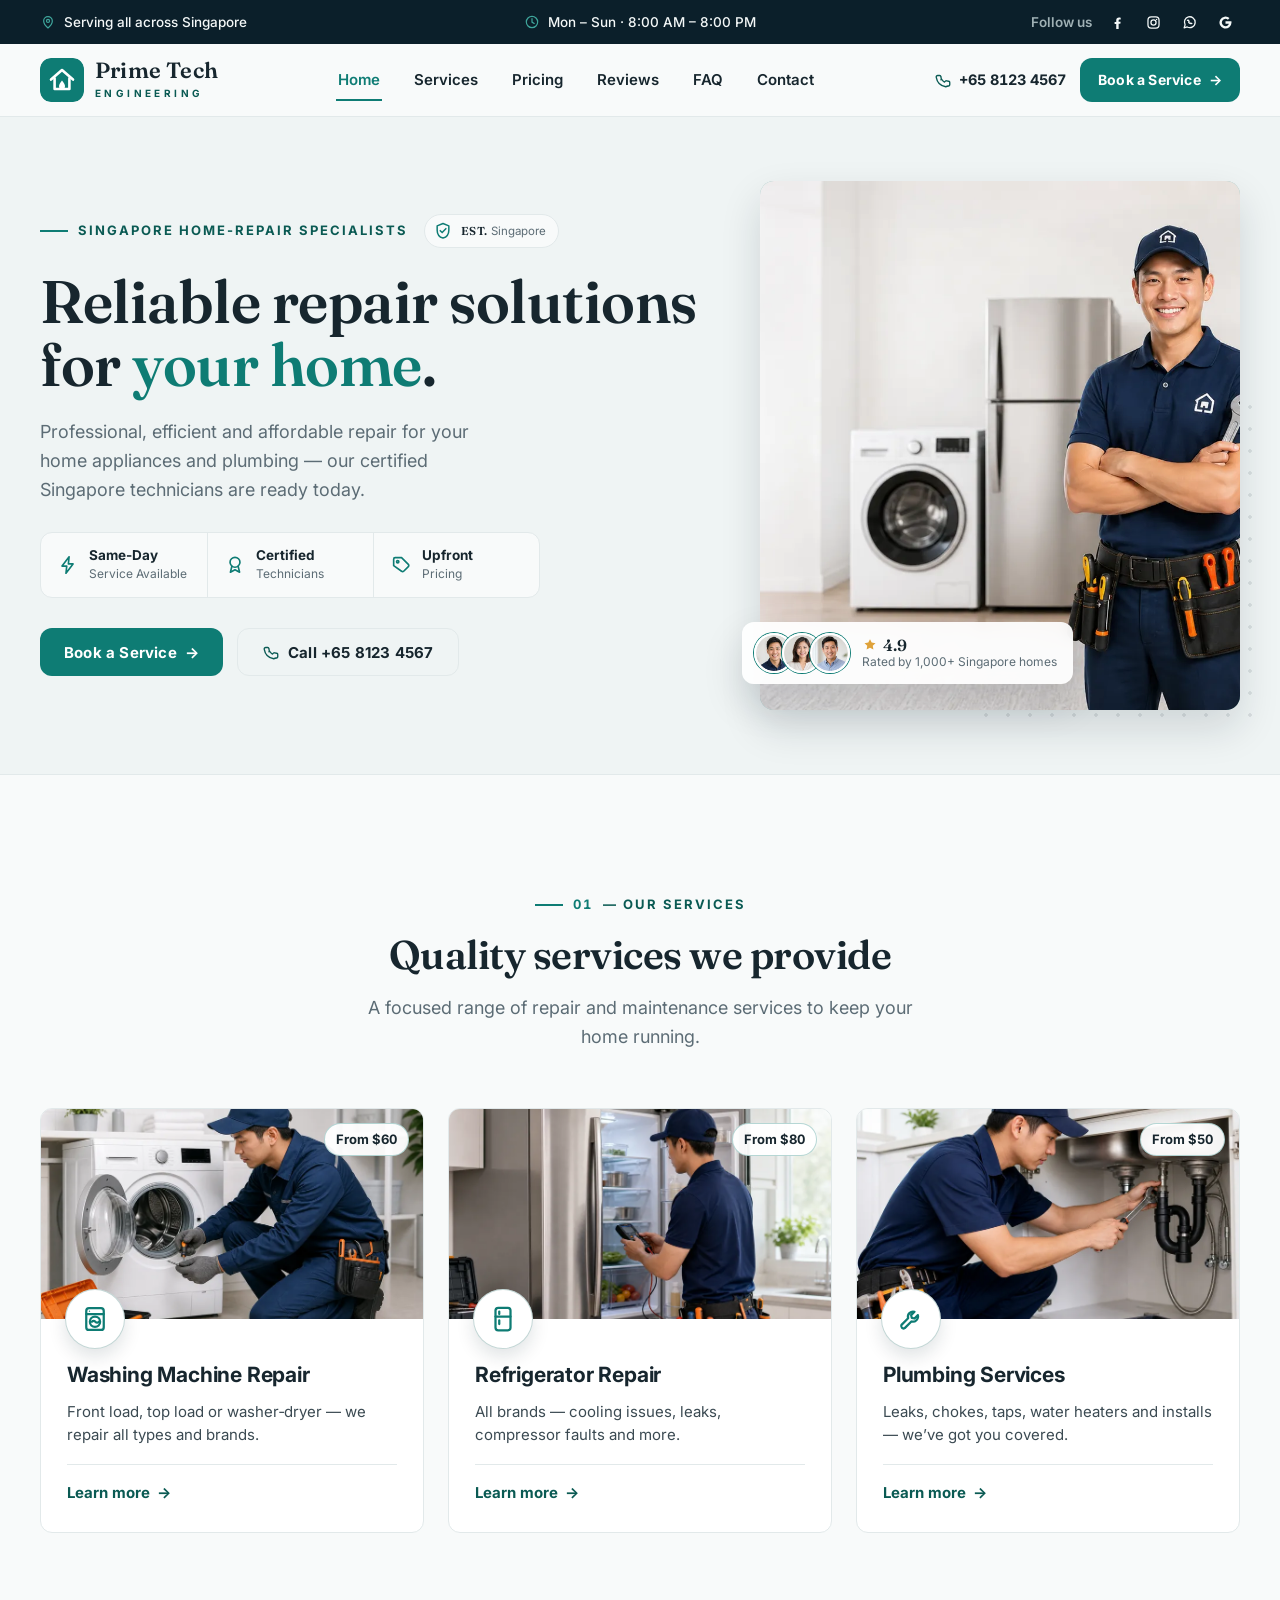
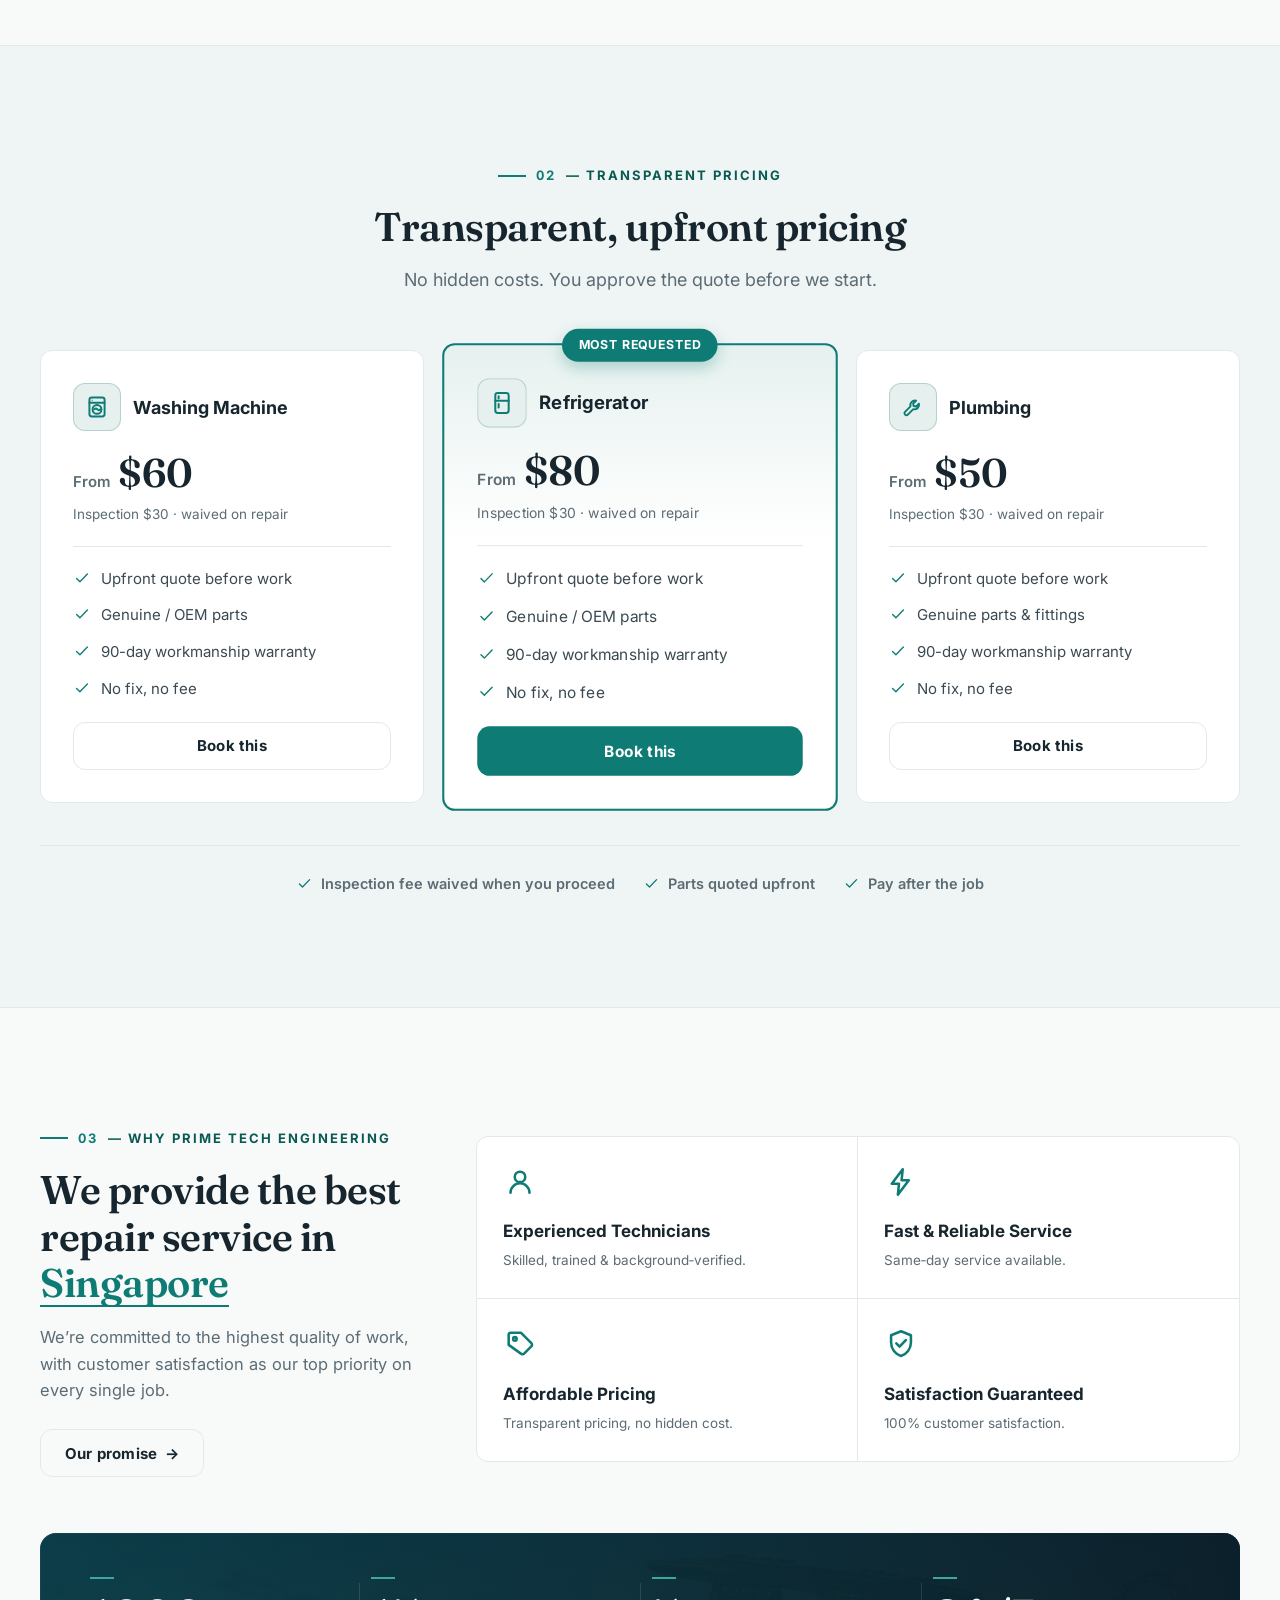
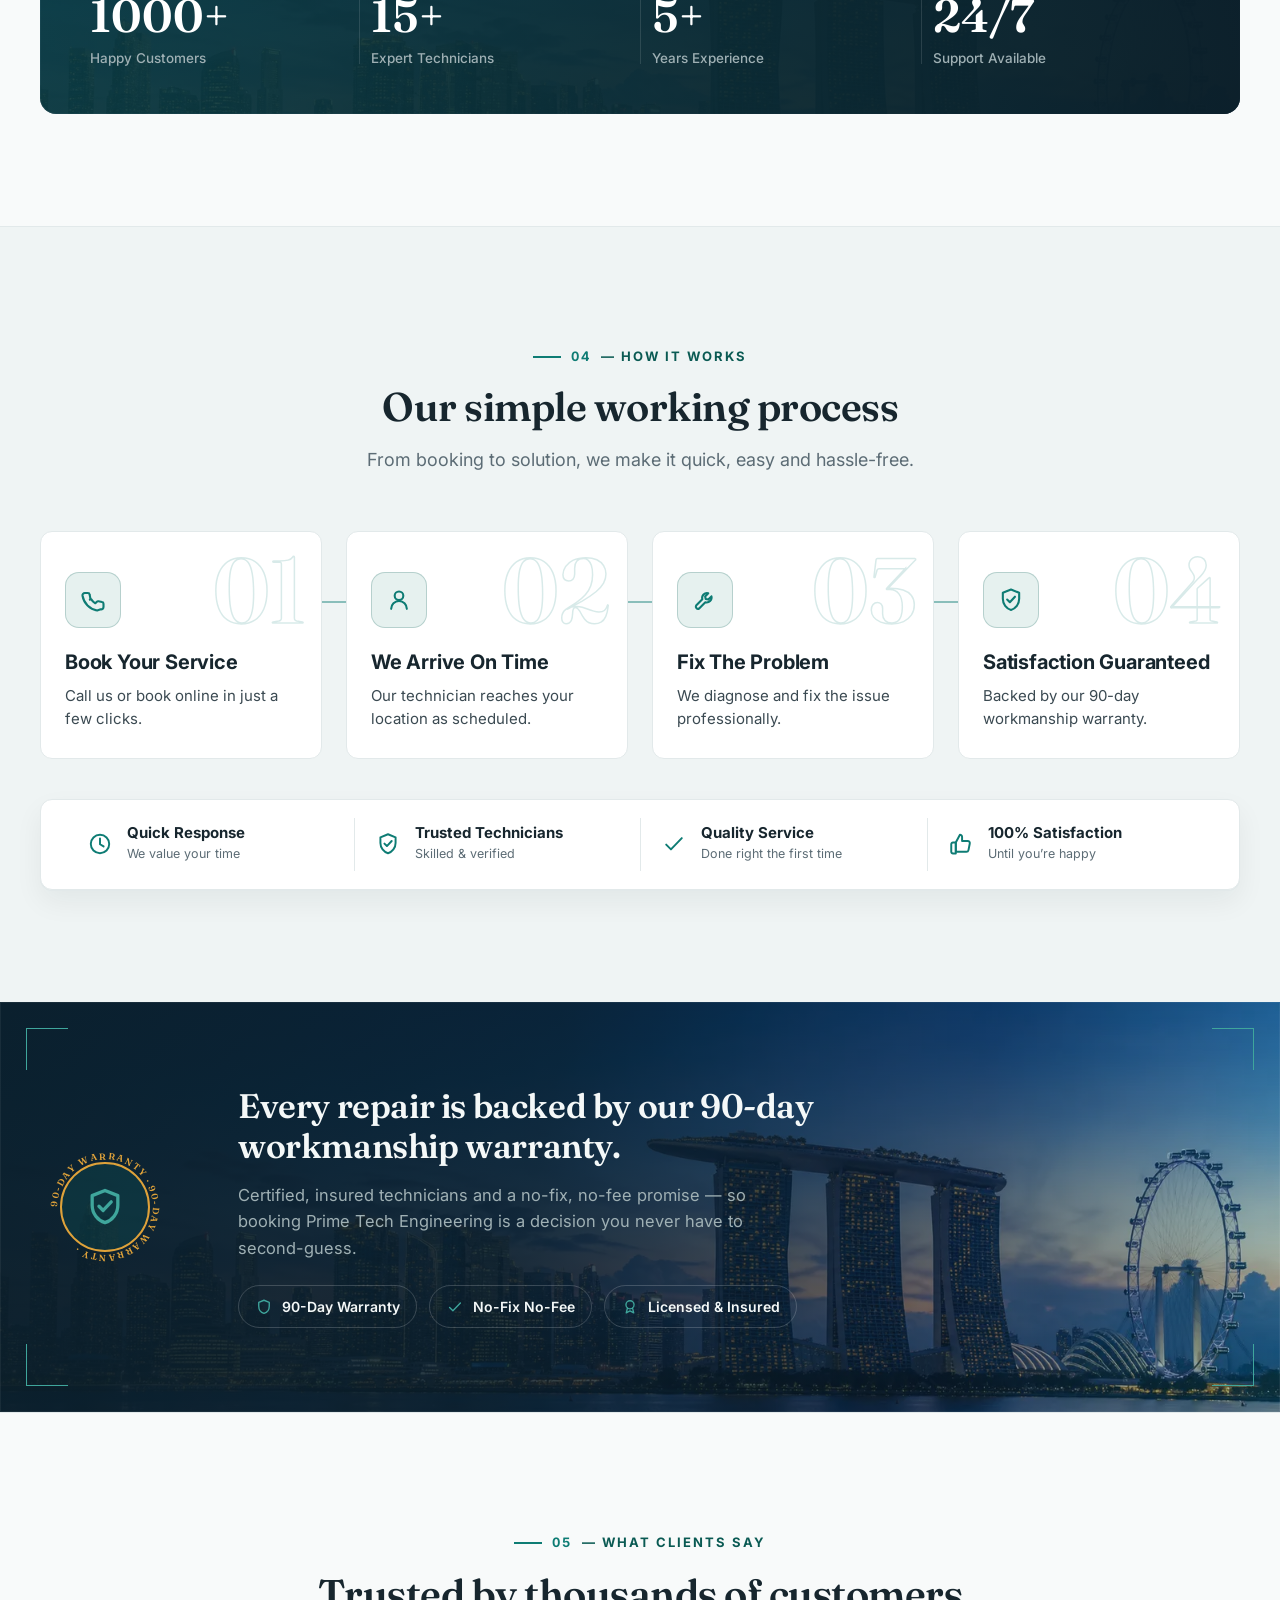
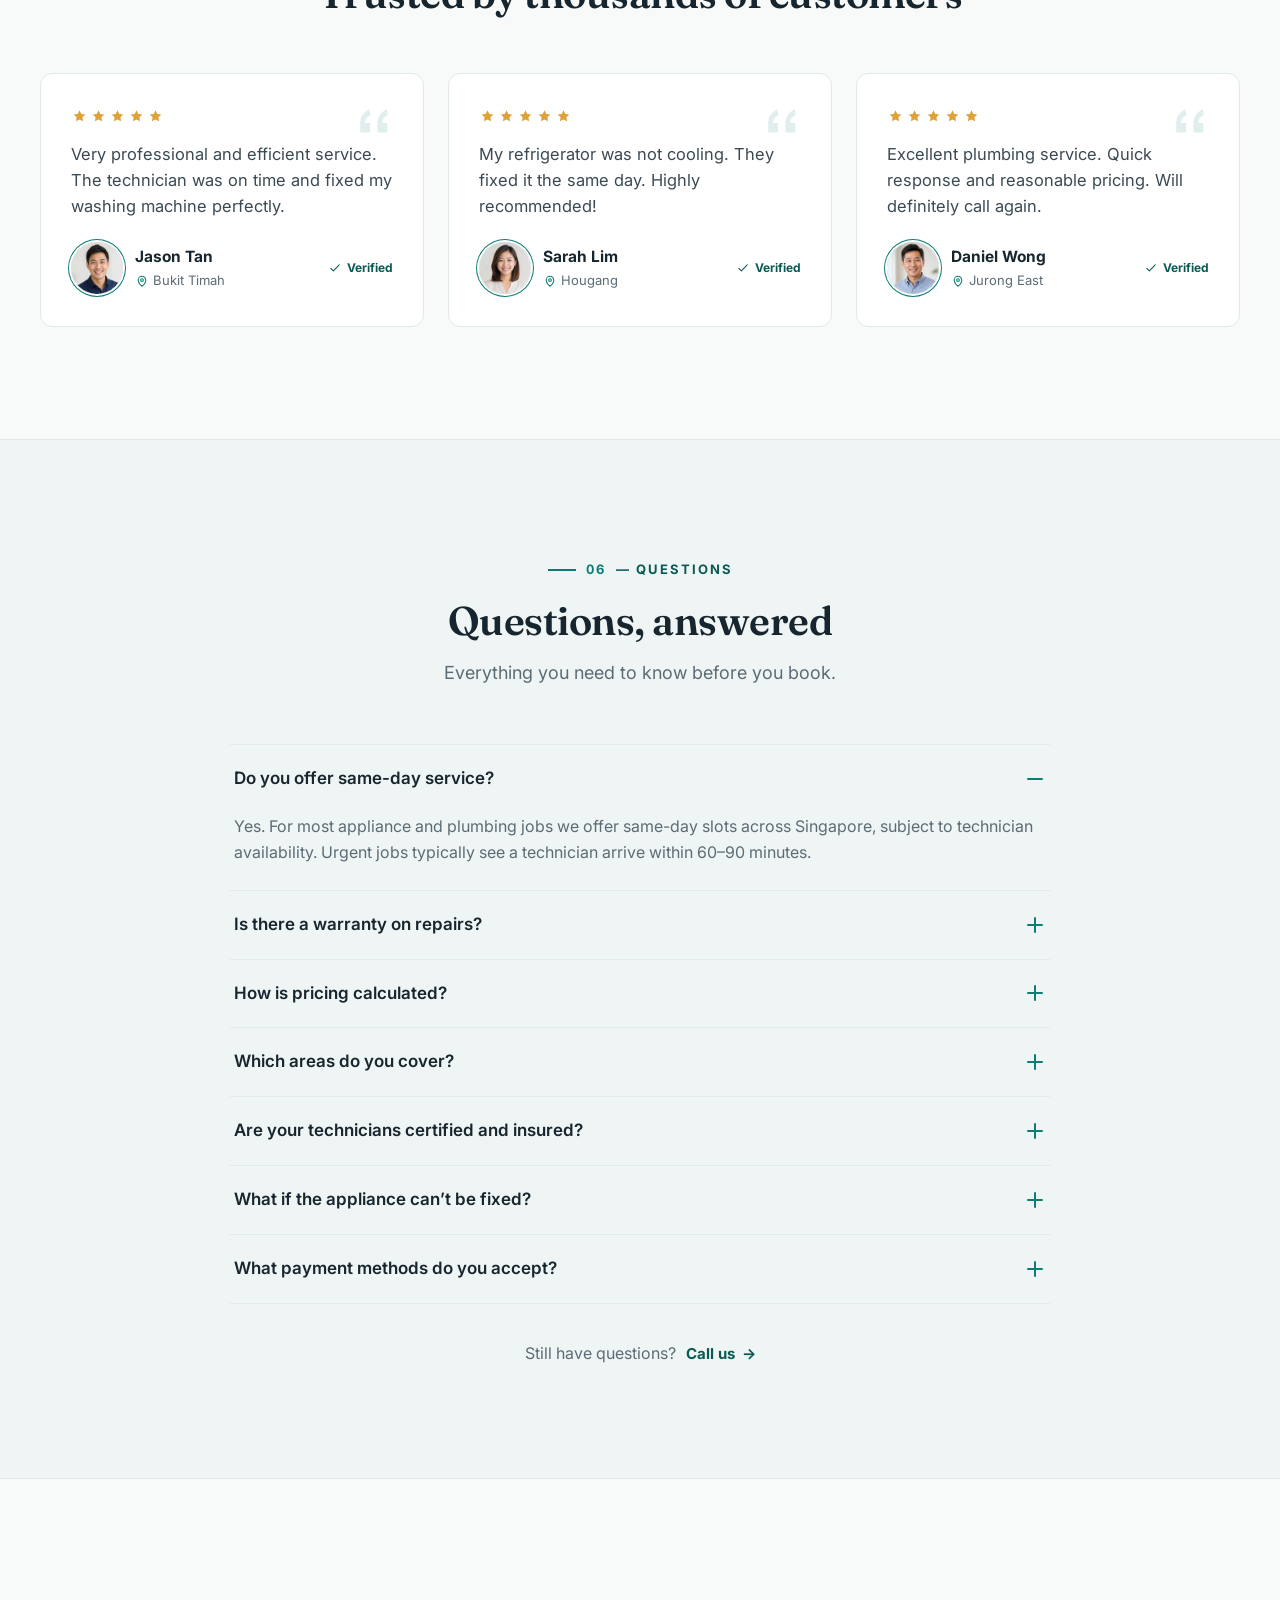
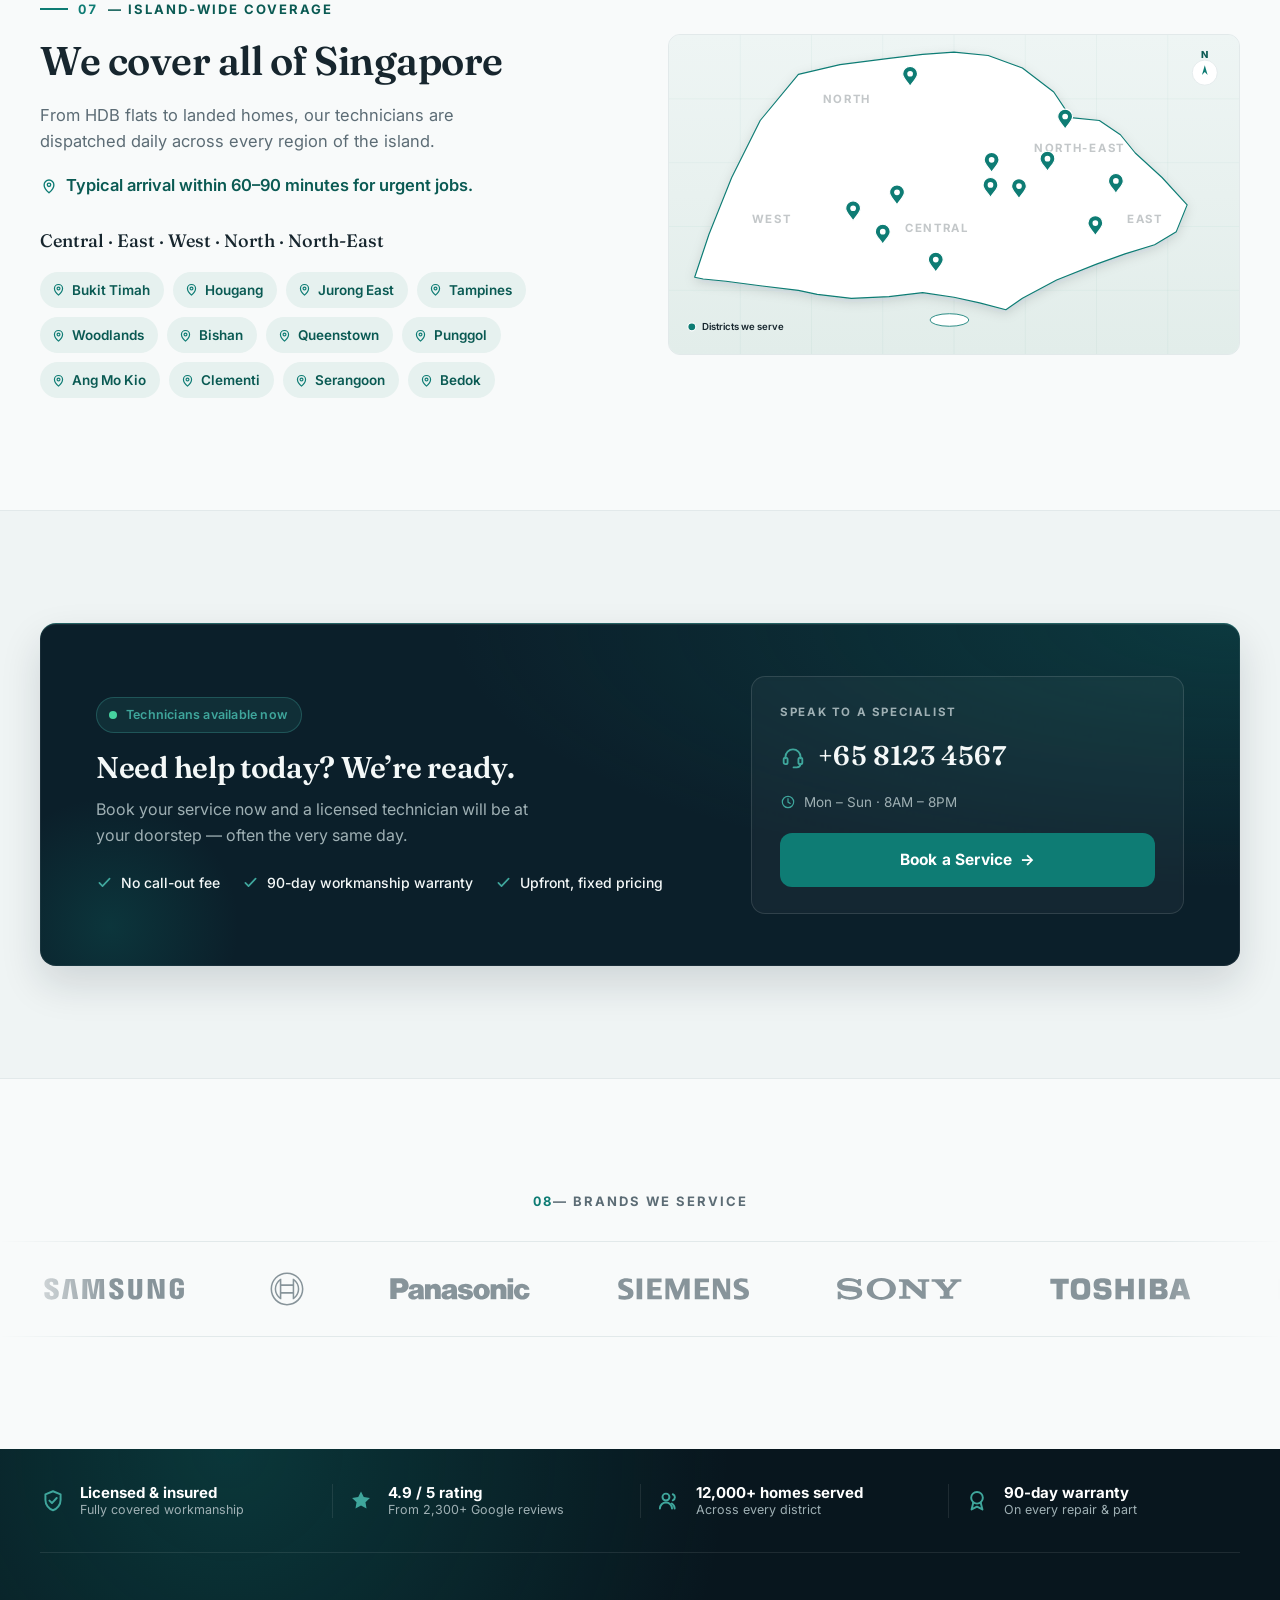
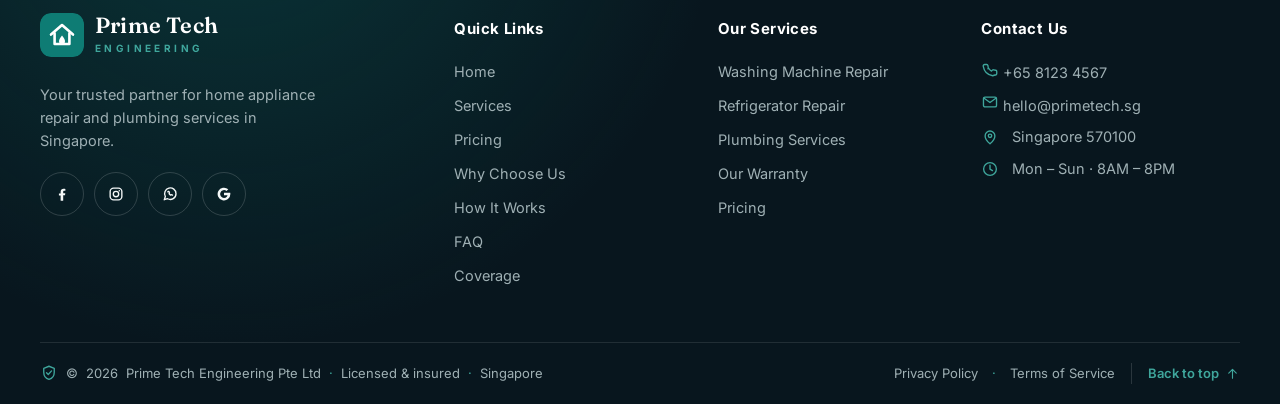
==== commit a2c61cc8: "feat: enhance map visualization with interactive location pins, tooltips, and accessibility support" ====
--- a/index.html
+++ b/index.html
@@ -642,18 +642,18 @@
               <p class="coverage__note"><svg aria-hidden="true" focusable="false" class="ico"><use href="#i-pin" /></svg>Typical arrival within 60&ndash;90 minutes for urgent jobs.</p>
               <div class="region-line">Central &middot; East &middot; West &middot; North &middot; North-East</div>
               <div class="chip-cloud" aria-label="Districts we serve">
-                <span class="chip">Bukit Timah</span>
-                <span class="chip">Hougang</span>
-                <span class="chip">Jurong East</span>
-                <span class="chip">Tampines</span>
-                <span class="chip">Woodlands</span>
-                <span class="chip">Bishan</span>
-                <span class="chip">Queenstown</span>
-                <span class="chip">Punggol</span>
-                <span class="chip">Ang Mo Kio</span>
-                <span class="chip">Clementi</span>
-                <span class="chip">Serangoon</span>
-                <span class="chip">Bedok</span>
+                <span class="chip"><svg aria-hidden="true" focusable="false" class="ico"><use href="#i-pin" /></svg>Bukit Timah</span>
+                <span class="chip"><svg aria-hidden="true" focusable="false" class="ico"><use href="#i-pin" /></svg>Hougang</span>
+                <span class="chip"><svg aria-hidden="true" focusable="false" class="ico"><use href="#i-pin" /></svg>Jurong East</span>
+                <span class="chip"><svg aria-hidden="true" focusable="false" class="ico"><use href="#i-pin" /></svg>Tampines</span>
+                <span class="chip"><svg aria-hidden="true" focusable="false" class="ico"><use href="#i-pin" /></svg>Woodlands</span>
+                <span class="chip"><svg aria-hidden="true" focusable="false" class="ico"><use href="#i-pin" /></svg>Bishan</span>
+                <span class="chip"><svg aria-hidden="true" focusable="false" class="ico"><use href="#i-pin" /></svg>Queenstown</span>
+                <span class="chip"><svg aria-hidden="true" focusable="false" class="ico"><use href="#i-pin" /></svg>Punggol</span>
+                <span class="chip"><svg aria-hidden="true" focusable="false" class="ico"><use href="#i-pin" /></svg>Ang Mo Kio</span>
+                <span class="chip"><svg aria-hidden="true" focusable="false" class="ico"><use href="#i-pin" /></svg>Clementi</span>
+                <span class="chip"><svg aria-hidden="true" focusable="false" class="ico"><use href="#i-pin" /></svg>Serangoon</span>
+                <span class="chip"><svg aria-hidden="true" focusable="false" class="ico"><use href="#i-pin" /></svg>Bedok</span>
               </div>
             </div>
 
@@ -666,6 +666,9 @@
                   </linearGradient>
                   <filter id="sgLandShadow" x="-8%" y="-8%" width="116%" height="128%">
                     <feDropShadow dx="0" dy="6" stdDeviation="9" flood-color="#0b1f2a" flood-opacity="0.13" />
+                  </filter>
+                  <filter id="sgTip" x="-25%" y="-30%" width="150%" height="170%">
+                    <feDropShadow dx="0" dy="3" stdDeviation="4" flood-color="#0b1f2a" flood-opacity="0.3" />
                   </filter>
                 </defs>
                 <rect width="1000" height="560" fill="url(#sgOcean)" />
@@ -682,19 +685,103 @@
                   <text x="180" y="330">WEST</text>
                   <text x="470" y="345">CENTRAL</text>
                 </g>
-                <g class="sg-pins" aria-hidden="true">
-                  <g class="sg-pin" transform="translate(400,298)"><circle class="sg-pin__pulse" r="10" style="animation-delay:0s" /><circle class="sg-pin__dot" r="10" /></g>
-                  <g class="sg-pin" transform="translate(664,239)"><circle class="sg-pin__pulse" r="10" style="animation-delay:.2s" /><circle class="sg-pin__dot" r="10" /></g>
-                  <g class="sg-pin" transform="translate(323,326)"><circle class="sg-pin__pulse" r="10" style="animation-delay:.4s" /><circle class="sg-pin__dot" r="10" /></g>
-                  <g class="sg-pin" transform="translate(784,278)"><circle class="sg-pin__pulse" r="10" style="animation-delay:.6s" /><circle class="sg-pin__dot" r="10" /></g>
-                  <g class="sg-pin" transform="translate(423,90)"><circle class="sg-pin__pulse" r="10" style="animation-delay:.8s" /><circle class="sg-pin__dot" r="10" /></g>
-                  <g class="sg-pin" transform="translate(564,285)"><circle class="sg-pin__pulse" r="10" style="animation-delay:1s" /><circle class="sg-pin__dot" r="10" /></g>
-                  <g class="sg-pin" transform="translate(468,416)"><circle class="sg-pin__pulse" r="10" style="animation-delay:1.2s" /><circle class="sg-pin__dot" r="10" /></g>
-                  <g class="sg-pin" transform="translate(695,165)"><circle class="sg-pin__pulse" r="10" style="animation-delay:1.4s" /><circle class="sg-pin__dot" r="10" /></g>
-                  <g class="sg-pin" transform="translate(566,241)"><circle class="sg-pin__pulse" r="10" style="animation-delay:1.6s" /><circle class="sg-pin__dot" r="10" /></g>
-                  <g class="sg-pin" transform="translate(375,367)"><circle class="sg-pin__pulse" r="10" style="animation-delay:1.8s" /><circle class="sg-pin__dot" r="10" /></g>
-                  <g class="sg-pin" transform="translate(614,287)"><circle class="sg-pin__pulse" r="10" style="animation-delay:2s" /><circle class="sg-pin__dot" r="10" /></g>
-                  <g class="sg-pin" transform="translate(748,352)"><circle class="sg-pin__pulse" r="10" style="animation-delay:2.2s" /><circle class="sg-pin__dot" r="10" /></g>
+                <g class="sg-pins">
+                  <g class="sg-pin" transform="translate(400,298)" tabindex="0" role="button" aria-label="Bukit Timah">
+                    <title>Bukit Timah</title>
+                    <circle class="sg-pin__hit" cx="0" cy="-16" r="24" fill="transparent"/>
+                    <circle class="sg-pin__pulse" cx="0" cy="-22" r="13" style="animation-delay:0s"/>
+                    <path class="sg-pin__marker" d="M0,0 C-5,-9 -13,-14 -13,-22 A13,13 0 1 1 13,-22 C13,-14 5,-9 0,0 Z"/>
+                    <circle class="sg-pin__core" cx="0" cy="-22" r="5"/>
+                    <g class="sg-pin__tip" aria-hidden="true"><rect class="sg-pin__tipbg" x="-106.0" y="-86" width="212" height="44" rx="10"/><path class="sg-pin__tiparrow" d="M-8,-42 L8,-42 L0,-35 Z"/><text class="sg-pin__tiptext" x="0" y="-57.0">Bukit Timah</text></g>
+                  </g>
+                  <g class="sg-pin" transform="translate(664,239)" tabindex="0" role="button" aria-label="Hougang">
+                    <title>Hougang</title>
+                    <circle class="sg-pin__hit" cx="0" cy="-16" r="24" fill="transparent"/>
+                    <circle class="sg-pin__pulse" cx="0" cy="-22" r="13" style="animation-delay:.2s"/>
+                    <path class="sg-pin__marker" d="M0,0 C-5,-9 -13,-14 -13,-22 A13,13 0 1 1 13,-22 C13,-14 5,-9 0,0 Z"/>
+                    <circle class="sg-pin__core" cx="0" cy="-22" r="5"/>
+                    <g class="sg-pin__tip" aria-hidden="true"><rect class="sg-pin__tipbg" x="-81.0" y="-86" width="162" height="44" rx="10"/><path class="sg-pin__tiparrow" d="M-8,-42 L8,-42 L0,-35 Z"/><text class="sg-pin__tiptext" x="0" y="-57.0">Hougang</text></g>
+                  </g>
+                  <g class="sg-pin" transform="translate(323,326)" tabindex="0" role="button" aria-label="Jurong East">
+                    <title>Jurong East</title>
+                    <circle class="sg-pin__hit" cx="0" cy="-16" r="24" fill="transparent"/>
+                    <circle class="sg-pin__pulse" cx="0" cy="-22" r="13" style="animation-delay:.4s"/>
+                    <path class="sg-pin__marker" d="M0,0 C-5,-9 -13,-14 -13,-22 A13,13 0 1 1 13,-22 C13,-14 5,-9 0,0 Z"/>
+                    <circle class="sg-pin__core" cx="0" cy="-22" r="5"/>
+                    <g class="sg-pin__tip" aria-hidden="true"><rect class="sg-pin__tipbg" x="-102.0" y="-86" width="204" height="44" rx="10"/><path class="sg-pin__tiparrow" d="M-8,-42 L8,-42 L0,-35 Z"/><text class="sg-pin__tiptext" x="0" y="-57.0">Jurong East</text></g>
+                  </g>
+                  <g class="sg-pin" transform="translate(784,278)" tabindex="0" role="button" aria-label="Tampines">
+                    <title>Tampines</title>
+                    <circle class="sg-pin__hit" cx="0" cy="-16" r="24" fill="transparent"/>
+                    <circle class="sg-pin__pulse" cx="0" cy="-22" r="13" style="animation-delay:.6s"/>
+                    <path class="sg-pin__marker" d="M0,0 C-5,-9 -13,-14 -13,-22 A13,13 0 1 1 13,-22 C13,-14 5,-9 0,0 Z"/>
+                    <circle class="sg-pin__core" cx="0" cy="-22" r="5"/>
+                    <g class="sg-pin__tip" aria-hidden="true"><rect class="sg-pin__tipbg" x="-85.0" y="-86" width="170" height="44" rx="10"/><path class="sg-pin__tiparrow" d="M-8,-42 L8,-42 L0,-35 Z"/><text class="sg-pin__tiptext" x="0" y="-57.0">Tampines</text></g>
+                  </g>
+                  <g class="sg-pin" transform="translate(423,90)" tabindex="0" role="button" aria-label="Woodlands">
+                    <title>Woodlands</title>
+                    <circle class="sg-pin__hit" cx="0" cy="-16" r="24" fill="transparent"/>
+                    <circle class="sg-pin__pulse" cx="0" cy="-22" r="13" style="animation-delay:.8s"/>
+                    <path class="sg-pin__marker" d="M0,0 C-5,-9 -13,-14 -13,-22 A13,13 0 1 1 13,-22 C13,-14 5,-9 0,0 Z"/>
+                    <circle class="sg-pin__core" cx="0" cy="-22" r="5"/>
+                    <g class="sg-pin__tip" aria-hidden="true"><rect class="sg-pin__tipbg" x="-95.5" y="-86" width="191" height="44" rx="10"/><path class="sg-pin__tiparrow" d="M-8,-42 L8,-42 L0,-35 Z"/><text class="sg-pin__tiptext" x="0" y="-57.0">Woodlands</text></g>
+                  </g>
+                  <g class="sg-pin" transform="translate(564,285)" tabindex="0" role="button" aria-label="Bishan">
+                    <title>Bishan</title>
+                    <circle class="sg-pin__hit" cx="0" cy="-16" r="24" fill="transparent"/>
+                    <circle class="sg-pin__pulse" cx="0" cy="-22" r="13" style="animation-delay:1s"/>
+                    <path class="sg-pin__marker" d="M0,0 C-5,-9 -13,-14 -13,-22 A13,13 0 1 1 13,-22 C13,-14 5,-9 0,0 Z"/>
+                    <circle class="sg-pin__core" cx="0" cy="-22" r="5"/>
+                    <g class="sg-pin__tip" aria-hidden="true"><rect class="sg-pin__tipbg" x="-66.0" y="-86" width="132" height="44" rx="10"/><path class="sg-pin__tiparrow" d="M-8,-42 L8,-42 L0,-35 Z"/><text class="sg-pin__tiptext" x="0" y="-57.0">Bishan</text></g>
+                  </g>
+                  <g class="sg-pin" transform="translate(468,416)" tabindex="0" role="button" aria-label="Queenstown">
+                    <title>Queenstown</title>
+                    <circle class="sg-pin__hit" cx="0" cy="-16" r="24" fill="transparent"/>
+                    <circle class="sg-pin__pulse" cx="0" cy="-22" r="13" style="animation-delay:1.2s"/>
+                    <path class="sg-pin__marker" d="M0,0 C-5,-9 -13,-14 -13,-22 A13,13 0 1 1 13,-22 C13,-14 5,-9 0,0 Z"/>
+                    <circle class="sg-pin__core" cx="0" cy="-22" r="5"/>
+                    <g class="sg-pin__tip" aria-hidden="true"><rect class="sg-pin__tipbg" x="-103.5" y="-86" width="207" height="44" rx="10"/><path class="sg-pin__tiparrow" d="M-8,-42 L8,-42 L0,-35 Z"/><text class="sg-pin__tiptext" x="0" y="-57.0">Queenstown</text></g>
+                  </g>
+                  <g class="sg-pin" transform="translate(695,165)" tabindex="0" role="button" aria-label="Punggol">
+                    <title>Punggol</title>
+                    <circle class="sg-pin__hit" cx="0" cy="-16" r="24" fill="transparent"/>
+                    <circle class="sg-pin__pulse" cx="0" cy="-22" r="13" style="animation-delay:1.4s"/>
+                    <path class="sg-pin__marker" d="M0,0 C-5,-9 -13,-14 -13,-22 A13,13 0 1 1 13,-22 C13,-14 5,-9 0,0 Z"/>
+                    <circle class="sg-pin__core" cx="0" cy="-22" r="5"/>
+                    <g class="sg-pin__tip" aria-hidden="true"><rect class="sg-pin__tipbg" x="-75.0" y="-86" width="150" height="44" rx="10"/><path class="sg-pin__tiparrow" d="M-8,-42 L8,-42 L0,-35 Z"/><text class="sg-pin__tiptext" x="0" y="-57.0">Punggol</text></g>
+                  </g>
+                  <g class="sg-pin" transform="translate(566,241)" tabindex="0" role="button" aria-label="Ang Mo Kio">
+                    <title>Ang Mo Kio</title>
+                    <circle class="sg-pin__hit" cx="0" cy="-16" r="24" fill="transparent"/>
+                    <circle class="sg-pin__pulse" cx="0" cy="-22" r="13" style="animation-delay:1.6s"/>
+                    <path class="sg-pin__marker" d="M0,0 C-5,-9 -13,-14 -13,-22 A13,13 0 1 1 13,-22 C13,-14 5,-9 0,0 Z"/>
+                    <circle class="sg-pin__core" cx="0" cy="-22" r="5"/>
+                    <g class="sg-pin__tip" aria-hidden="true"><rect class="sg-pin__tipbg" x="-103.5" y="-86" width="207" height="44" rx="10"/><path class="sg-pin__tiparrow" d="M-8,-42 L8,-42 L0,-35 Z"/><text class="sg-pin__tiptext" x="0" y="-57.0">Ang Mo Kio</text></g>
+                  </g>
+                  <g class="sg-pin" transform="translate(375,367)" tabindex="0" role="button" aria-label="Clementi">
+                    <title>Clementi</title>
+                    <circle class="sg-pin__hit" cx="0" cy="-16" r="24" fill="transparent"/>
+                    <circle class="sg-pin__pulse" cx="0" cy="-22" r="13" style="animation-delay:1.8s"/>
+                    <path class="sg-pin__marker" d="M0,0 C-5,-9 -13,-14 -13,-22 A13,13 0 1 1 13,-22 C13,-14 5,-9 0,0 Z"/>
+                    <circle class="sg-pin__core" cx="0" cy="-22" r="5"/>
+                    <g class="sg-pin__tip" aria-hidden="true"><rect class="sg-pin__tipbg" x="-81.0" y="-86" width="162" height="44" rx="10"/><path class="sg-pin__tiparrow" d="M-8,-42 L8,-42 L0,-35 Z"/><text class="sg-pin__tiptext" x="0" y="-57.0">Clementi</text></g>
+                  </g>
+                  <g class="sg-pin" transform="translate(614,287)" tabindex="0" role="button" aria-label="Serangoon">
+                    <title>Serangoon</title>
+                    <circle class="sg-pin__hit" cx="0" cy="-16" r="24" fill="transparent"/>
+                    <circle class="sg-pin__pulse" cx="0" cy="-22" r="13" style="animation-delay:2s"/>
+                    <path class="sg-pin__marker" d="M0,0 C-5,-9 -13,-14 -13,-22 A13,13 0 1 1 13,-22 C13,-14 5,-9 0,0 Z"/>
+                    <circle class="sg-pin__core" cx="0" cy="-22" r="5"/>
+                    <g class="sg-pin__tip" aria-hidden="true"><rect class="sg-pin__tipbg" x="-92.0" y="-86" width="184" height="44" rx="10"/><path class="sg-pin__tiparrow" d="M-8,-42 L8,-42 L0,-35 Z"/><text class="sg-pin__tiptext" x="0" y="-57.0">Serangoon</text></g>
+                  </g>
+                  <g class="sg-pin" transform="translate(748,352)" tabindex="0" role="button" aria-label="Bedok">
+                    <title>Bedok</title>
+                    <circle class="sg-pin__hit" cx="0" cy="-16" r="24" fill="transparent"/>
+                    <circle class="sg-pin__pulse" cx="0" cy="-22" r="13" style="animation-delay:2.2s"/>
+                    <path class="sg-pin__marker" d="M0,0 C-5,-9 -13,-14 -13,-22 A13,13 0 1 1 13,-22 C13,-14 5,-9 0,0 Z"/>
+                    <circle class="sg-pin__core" cx="0" cy="-22" r="5"/>
+                    <g class="sg-pin__tip" aria-hidden="true"><rect class="sg-pin__tipbg" x="-62.5" y="-86" width="125" height="44" rx="10"/><path class="sg-pin__tiparrow" d="M-8,-42 L8,-42 L0,-35 Z"/><text class="sg-pin__tiptext" x="0" y="-57.0">Bedok</text></g>
+                  </g>
                 </g>
                 <g class="sg-compass" aria-hidden="true" transform="translate(940,66)">
                   <circle r="22" /><path d="M0,-13 L5,4 L0,-1 L-5,4 Z" /><text y="-26">N</text>
--- a/styles.css
+++ b/styles.css
@@ -1009,13 +1009,17 @@
 .region-line { margin: 24px 0 16px; font-family: "Fraunces", serif; font-weight: 500; font-size: 18px; color: var(--ink); }
 .chip-cloud { display: flex; flex-wrap: wrap; gap: 9px; }
 .chip {
-  padding: 7px 14px;
+  display: inline-flex;
+  align-items: center;
+  gap: 6px;
+  padding: 7px 14px 7px 11px;
   background: var(--accent-soft);
   border-radius: var(--r-chip);
   font-size: 13.5px;
   font-weight: 600;
   color: var(--accent-deep);
 }
+.chip .ico { width: 15px; height: 15px; flex: none; stroke-width: 1.9; color: var(--accent); }
 .coverage__map {
   position: relative;
   border: var(--hair);
@@ -1029,9 +1033,24 @@
 .sg-land { fill: #ffffff; stroke: var(--accent); stroke-width: 2; stroke-linejoin: round; stroke-linecap: round; filter: url(#sgLandShadow); }
 .sg-islet { fill: #ffffff; stroke: var(--accent); stroke-width: 1.5; }
 .sg-region text { fill: rgba(23, 38, 46, 0.26); font-family: "Inter", sans-serif; font-weight: 700; font-size: 20px; letter-spacing: 3px; text-anchor: middle; }
-.sg-pin__dot { r: 10; fill: var(--accent); stroke: #fff; stroke-width: 2.5; }
-.sg-pin__pulse { r: 10; fill: none; stroke: var(--accent); stroke-width: 2; opacity: 0; transform-origin: center; transform-box: fill-box; animation: sgpulse 2.6s var(--ease) infinite; }
-@keyframes sgpulse { 0% { transform: scale(0.4); opacity: 0.6; } 100% { transform: scale(2.6); opacity: 0; } }
+.sg-pin { cursor: pointer; }
+.sg-pin:focus { outline: none; }
+.sg-pin__hit { fill: transparent; }
+.sg-pin__marker { fill: var(--accent); stroke: #fff; stroke-width: 2; transition: fill var(--t-fast) var(--ease); }
+.sg-pin__core { fill: #fff; transition: fill var(--t-fast) var(--ease); }
+.sg-pin__pulse { fill: none; stroke: var(--accent); stroke-width: 2; opacity: 0; transform-origin: center; transform-box: fill-box; animation: sgpulse 2.6s var(--ease) infinite; }
+@keyframes sgpulse { 0% { transform: scale(0.4); opacity: 0.55; } 100% { transform: scale(2.4); opacity: 0; } }
+/* name tooltip */
+.sg-pin__tip { opacity: 0; pointer-events: none; transition: opacity var(--t-fast) var(--ease); }
+.sg-pin__tipbg { fill: var(--ink); filter: url(#sgTip); }
+.sg-pin__tiparrow { fill: var(--ink); }
+.sg-pin__tiptext { fill: #fff; font-family: "Inter", sans-serif; font-weight: 600; font-size: 32px; letter-spacing: 0.3px; text-anchor: middle; }
+.sg-pin:hover .sg-pin__tip,
+.sg-pin:focus-visible .sg-pin__tip,
+.sg-pin.is-active .sg-pin__tip { opacity: 1; }
+.sg-pin:hover .sg-pin__marker,
+.sg-pin:focus-visible .sg-pin__marker,
+.sg-pin.is-active .sg-pin__marker { fill: var(--accent-deep); }
 .sg-compass circle { fill: #ffffff; stroke: var(--line); stroke-width: 1.5; }
 .sg-compass path { fill: var(--accent); }
 .sg-compass text { fill: var(--accent-deep); font-family: "Inter", sans-serif; font-weight: 800; font-size: 17px; text-anchor: middle; }
@@ -1691,9 +1710,8 @@
   .verified { flex: none; margin-left: 8px; font-size: 11.5px; }
   .verified .ico { width: 13px; height: 13px; }
 
-  /* coverage map: drop labels/compass/legend, enlarge pins for the small render */
+  /* coverage map: drop labels/compass/legend for the small render */
   .sg-region, .sg-compass, .sg-legend { display: none; }
-  .sg-pin__dot, .sg-pin__pulse { r: 14; }
 }
 
 /* ---- Small phones ---- */
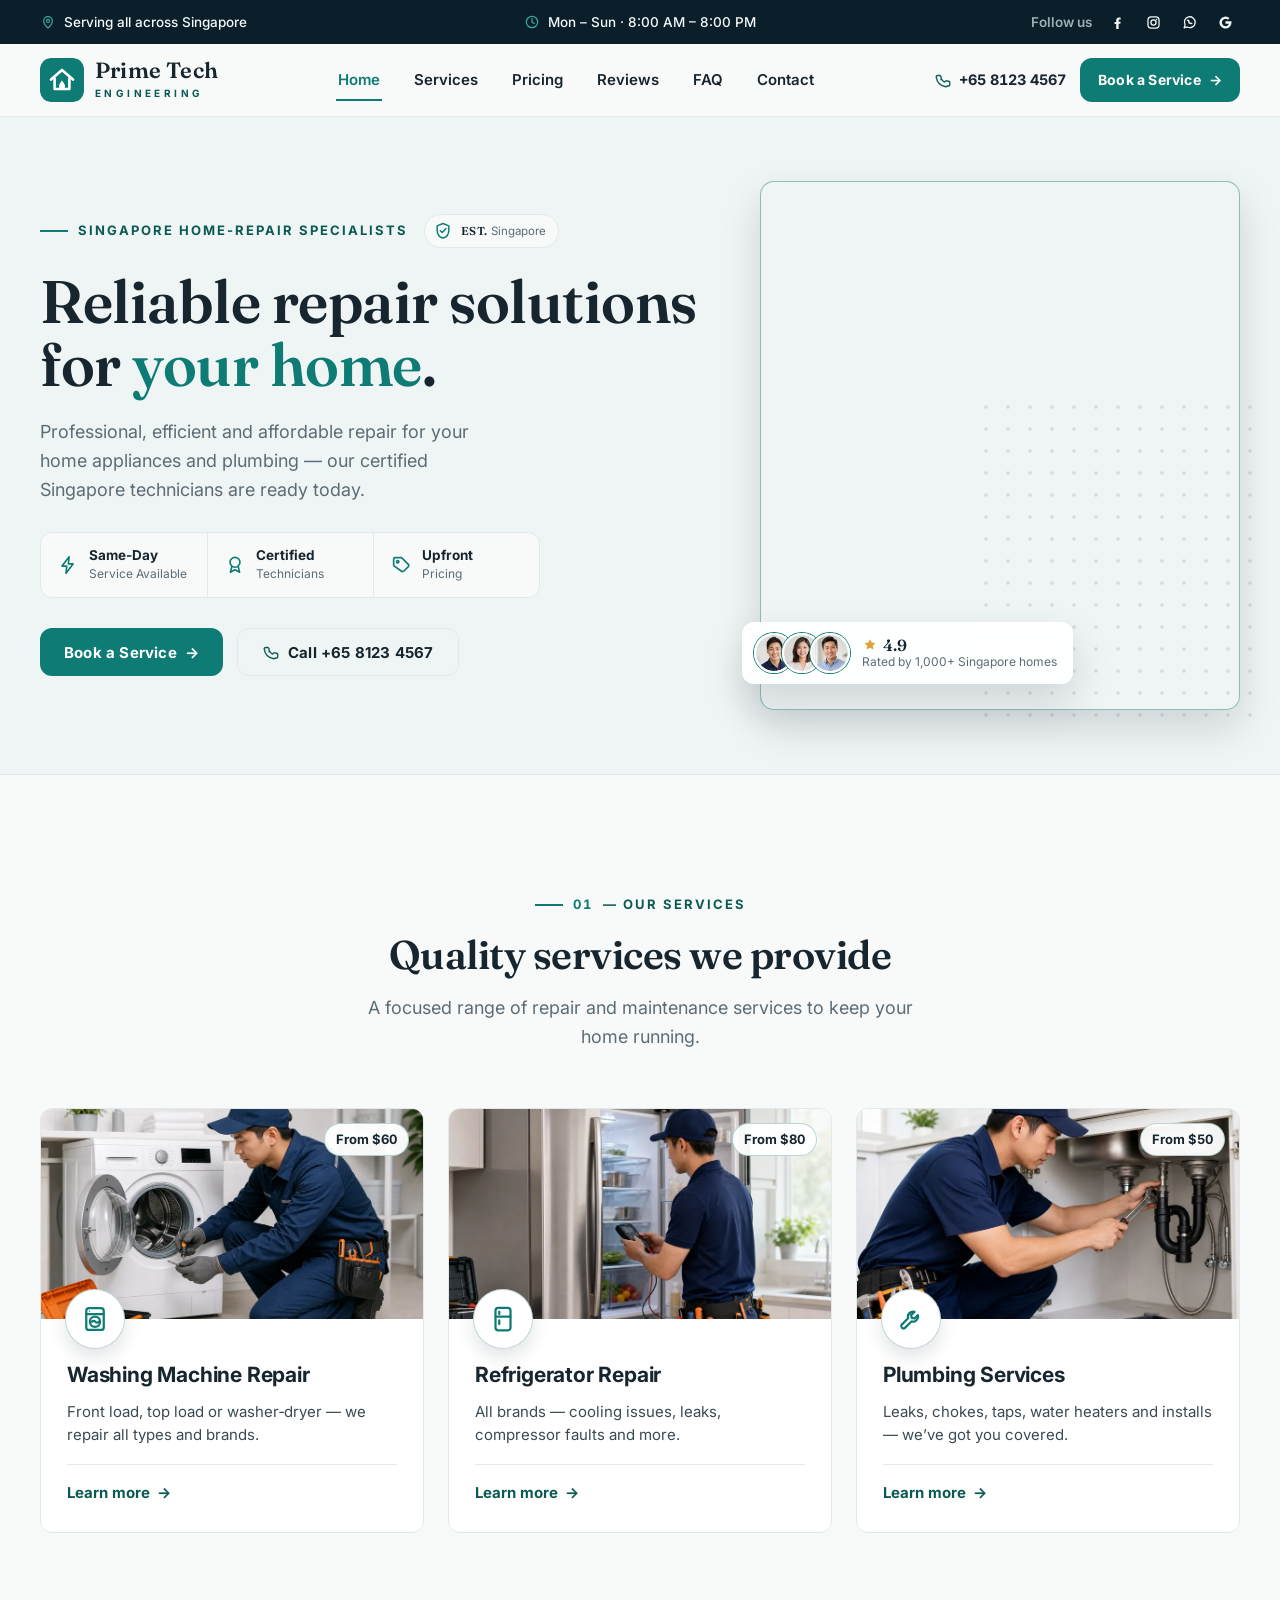
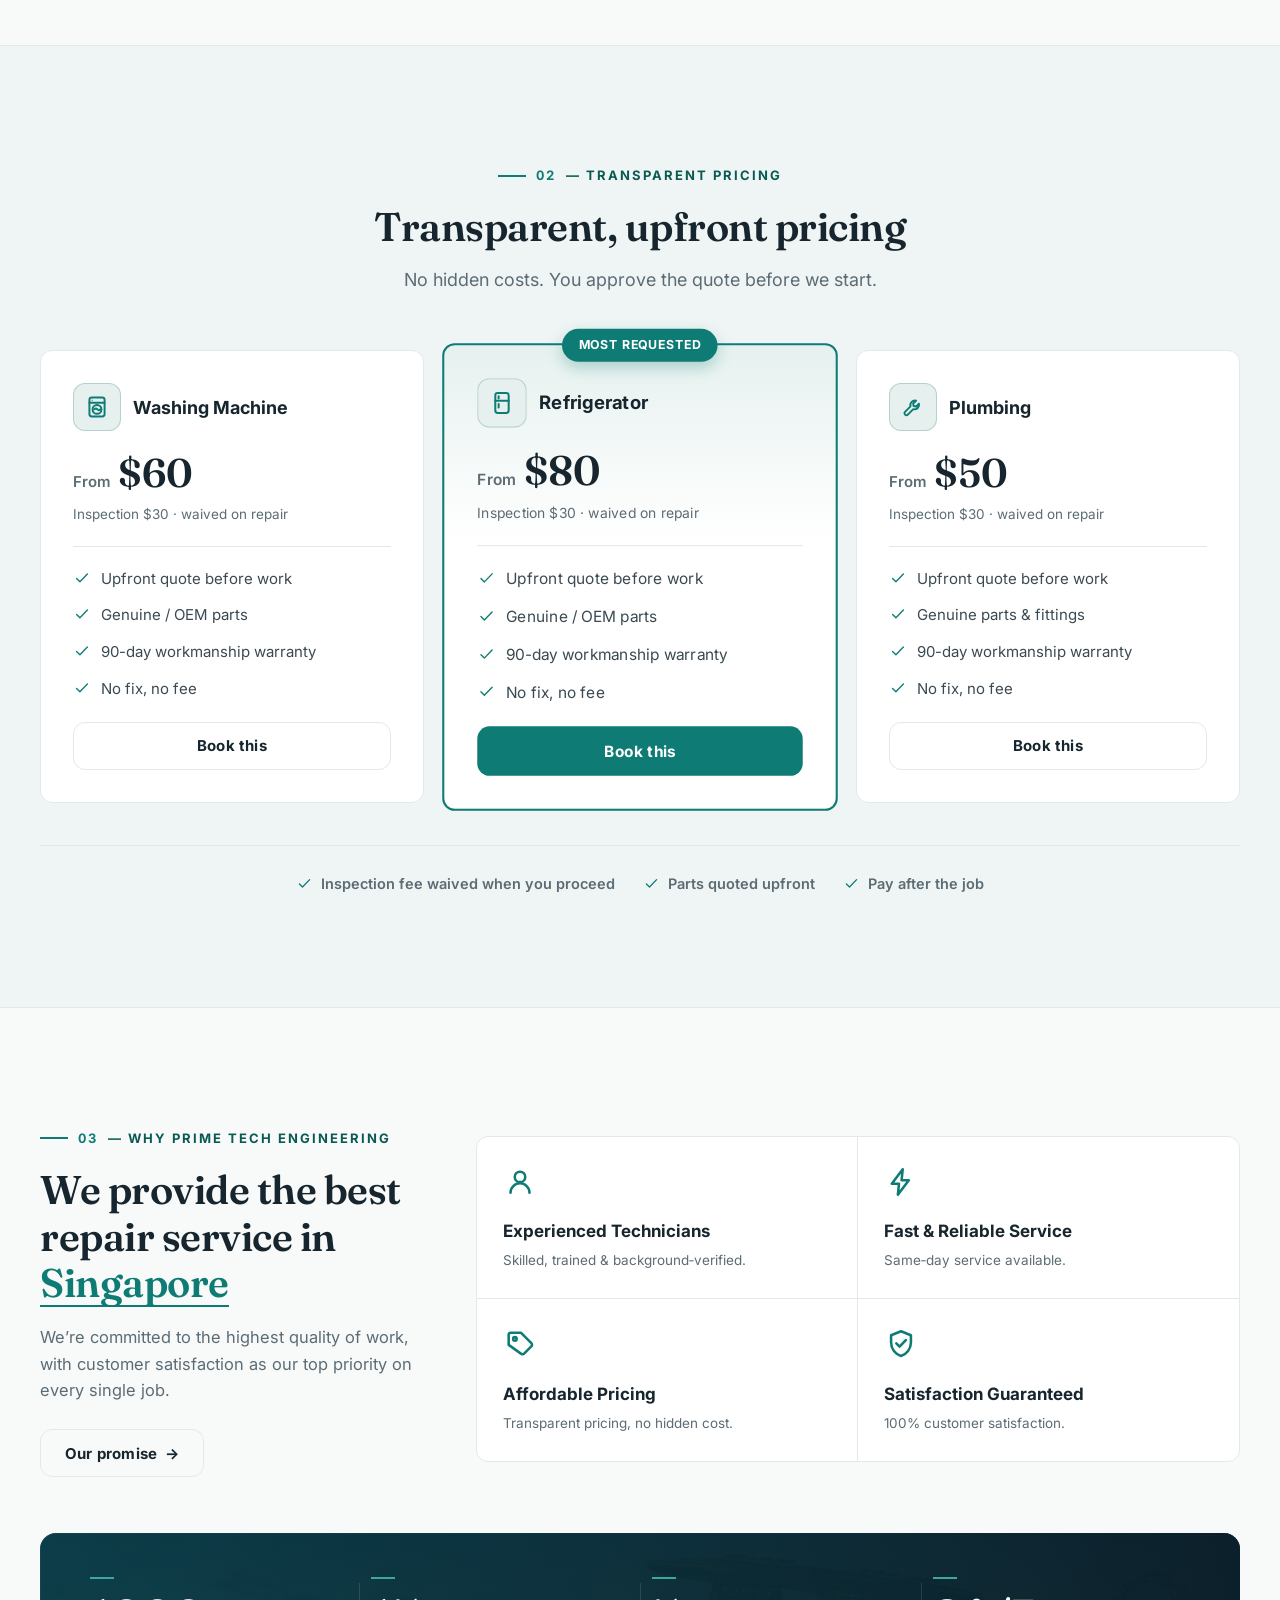
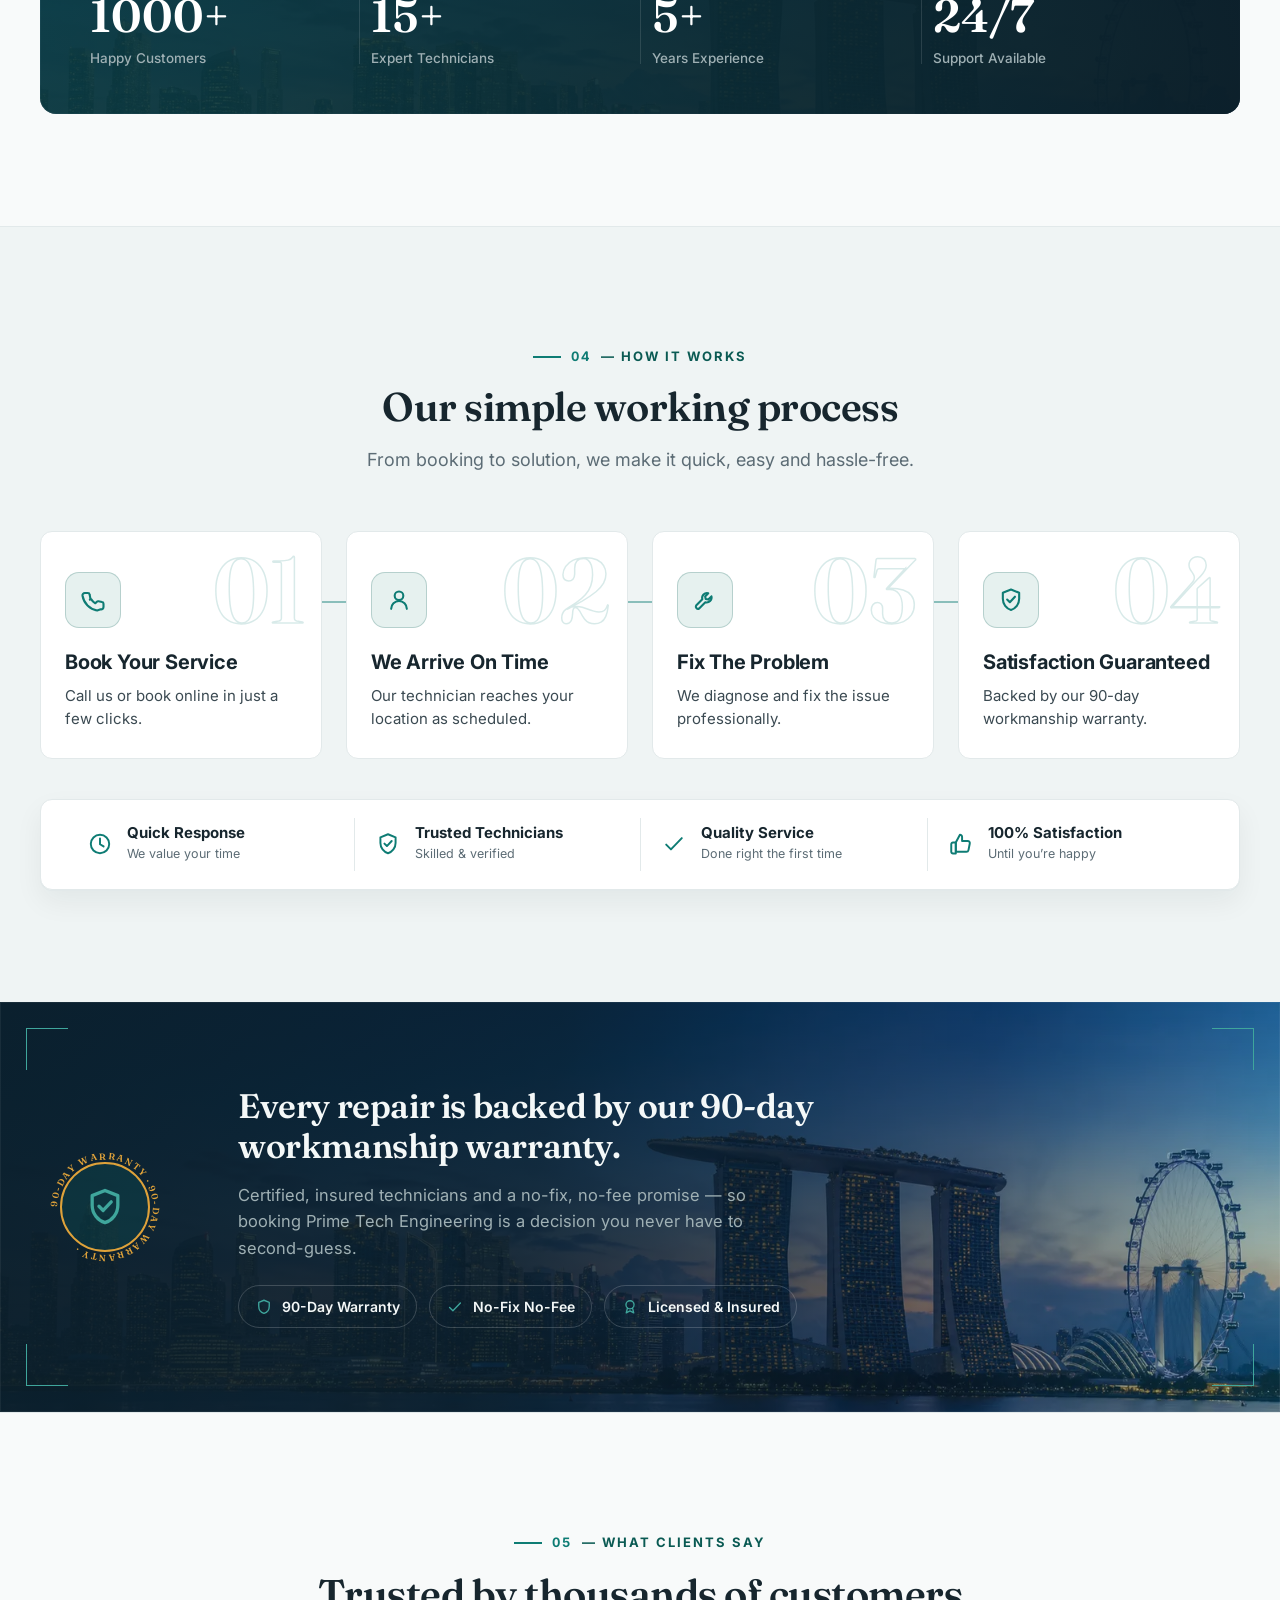
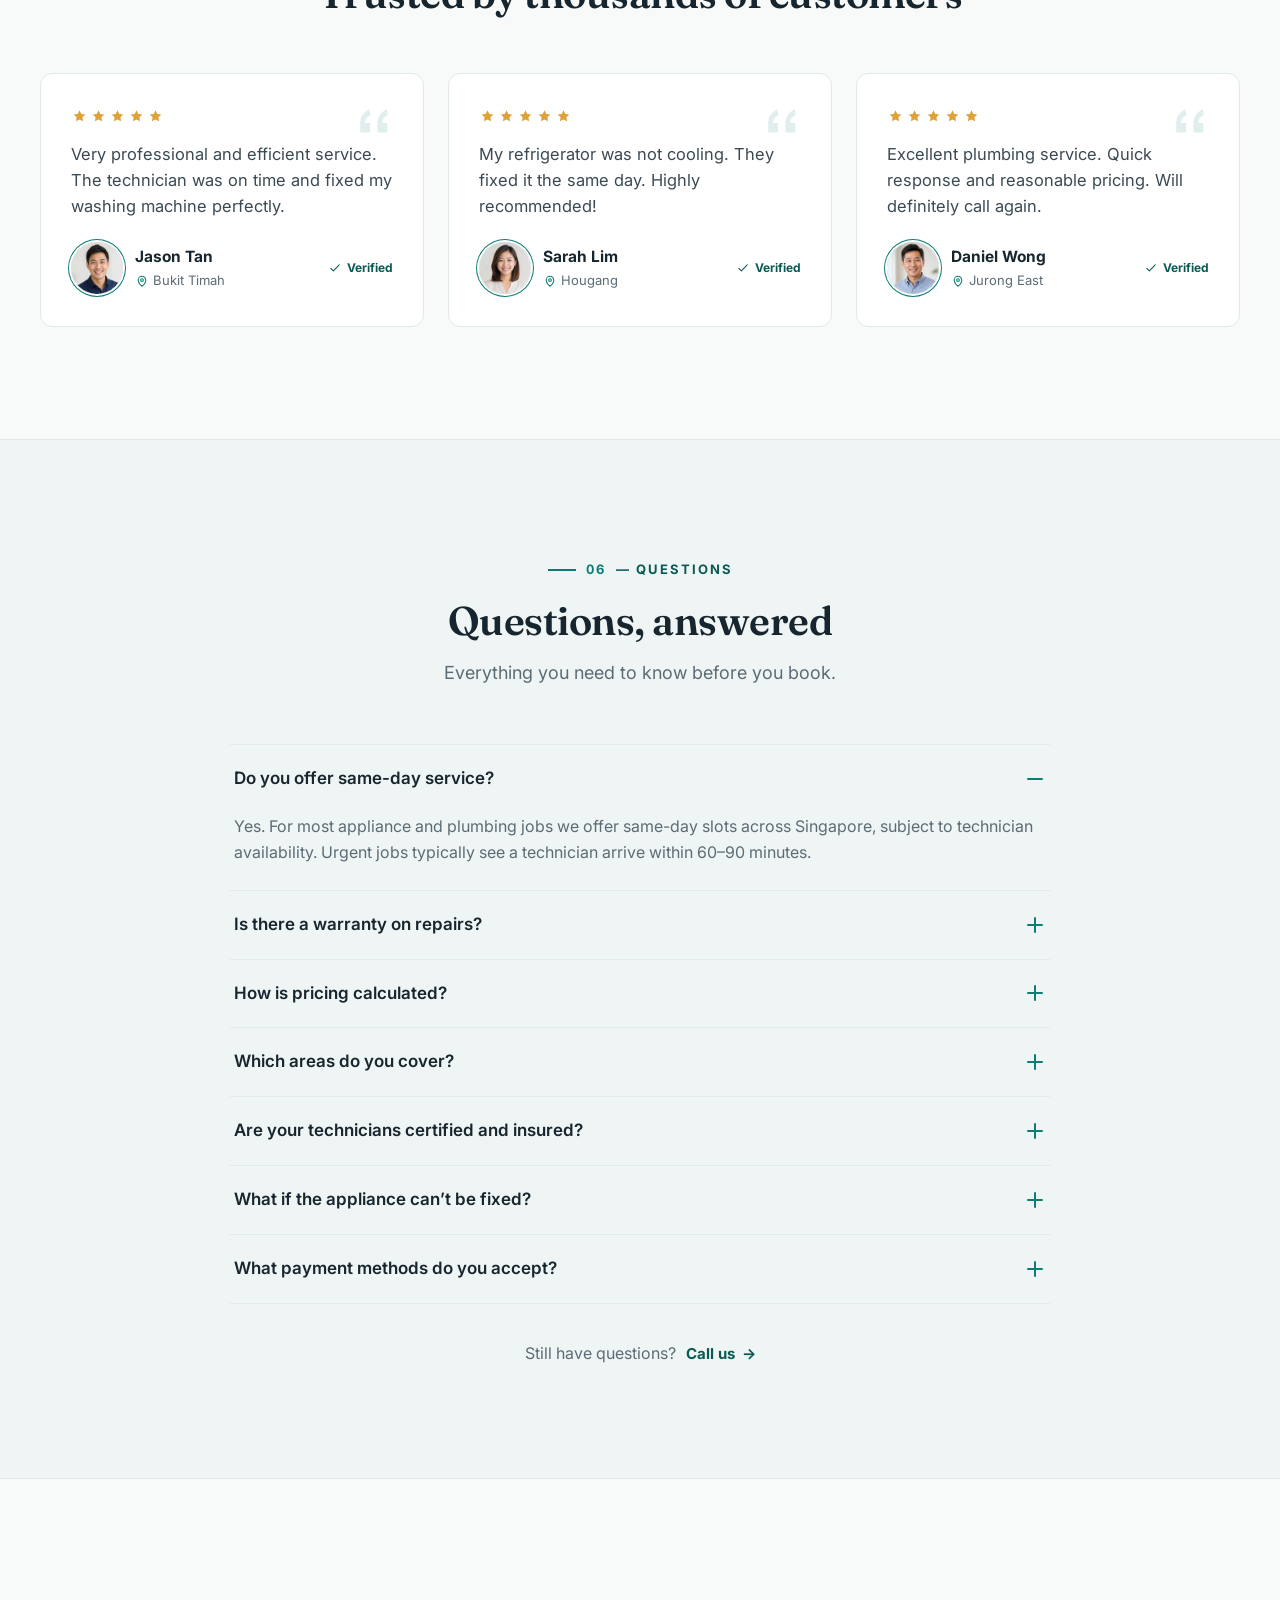
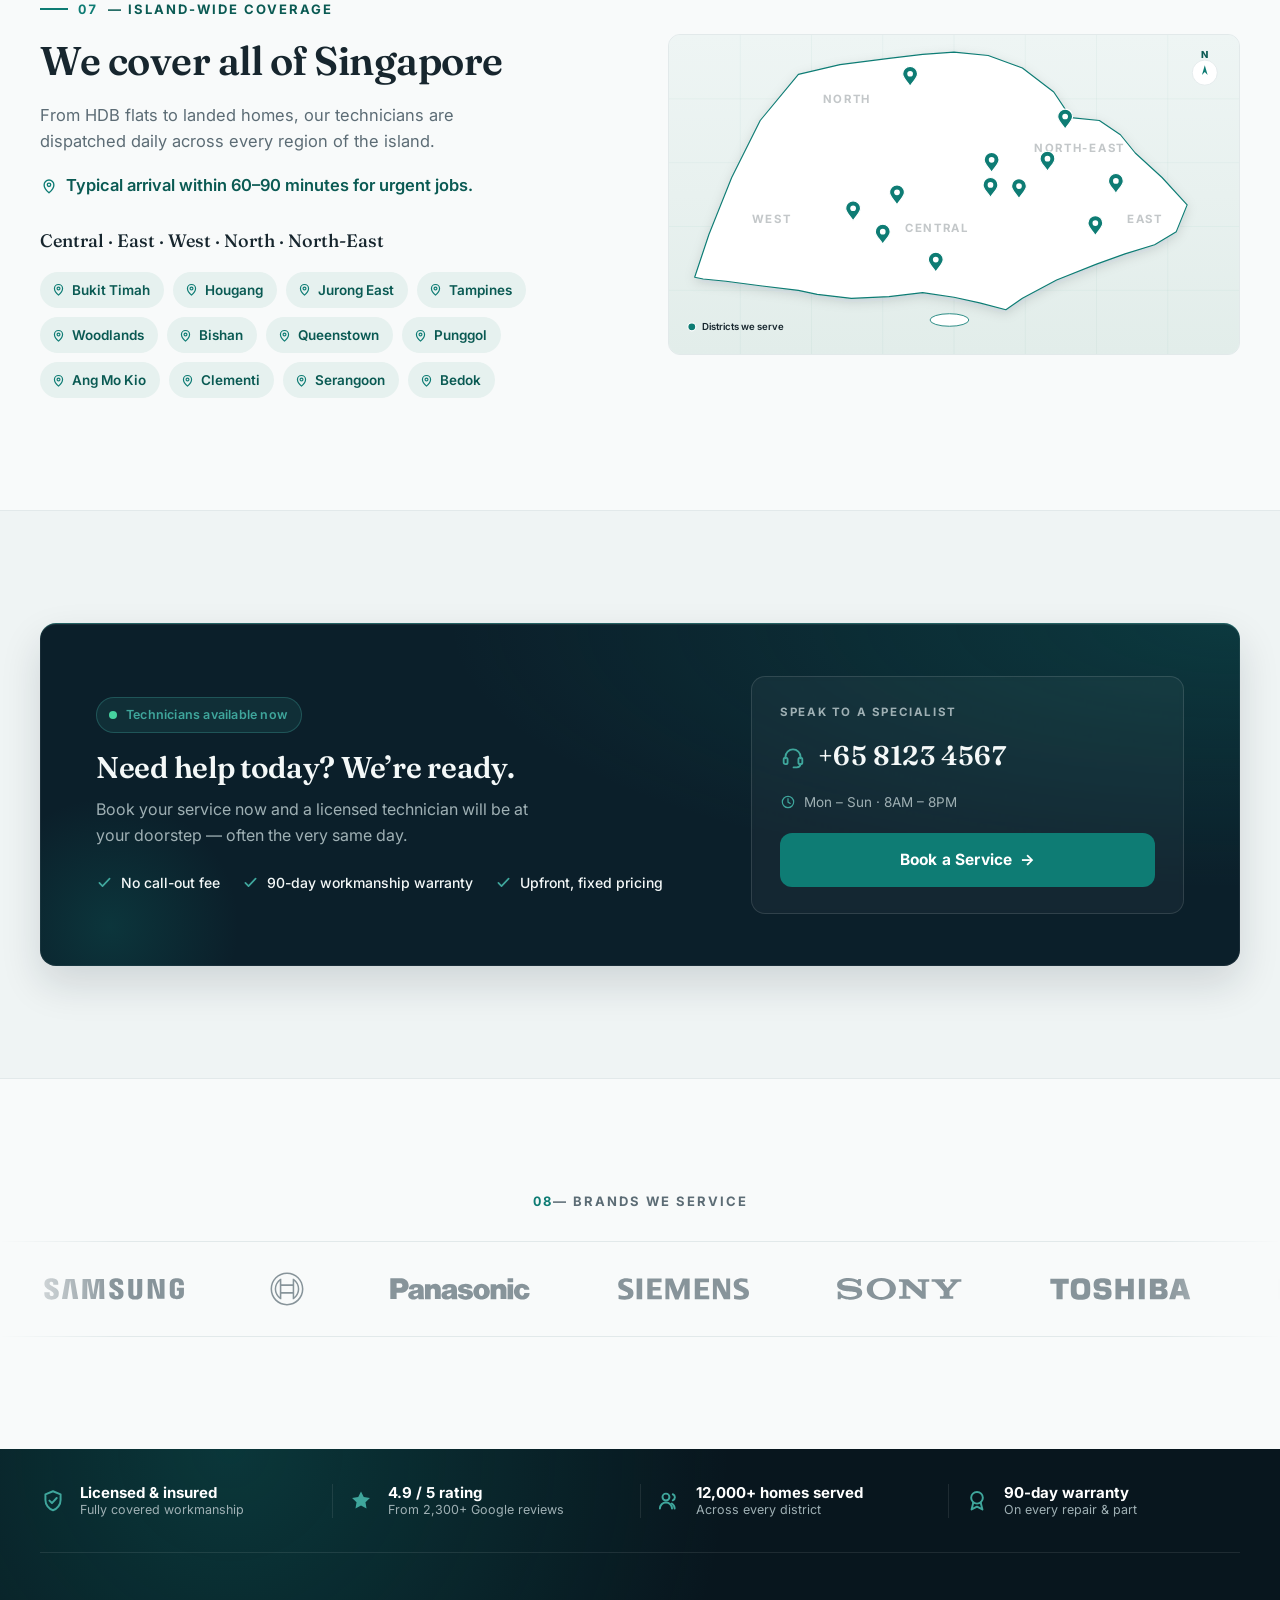
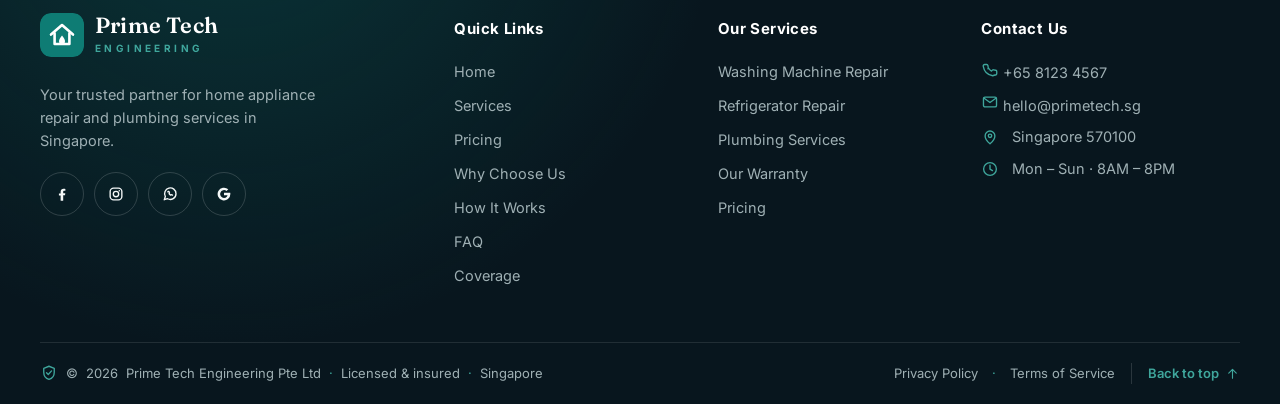
==== commit 87e1e95d: "feat: add plumbing and refrigerator repair pages and update site navigation and styles" ====
--- a/index.html
+++ b/index.html
@@ -221,7 +221,7 @@
               <div class="service-card__body">
                 <h3>Washing Machine Repair</h3>
                 <p>Front load, top load or washer&#8209;dryer &mdash; we repair all types and brands.</p>
-                <a class="link-arrow" href="#pricing">Learn more <span class="btn__arrow" aria-hidden="true">&rarr;</span></a>
+                <a class="link-arrow" href="washing-machine-repair.html">Learn more <span class="btn__arrow" aria-hidden="true">&rarr;</span></a>
               </div>
             </article>
 
@@ -234,7 +234,7 @@
               <div class="service-card__body">
                 <h3>Refrigerator Repair</h3>
                 <p>All brands &mdash; cooling issues, leaks, compressor faults and more.</p>
-                <a class="link-arrow" href="#pricing">Learn more <span class="btn__arrow" aria-hidden="true">&rarr;</span></a>
+                <a class="link-arrow" href="refrigerator-repair.html">Learn more <span class="btn__arrow" aria-hidden="true">&rarr;</span></a>
               </div>
             </article>
 
@@ -247,7 +247,7 @@
               <div class="service-card__body">
                 <h3>Plumbing Services</h3>
                 <p>Leaks, chokes, taps, water heaters and installs &mdash; we&rsquo;ve got you covered.</p>
-                <a class="link-arrow" href="#pricing">Learn more <span class="btn__arrow" aria-hidden="true">&rarr;</span></a>
+                <a class="link-arrow" href="plumbing-services.html">Learn more <span class="btn__arrow" aria-hidden="true">&rarr;</span></a>
               </div>
             </article>
           </div>
@@ -943,9 +943,9 @@
 
         <div class="footer__col">
           <h3>Our Services</h3>
-          <a href="#services">Washing Machine Repair</a>
-          <a href="#services">Refrigerator Repair</a>
-          <a href="#services">Plumbing Services</a>
+          <a href="washing-machine-repair.html">Washing Machine Repair</a>
+          <a href="refrigerator-repair.html">Refrigerator Repair</a>
+          <a href="plumbing-services.html">Plumbing Services</a>
           <a href="#guarantee">Our Warranty</a>
           <a href="#pricing">Pricing</a>
         </div>
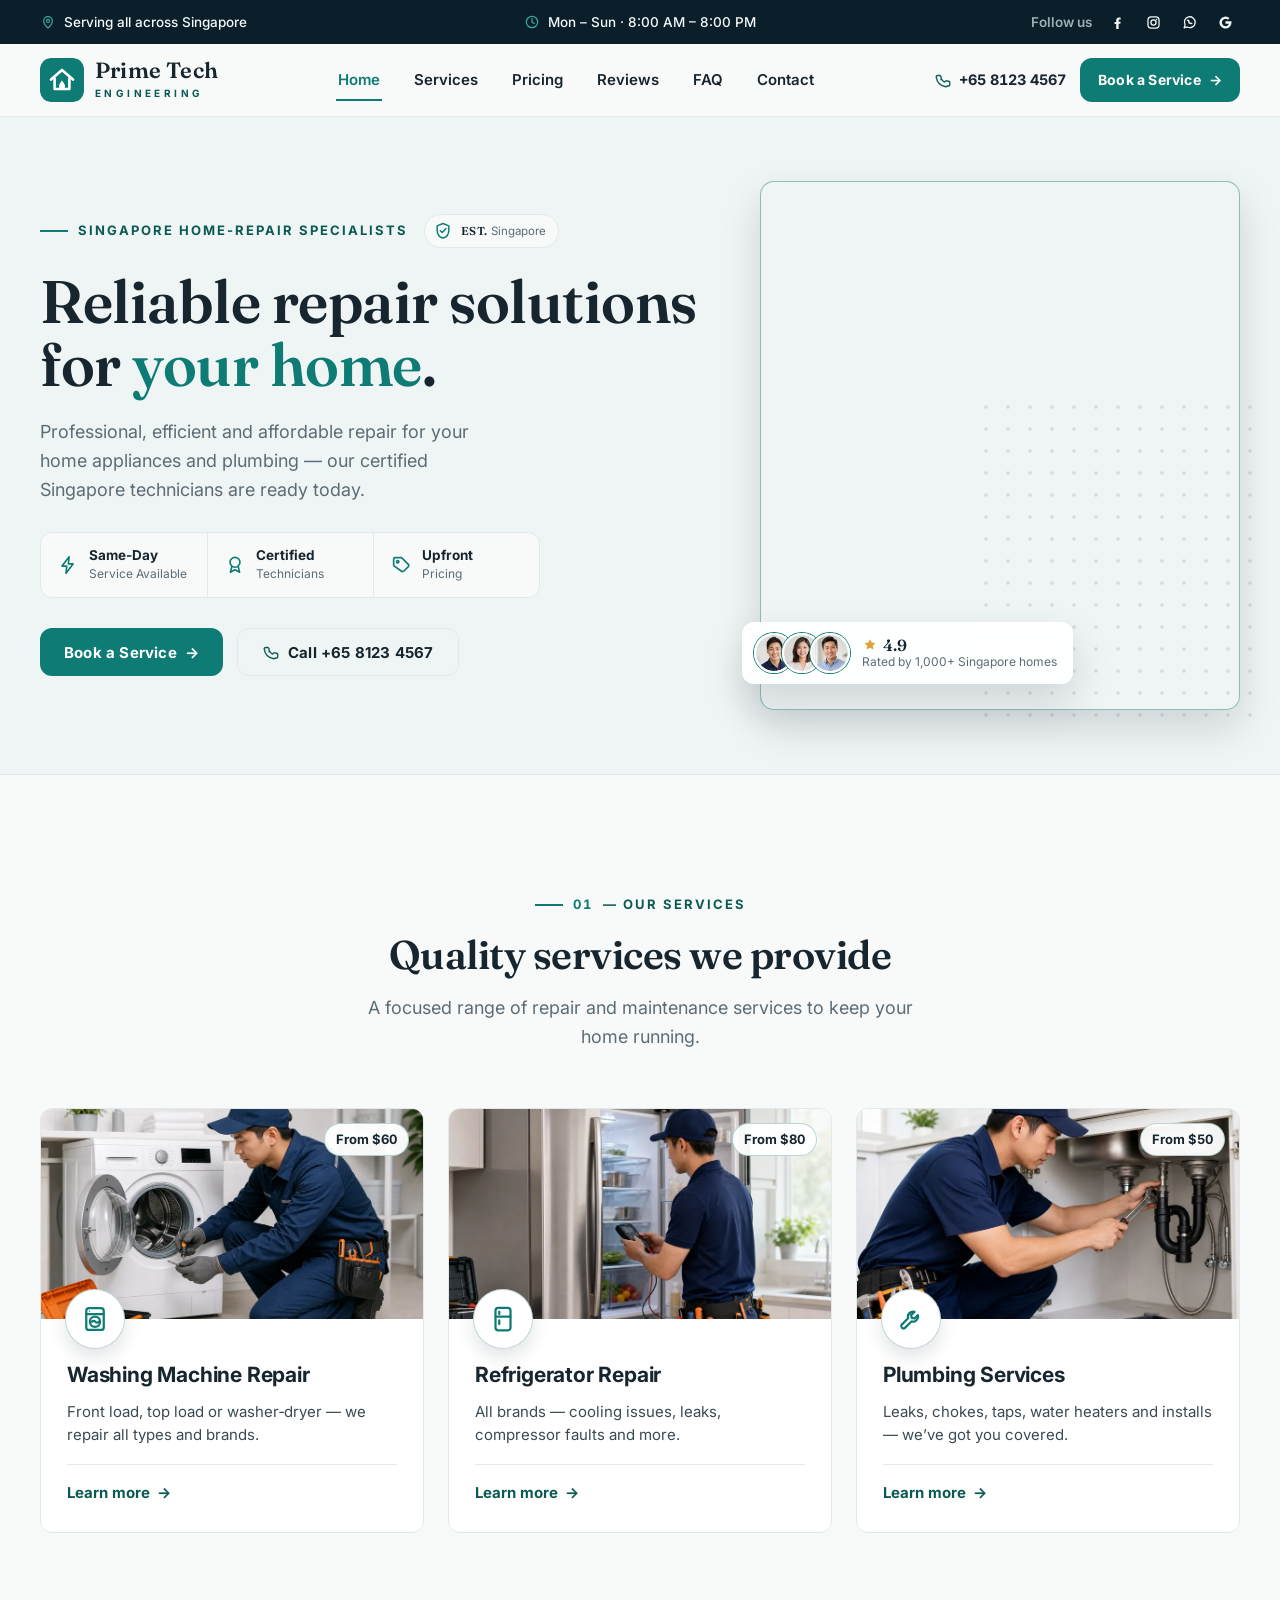
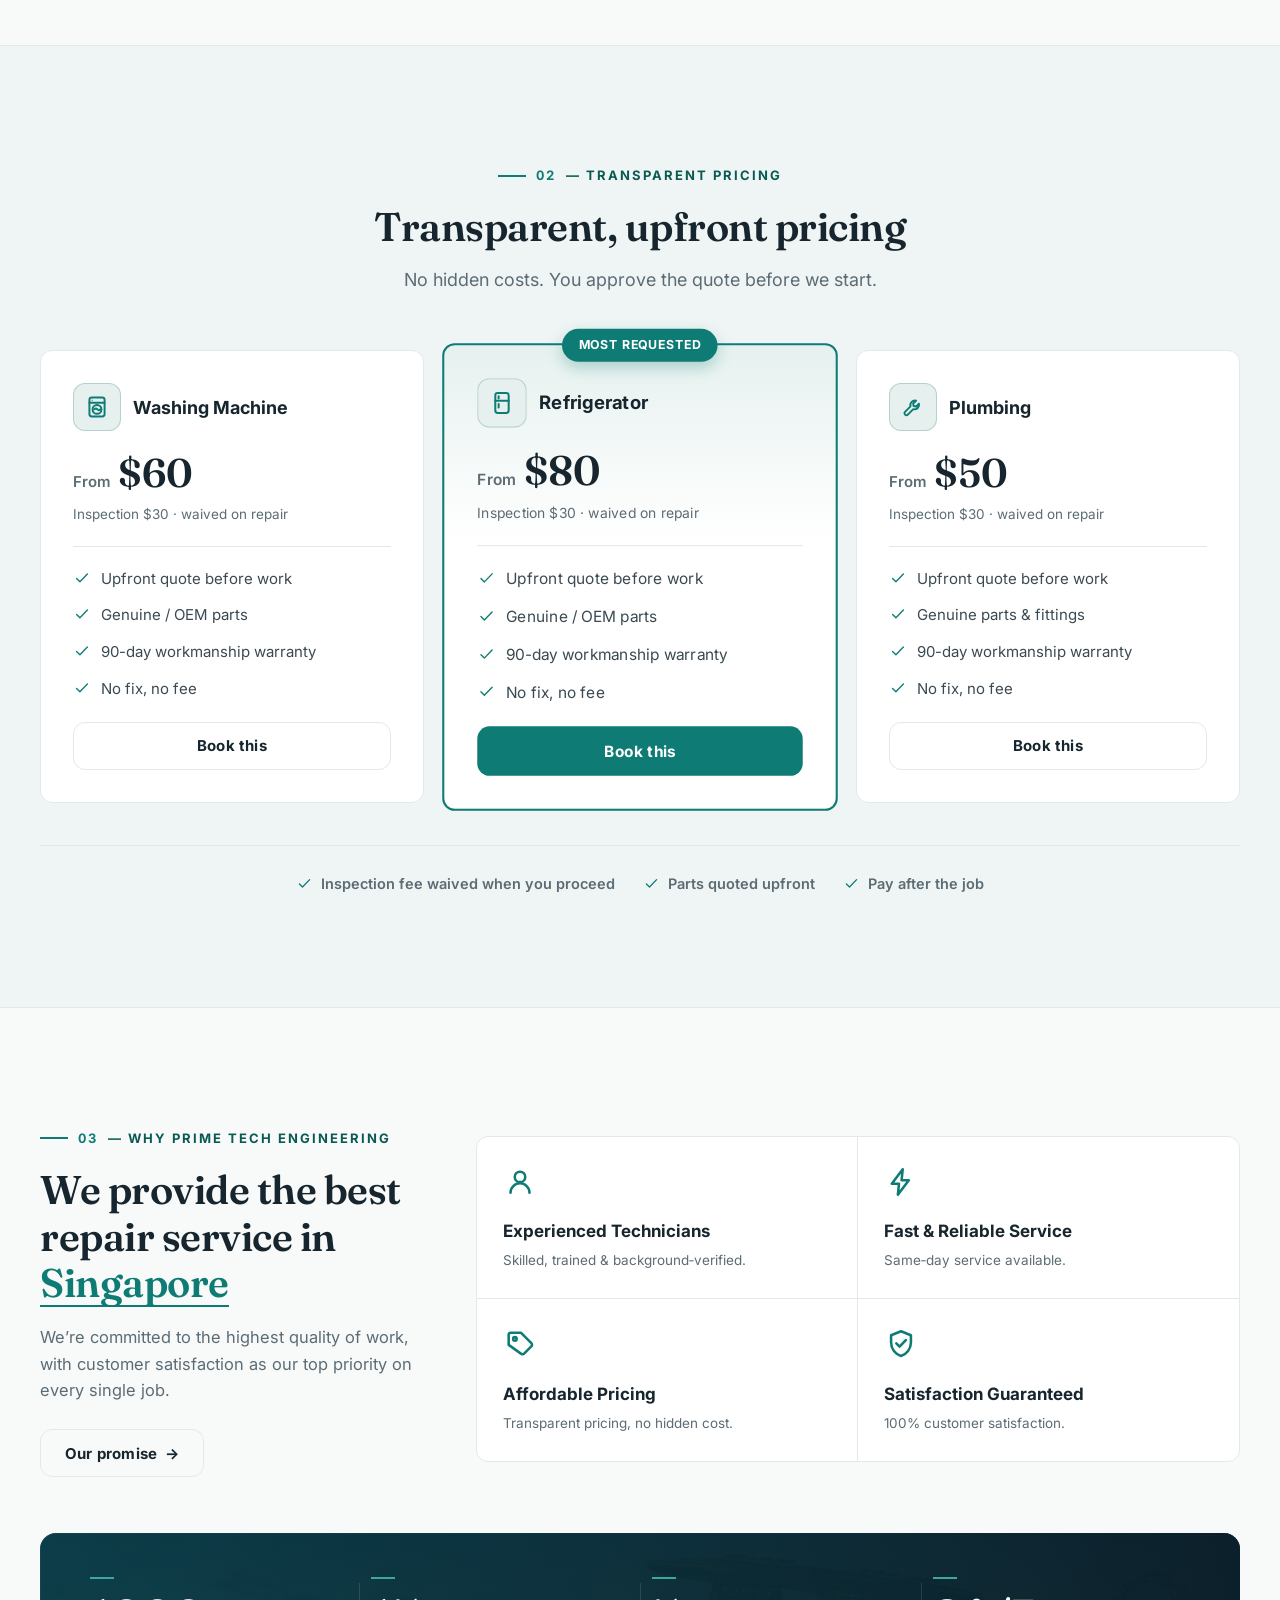
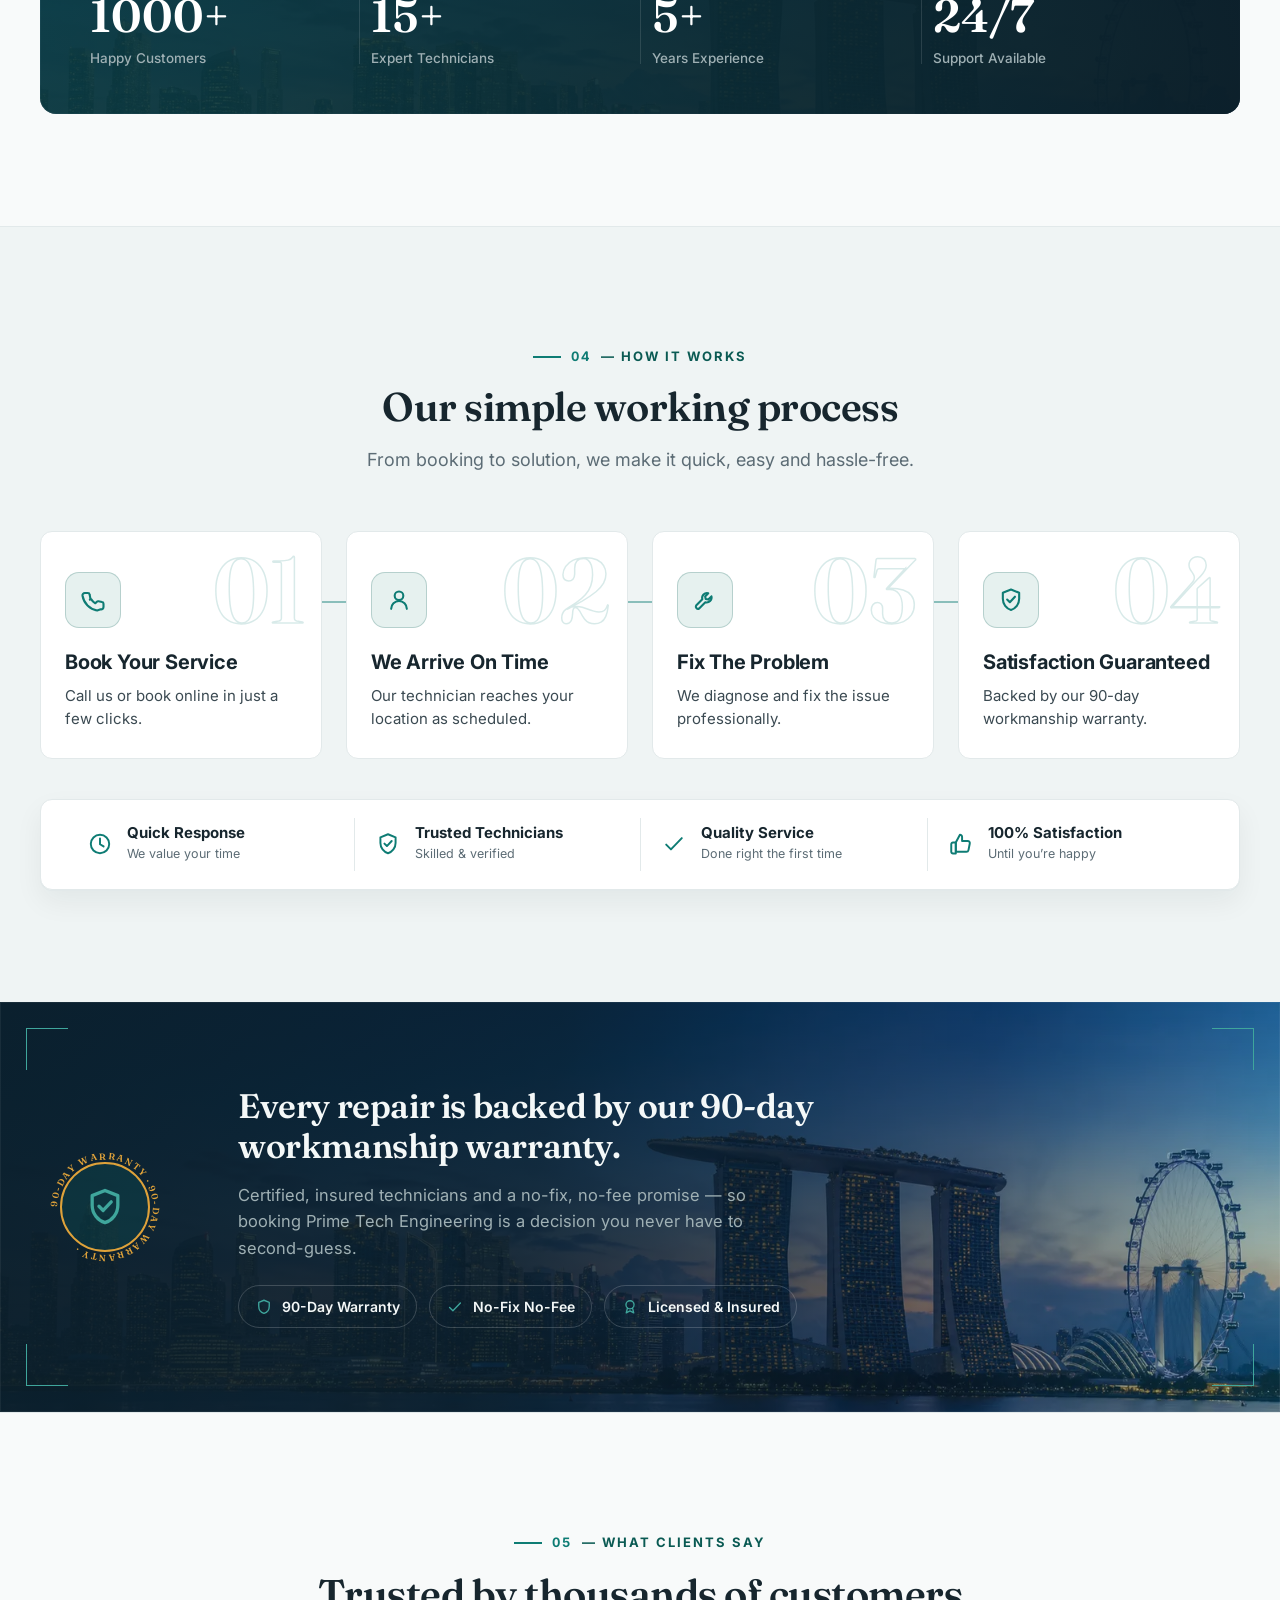
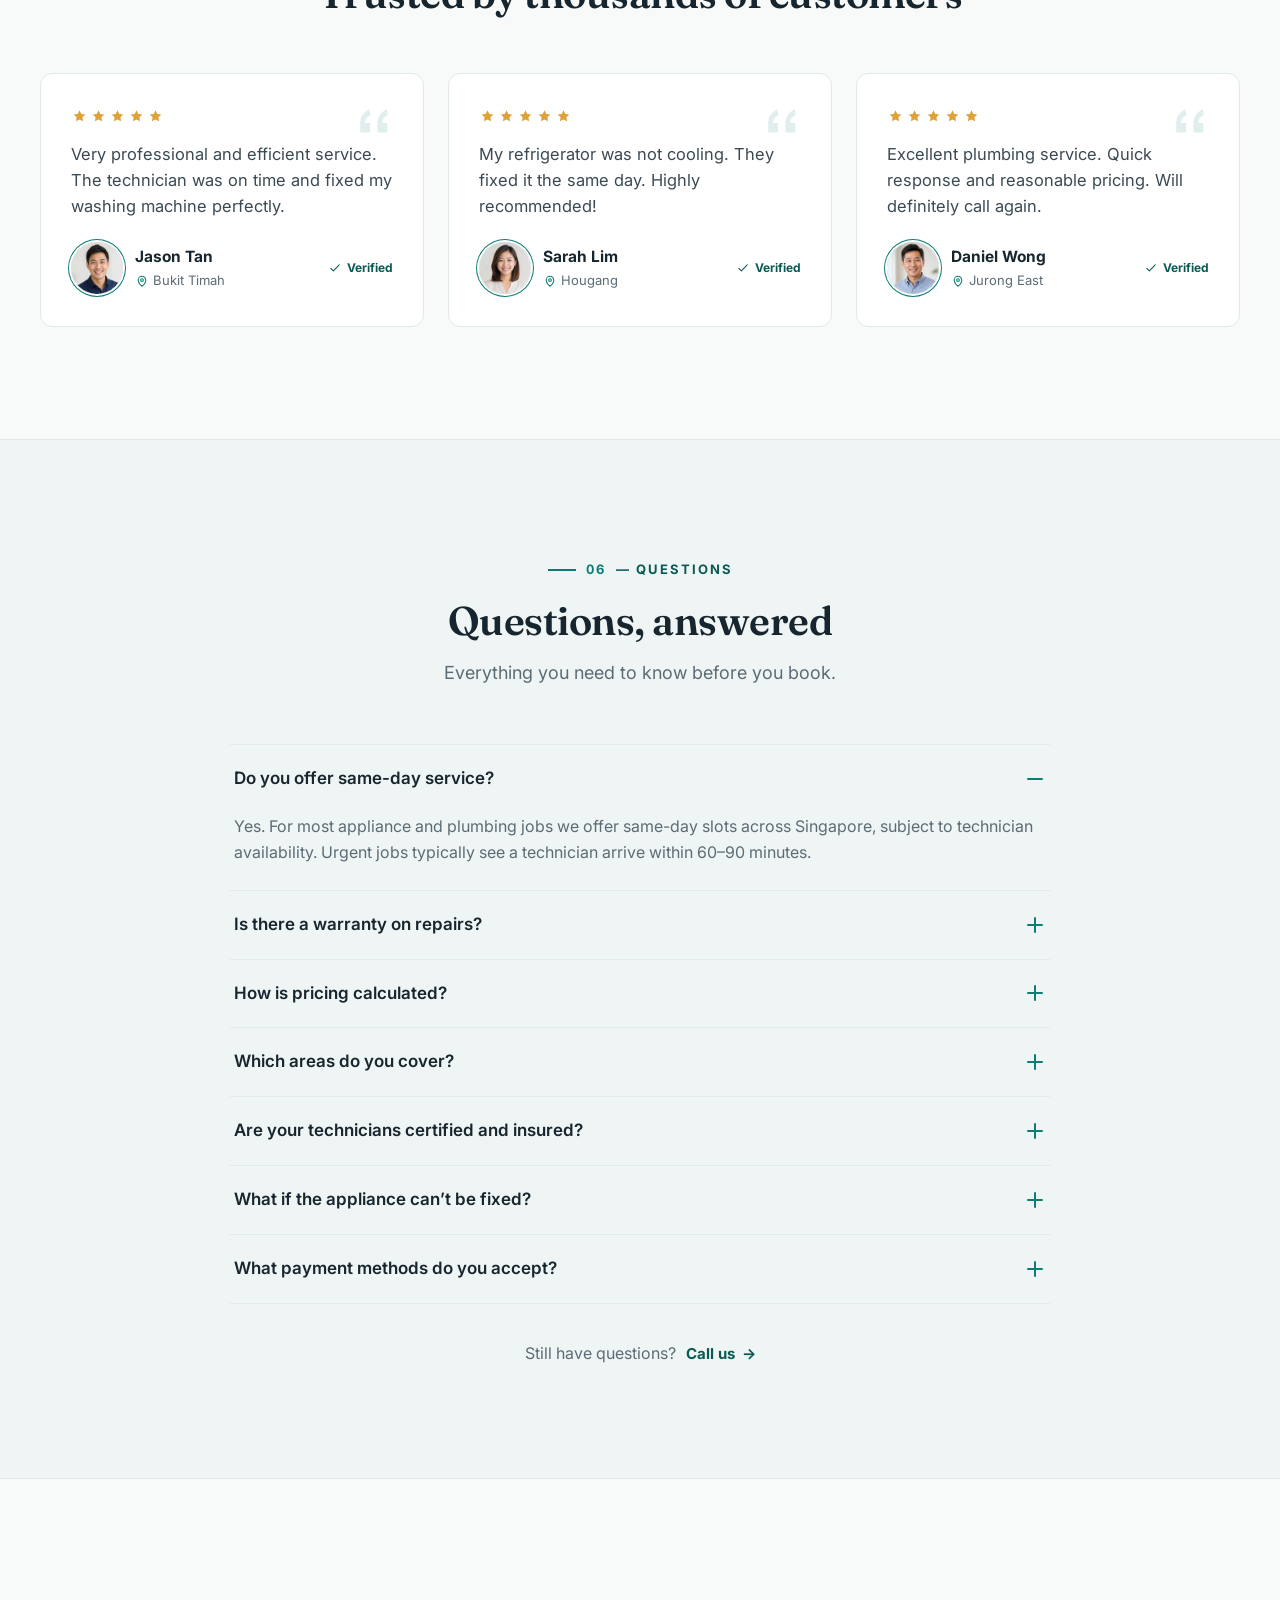
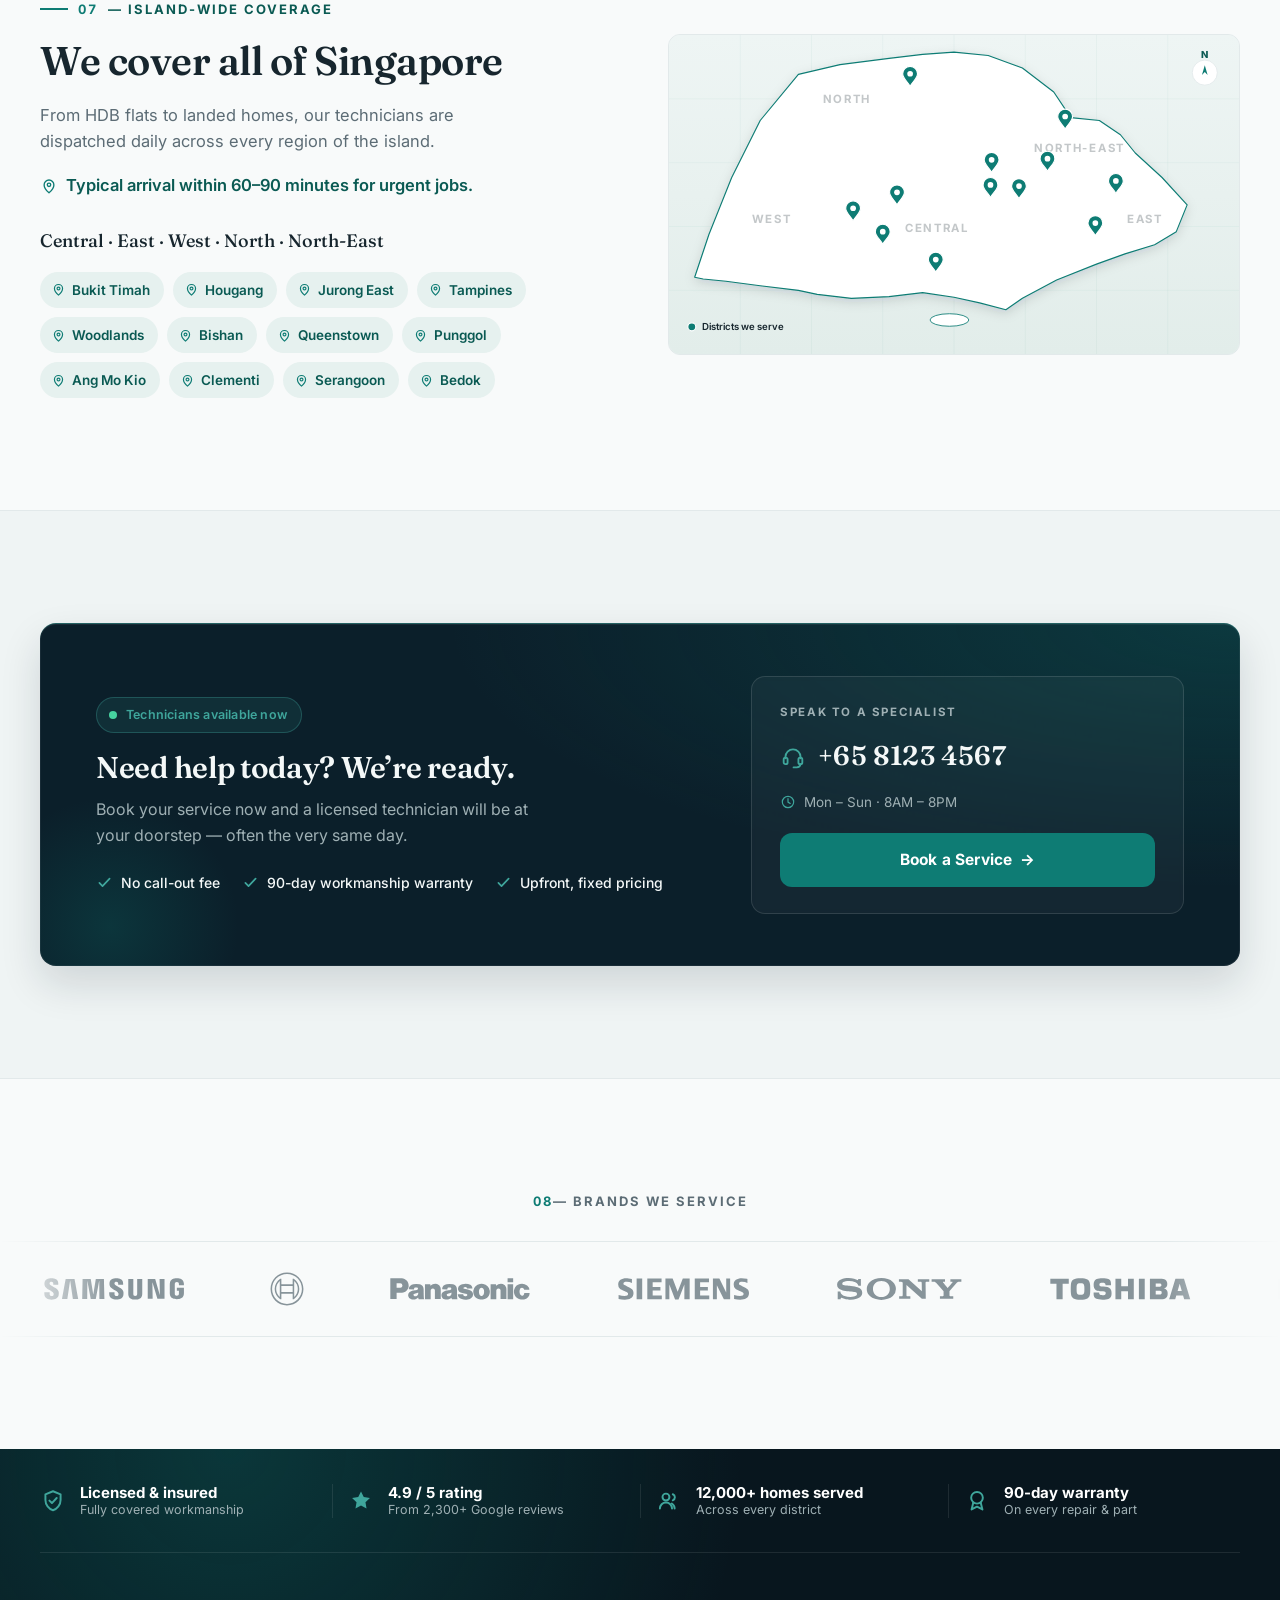
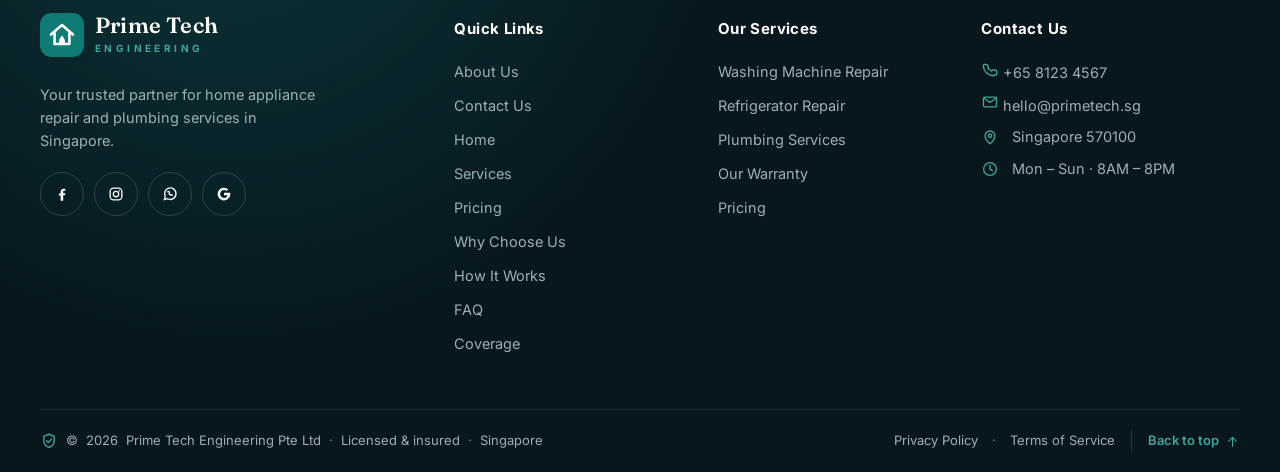
==== commit 2cddd693: "feat: add contact-us and about-us pages and update existing service pages with new layout elements" ====
--- a/index.html
+++ b/index.html
@@ -932,6 +932,8 @@
 
         <div class="footer__col">
           <h3>Quick Links</h3>
+          <a href="about-us.html">About Us</a>
+          <a href="contact-us.html">Contact Us</a>
           <a href="#home">Home</a>
           <a href="#services">Services</a>
           <a href="#pricing">Pricing</a>
